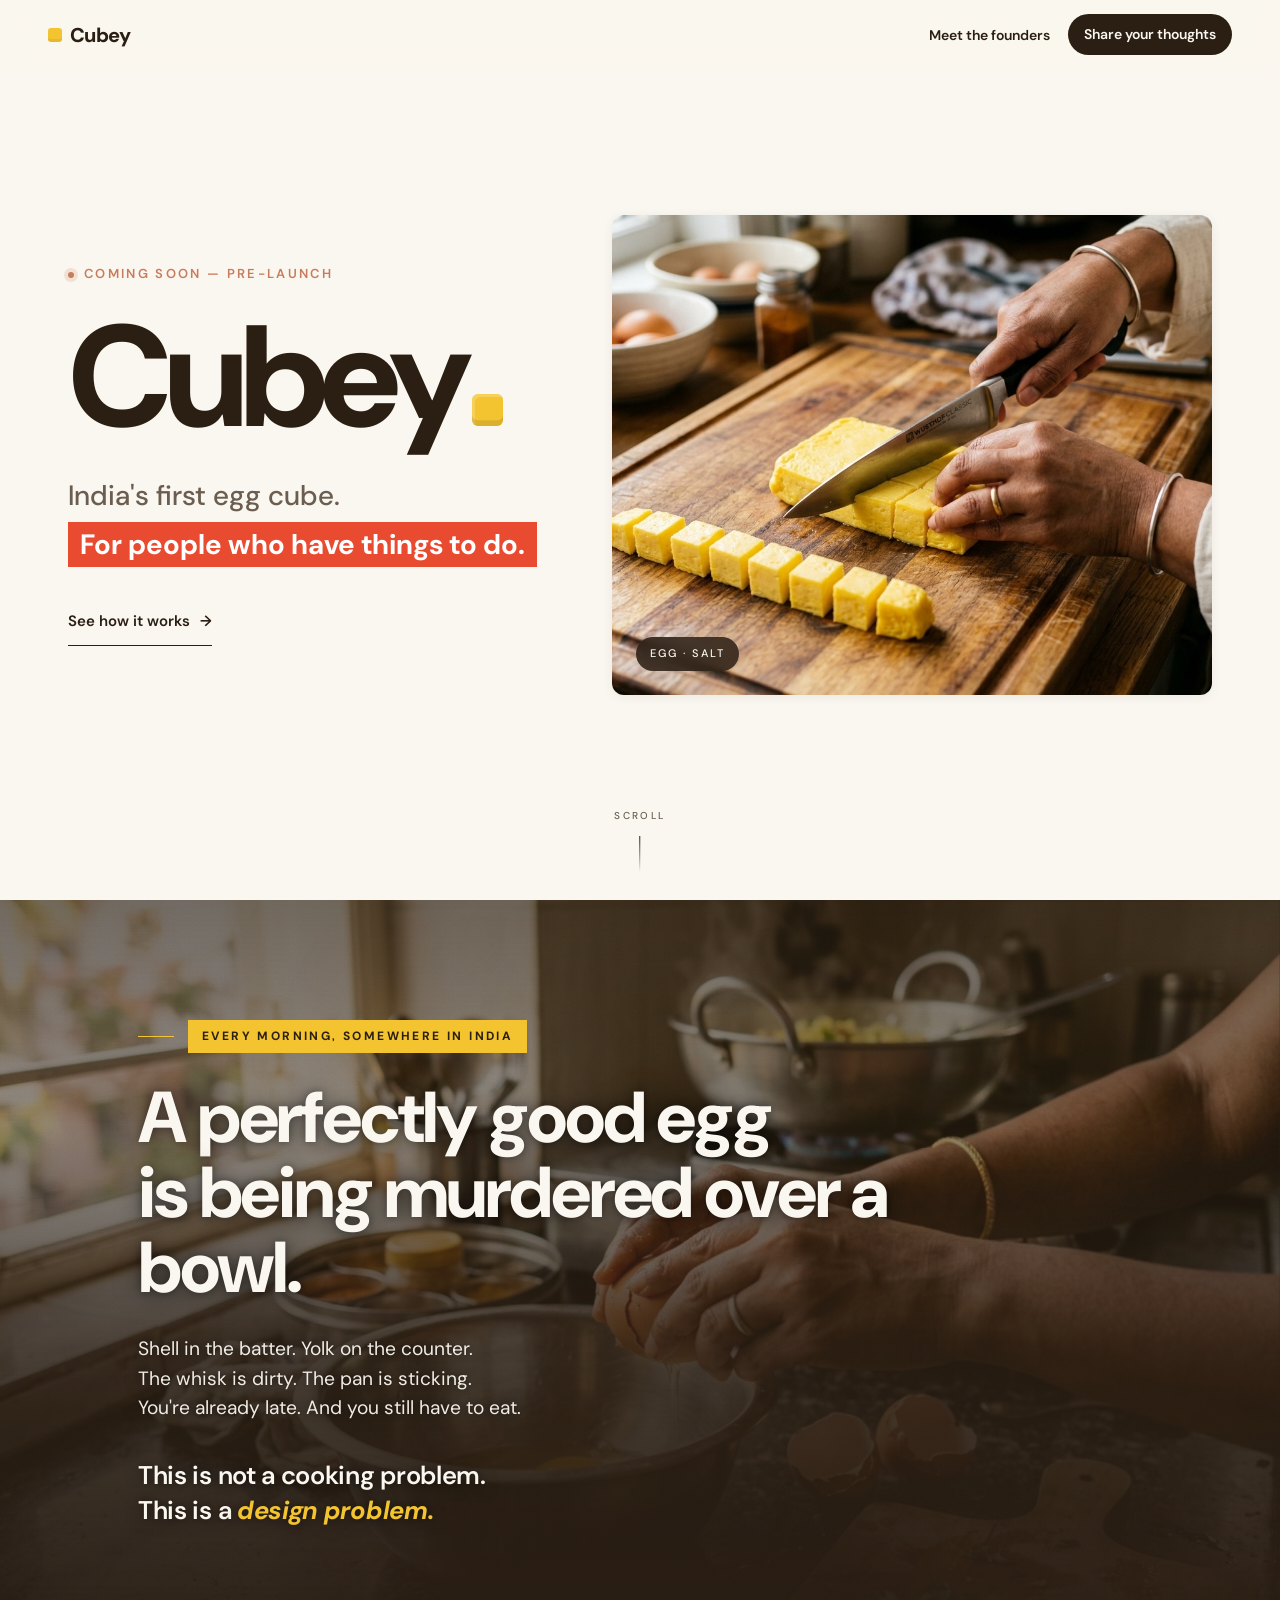
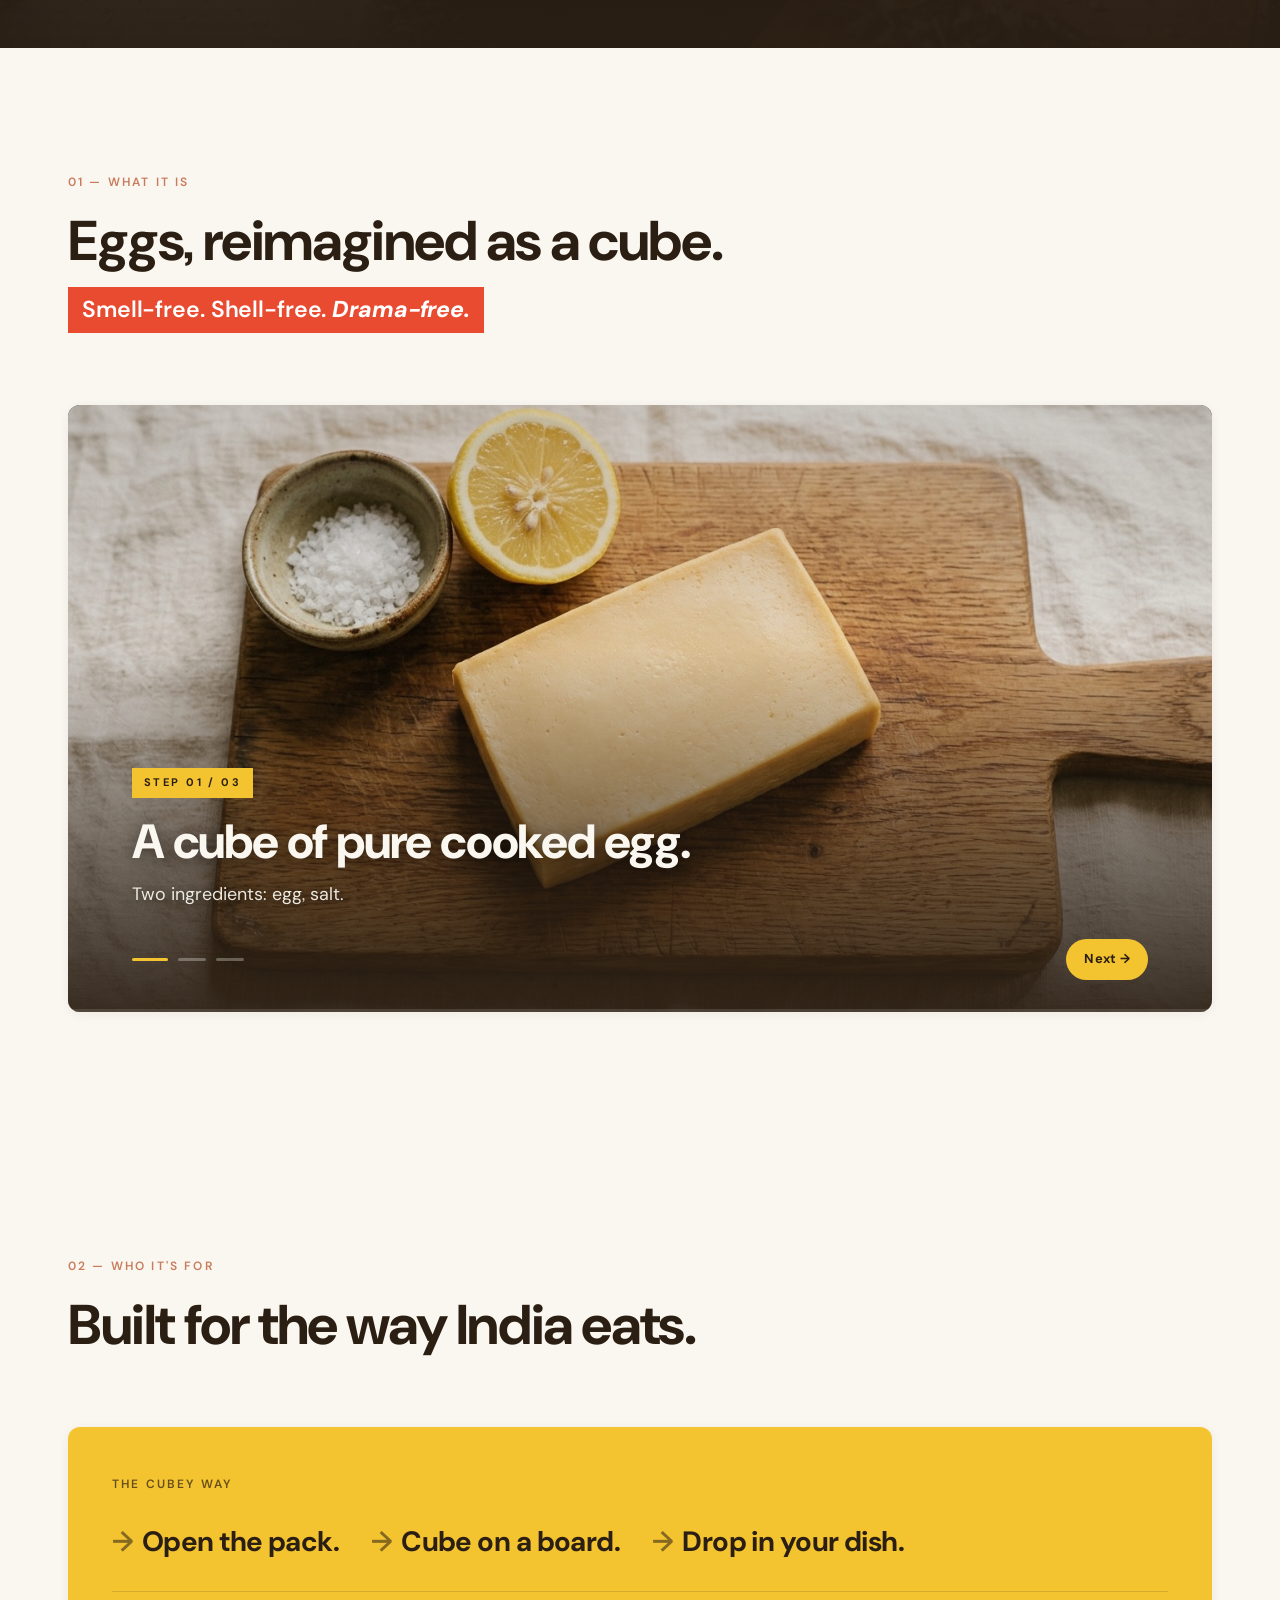
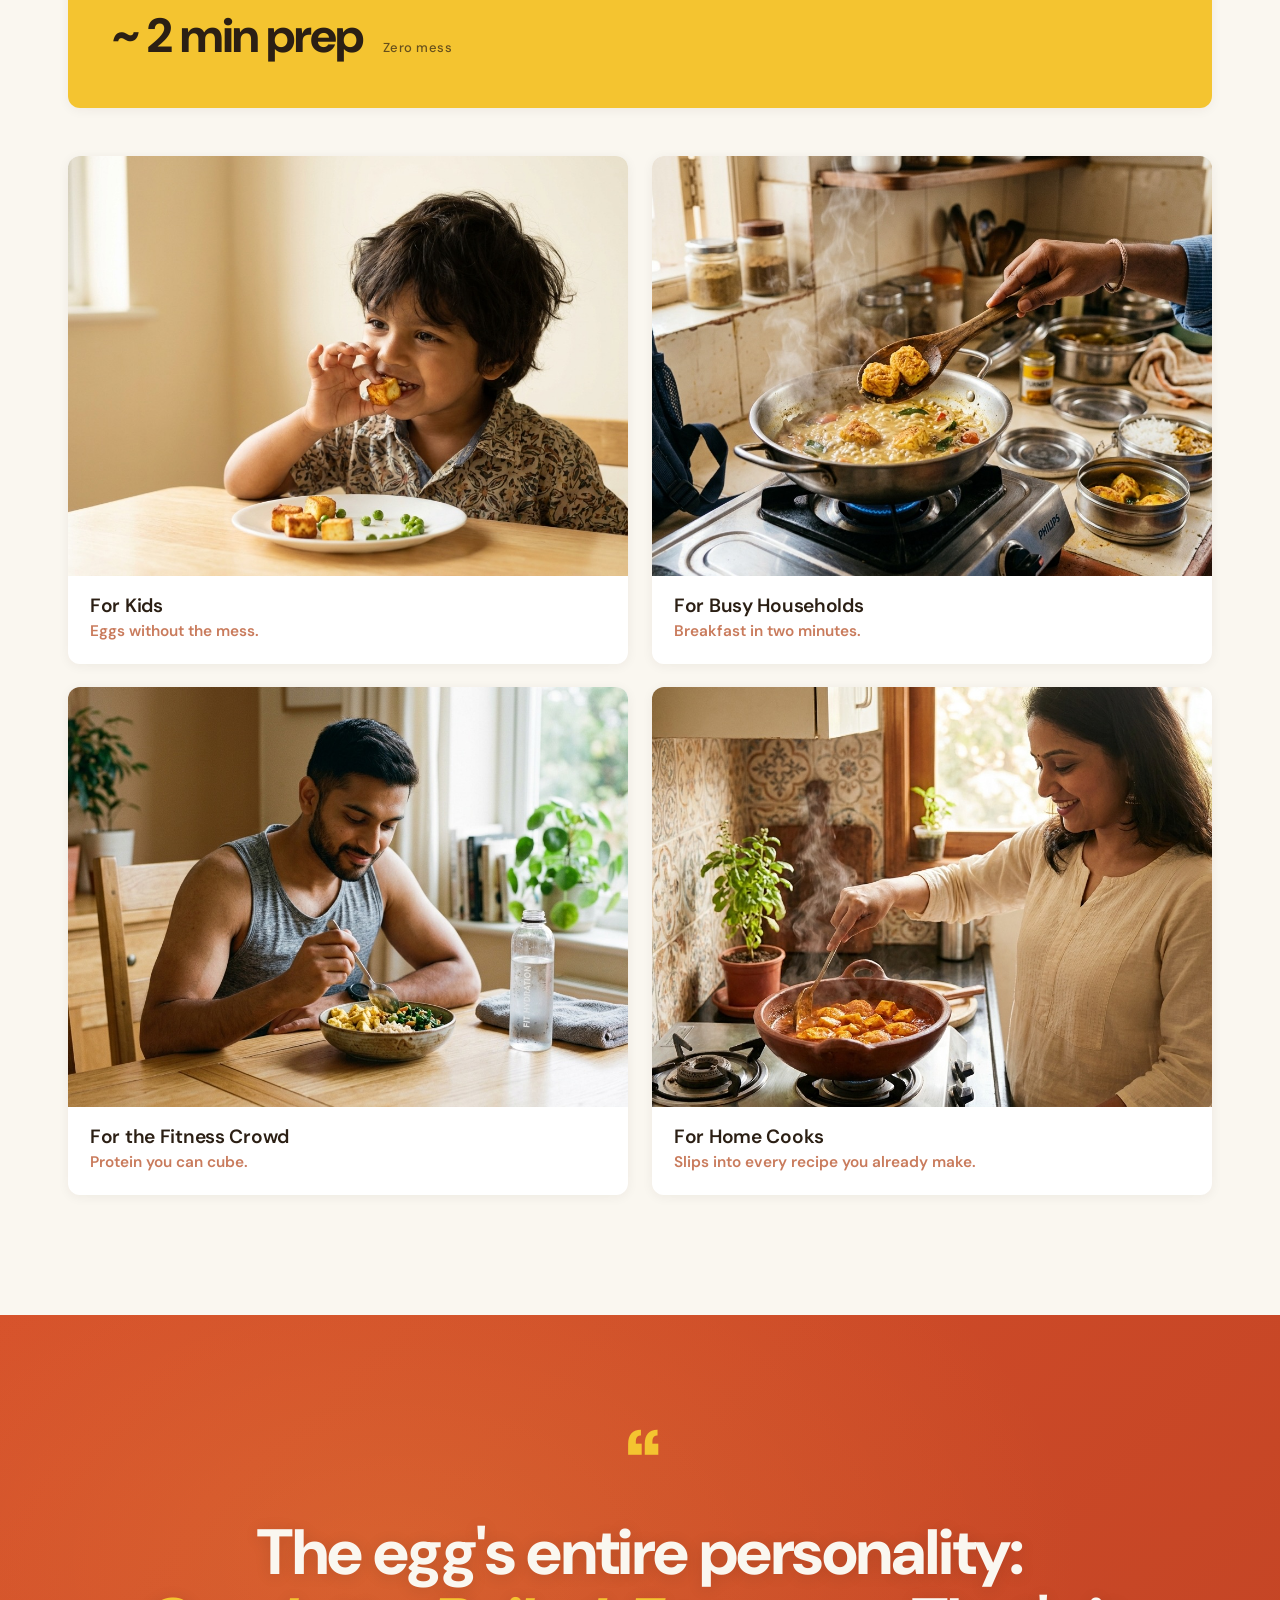
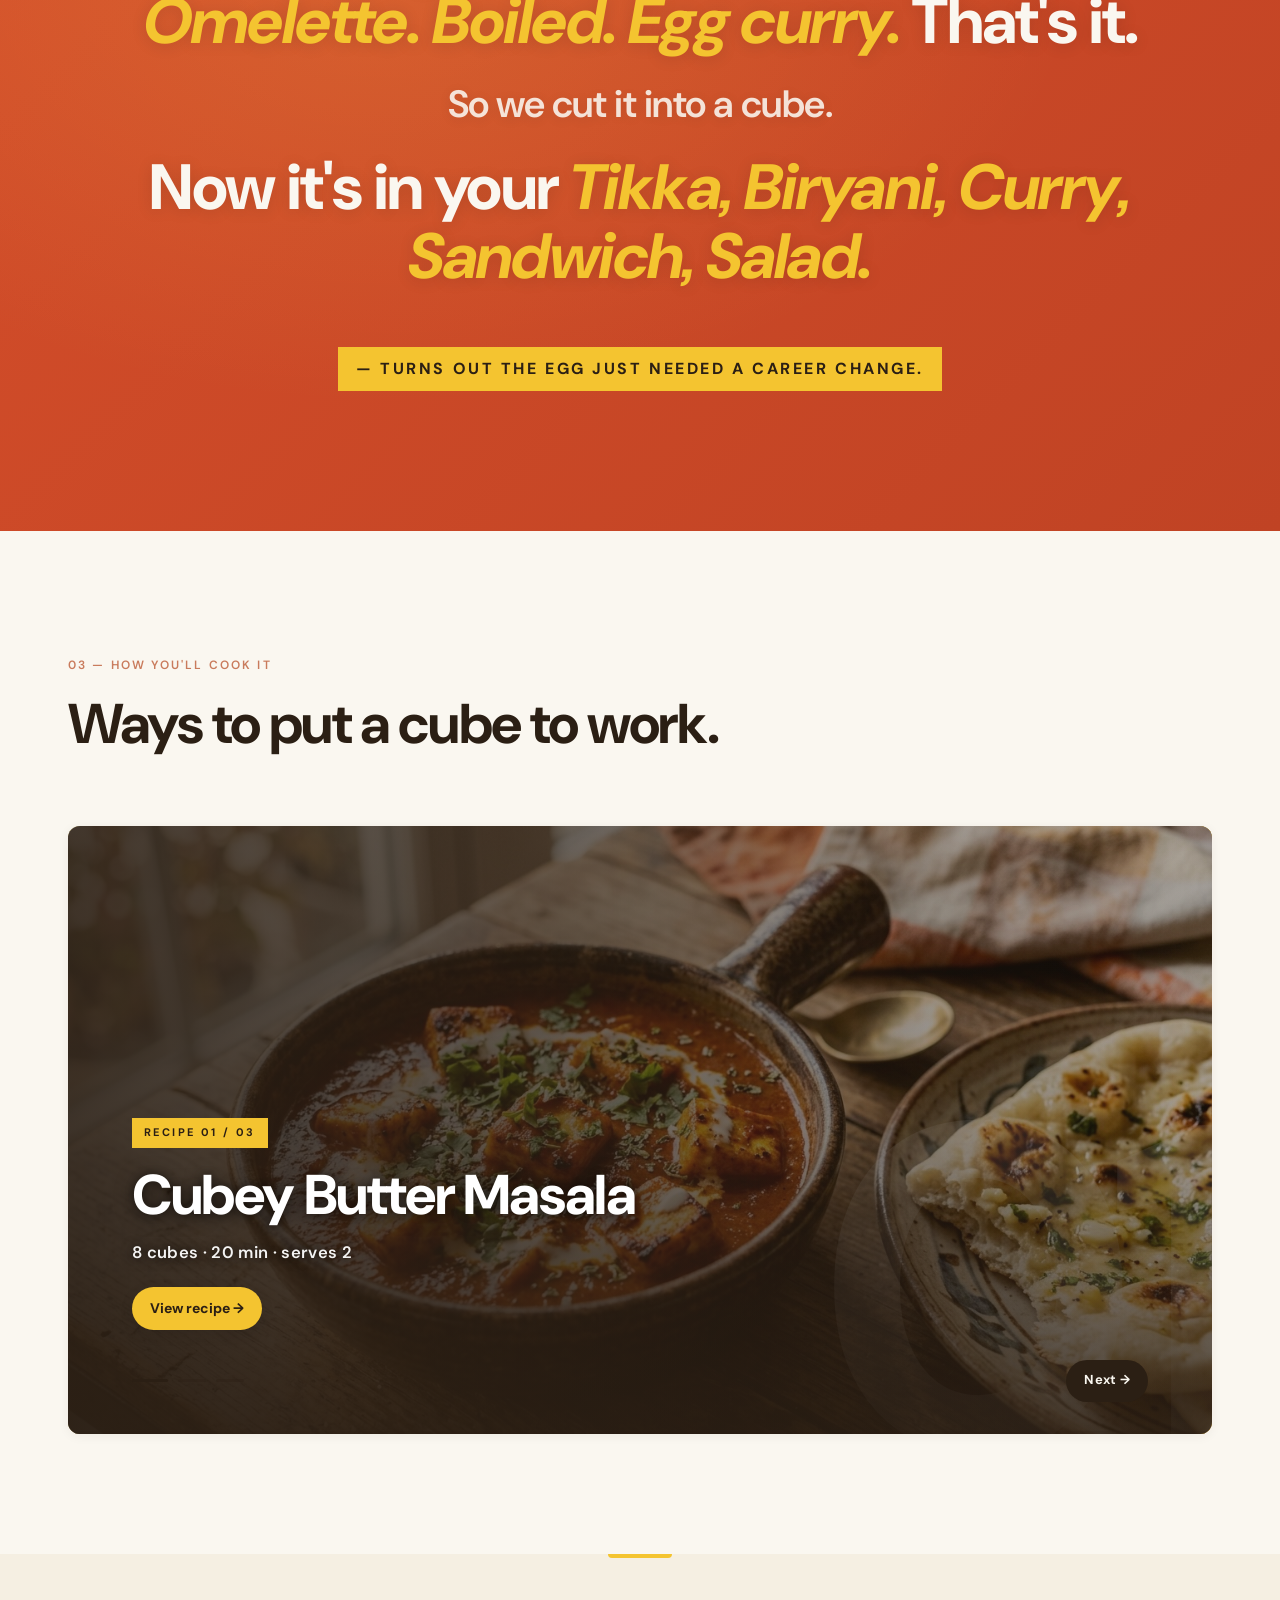
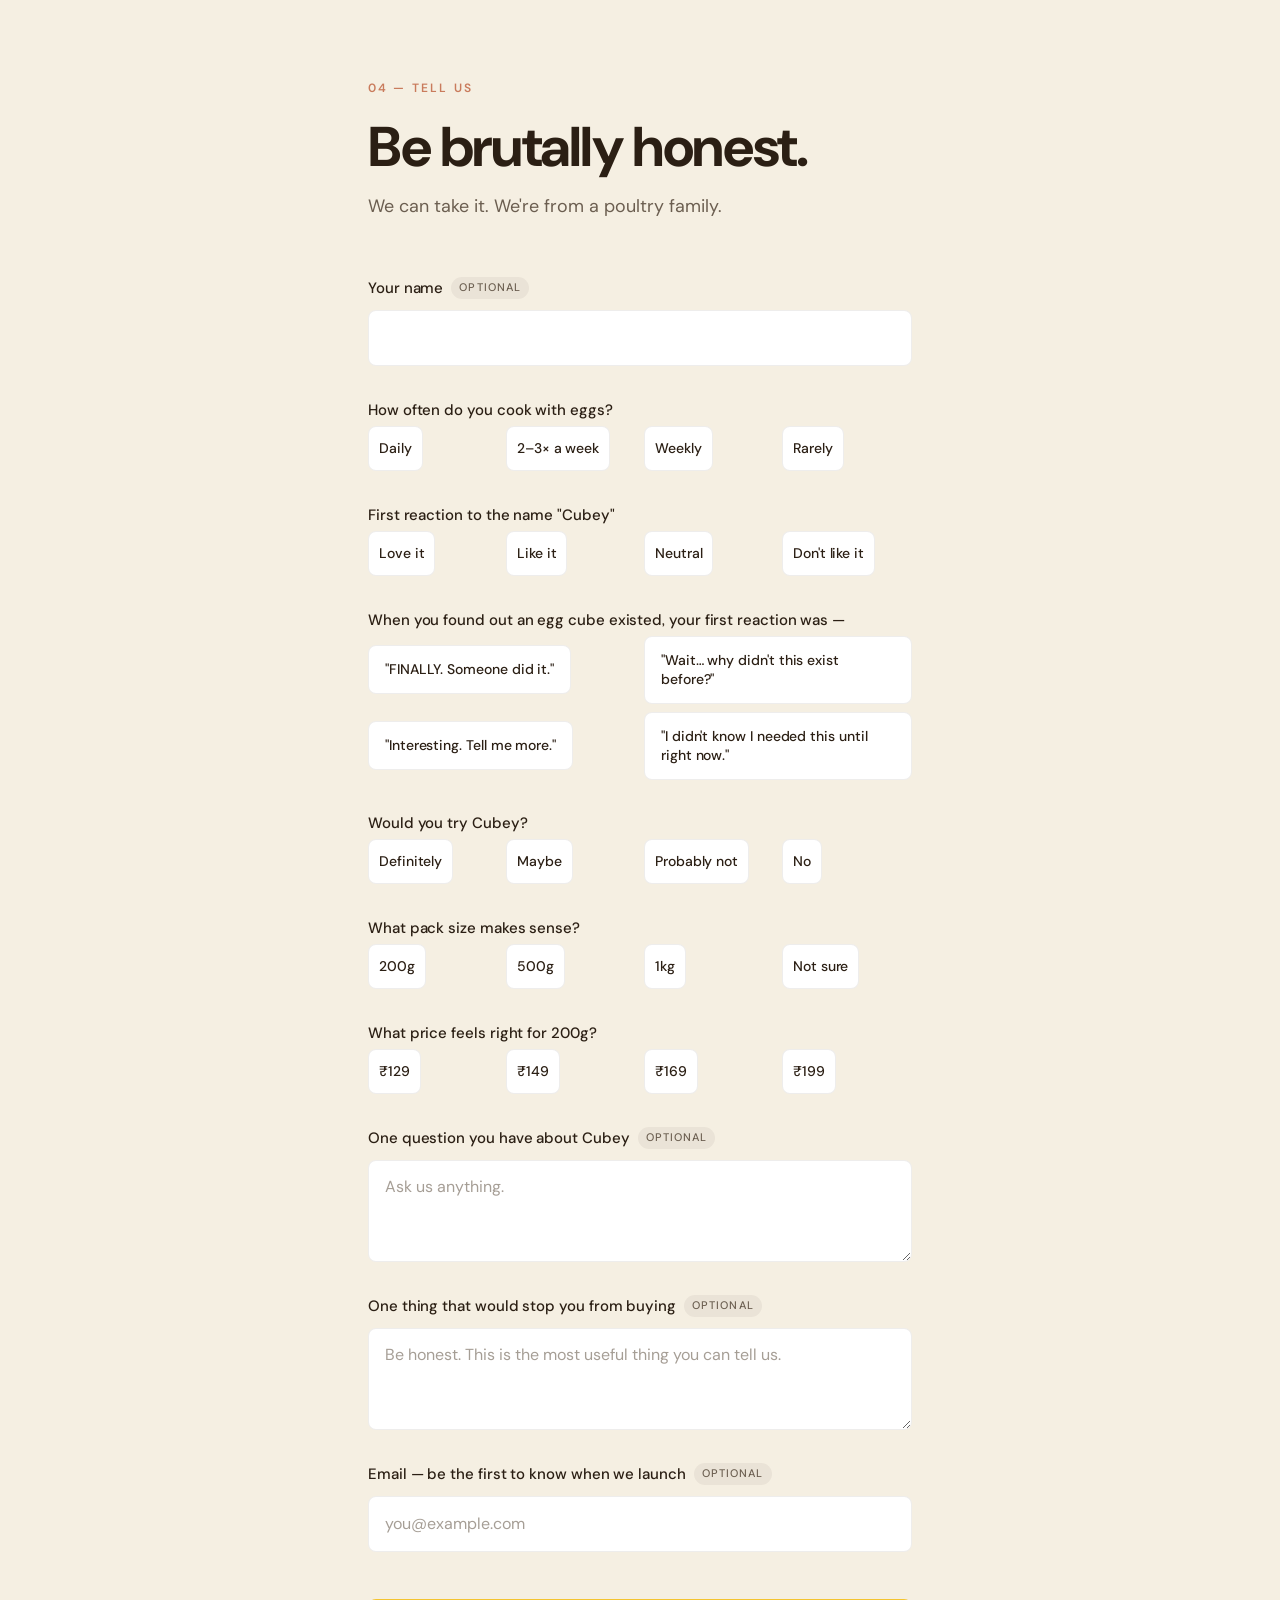
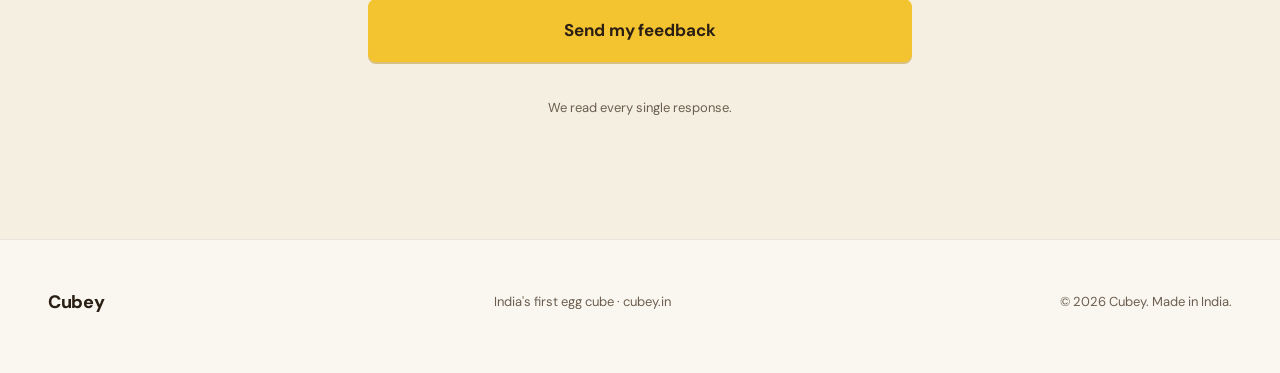
==== index.html @ 93090cdf "Recipes: swap Fried Rice → Cubey Tikka in slide 02 Carousel slide 02 now points to a new /recipes/ti" ====
<!DOCTYPE html>
<html lang="en">
<head>
  <meta charset="UTF-8">
  <meta name="viewport" content="width=device-width, initial-scale=1, viewport-fit=cover">

  <title>Cubey — India's first egg cube. For people who have things to do.</title>
  <meta name="description" content="Cubey is India's first egg cube. Two ingredients — egg, salt. Cubes like paneer, absorbs curry, cooks in two minutes. No cracking, no whisking, no mess.">
  <meta name="theme-color" content="#F4C430">
  <meta name="author" content="Cubey">
  <link rel="canonical" href="https://cubey.in/">

  <meta property="og:title" content="Cubey — India's first egg cube">
  <meta property="og:description" content="For people who have things to do. Same eggs you love, none of the friction.">
  <meta property="og:url" content="https://cubey.in/">
  <meta property="og:type" content="website">
  <meta property="og:site_name" content="Cubey">
  <meta property="og:locale" content="en_IN">

  <meta name="twitter:card" content="summary_large_image">
  <meta name="twitter:title" content="Cubey — India's first egg cube">
  <meta name="twitter:description" content="For people who have things to do. Same eggs you love, none of the friction.">

  <link rel="icon" type="image/svg+xml" href="data:image/svg+xml,%3Csvg xmlns='http://www.w3.org/2000/svg' viewBox='0 0 32 32'%3E%3Crect x='6' y='6' width='20' height='20' rx='4' fill='%23F4C430'/%3E%3C/svg%3E">

  <link rel="preconnect" href="https://fonts.googleapis.com">
  <link rel="preconnect" href="https://fonts.gstatic.com" crossorigin>
  <link href="https://fonts.googleapis.com/css2?family=DM+Sans:opsz,wght@9..40,400;9..40,500;9..40,600;9..40,700;9..40,800&display=swap" rel="stylesheet">

  <link rel="stylesheet" href="styles.css">

  <script type="application/ld+json">
  {
    "@context": "https://schema.org",
    "@type": "Organization",
    "name": "Cubey",
    "url": "https://cubey.in",
    "description": "India's first egg cube. A two-ingredient cooked egg product that cubes like paneer.",
    "founder": [
      { "@type": "Person", "name": "Sindhu" },
      { "@type": "Person", "name": "Mounika" }
    ],
    "areaServed": "IN"
  }
  </script>
</head>

<body>
  <header class="site-header" data-header>
    <a href="#hero" class="brand" aria-label="Cubey home">Cubey</a>
    <nav class="header-nav" aria-label="Primary">
      <a href="founders.html" class="header-link"><span class="header-link-long">Meet the founders</span><span class="header-link-short">Founders</span></a>
      <a href="#form" class="header-cta">Share your thoughts</a>
    </nav>
  </header>

  <main>

    <!-- 1. Hero ====================================================== -->
    <section class="hero" id="hero">
      <div class="hero-grid">
        <div class="hero-content">
          <span class="eyebrow">Coming soon — pre-launch</span>
          <h1>Cubey<span class="wordmark-cube" aria-hidden="true"></span></h1>
          <p class="tagline">India's first egg cube.<br><em>For people who have things to do.</em></p>
          <a href="#what" class="hero-link">See how it works <span aria-hidden="true">→</span></a>
        </div>

        <figure class="hero-visual" aria-label="Hands preparing Cubey cubes on a wooden cutting board">
          <img
            src="images/hero.jpg"
            alt="Hands preparing golden Cubey cubes on a wooden cutting board, with brown eggs and warm spices in the background."
            width="1376"
            height="768"
            loading="eager"
            fetchpriority="high">
          <div class="hero-tag" aria-hidden="true">egg · salt</div>
        </figure>
      </div>

      <a class="scroll-cue" href="#what" aria-label="Scroll to learn more">
        <span class="scroll-cue-text">scroll</span>
        <span class="scroll-cue-line"></span>
      </a>
    </section>

    <!-- 1.5 The everyday (cinematic prologue) ====================== -->
    <section class="prologue" id="prologue" aria-labelledby="prologue-lead">
      <div class="prologue-bg" aria-hidden="true">
        <img src="images/why-cracking.jpg" alt="" width="1376" height="768" loading="eager">
      </div>
      <div class="prologue-overlay" aria-hidden="true"></div>
      <div class="prologue-grain" aria-hidden="true"></div>

      <div class="prologue-content">
        <span class="prologue-eyebrow"><span class="prologue-eyebrow-text">Every morning, somewhere in India</span></span>

        <p class="prologue-lead" id="prologue-lead">
          A perfectly good egg<br>
          is being murdered over a bowl.
        </p>

        <p class="prologue-body">
          Shell in the batter. Yolk on the counter.<br>
          The whisk is dirty. The pan is sticking.<br>
          You're already late. And you still have to eat.
        </p>

        <p class="prologue-pivot">
          This is not a cooking problem.<br>
          This is a <em>design problem.</em>
        </p>
      </div>
    </section>

    <!-- 2. What is Cubey ============================================ -->
    <section class="what" id="what">
      <div class="container">
        <header class="section-head">
          <span class="section-label">01 — What it is</span>
          <h2>Eggs, reimagined as a cube.</h2>
          <p class="what-subhead">Smell-free. Shell-free. <em>Drama-free.</em></p>
        </header>

        <div class="what-slideshow" data-slideshow data-autoplay="3800" role="region" aria-roledescription="carousel" aria-label="How Cubey works">
          <div class="what-slide is-active" data-slide-index="0" aria-roledescription="slide" aria-label="Step 1 of 3">
            <img class="what-slide-bg" src="images/what-1-block.jpg" alt="A golden cube of cooked Cubey egg on a worn wooden cutting board with a small bowl of flaky sea salt beside it." width="1376" height="768" loading="eager">
            <div class="what-slide-overlay" aria-hidden="true"></div>
            <div class="what-slide-content">
              <span class="what-slide-step">Step&nbsp;01&nbsp;/&nbsp;03</span>
              <h3 class="what-slide-title">A cube of pure cooked egg.</h3>
              <p class="what-slide-sub">Two ingredients: egg, salt.</p>
            </div>
          </div>

          <div class="what-slide" data-slide-index="1" aria-roledescription="slide" aria-label="Step 2 of 3" aria-hidden="true">
            <img class="what-slide-bg" src="images/what-2-cubing.jpg" alt="Macro close-up of a chef's knife slicing through a golden Cubey on a wooden board, with three uniform cubes already cut." width="1376" height="768" loading="lazy">
            <div class="what-slide-overlay" aria-hidden="true"></div>
            <div class="what-slide-content">
              <span class="what-slide-step">Step&nbsp;02&nbsp;/&nbsp;03</span>
              <h3 class="what-slide-title">Cube it any size, any shape.</h3>
              <p class="what-slide-sub">1cm cubes for curry, slabs for sandwiches.</p>
            </div>
          </div>

          <div class="what-slide" data-slide-index="2" aria-roledescription="slide" aria-label="Step 3 of 3" aria-hidden="true">
            <img class="what-slide-bg" src="images/what-3-plate.jpg" alt="A white ceramic plate with rice, Cubey cubes, dal, and a wedge of lemon, top-down." width="1376" height="768" loading="lazy">
            <div class="what-slide-overlay" aria-hidden="true"></div>
            <div class="what-slide-content">
              <span class="what-slide-step">Step&nbsp;03&nbsp;/&nbsp;03</span>
              <h3 class="what-slide-title">Cook it the way you cook paneer.</h3>
              <p class="what-slide-sub">Holds its cube. Soaks the curry.</p>
            </div>
          </div>

          <div class="what-slide-progress" data-slide-progress aria-hidden="true">
            <div class="what-slide-progress-bar"></div>
          </div>

          <div class="what-slide-controls">
            <div class="what-slide-dots" role="tablist" aria-label="Choose a step">
              <button class="what-slide-dot is-active" data-slide-go="0" aria-label="Go to step 1" aria-selected="true" type="button"></button>
              <button class="what-slide-dot" data-slide-go="1" aria-label="Go to step 2" aria-selected="false" type="button"></button>
              <button class="what-slide-dot" data-slide-go="2" aria-label="Go to step 3" aria-selected="false" type="button"></button>
            </div>
            <button class="what-slide-next" data-slide-next aria-label="Next step" type="button">
              <span aria-hidden="true">Next&nbsp;<span class="what-slide-next-arrow">→</span></span>
            </button>
          </div>
        </div>

      </div>
    </section>

    <!-- 3. Who Cubey is for ========================================== -->
    <section class="who" id="who">
      <div class="container">
        <header class="section-head">
          <span class="section-label">02 — Who it's for</span>
          <h2>Built for the way India eats.</h2>
        </header>

        <!-- "The Cubey way" anchor — applies to every persona below -->
        <div class="cubey-way">
          <span class="cubey-way-tag">The Cubey way</span>
          <ol class="cubey-way-list">
            <li>Open the pack.</li>
            <li>Cube on a board.</li>
            <li>Drop in your dish.</li>
          </ol>
          <div class="cubey-way-stats">
            <span class="cubey-way-time">~ 2 min prep</span>
            <span class="cubey-way-extra">Zero mess</span>
          </div>
        </div>

        <div class="persona-grid">

          <article class="persona-card">
            <img class="persona-image" src="images/persona-kids.jpg" alt="A small Indian child at a dining table, smiling as they pick up a Cubey cube with their fingers." width="1376" height="768" loading="lazy">
            <div class="persona-body">
              <h3>For Kids</h3>
              <p class="persona-tag">Eggs without the mess.</p>
            </div>
          </article>

          <article class="persona-card">
            <img class="persona-image" src="images/persona-busy.jpg" alt="A hand using a wooden spoon to lift Cubey cubes from a pan of curry, with stainless steel tiffin boxes packed beside the stove." width="1376" height="768" loading="lazy">
            <div class="persona-body">
              <h3>For Busy Households</h3>
              <p class="persona-tag">Breakfast in two minutes.</p>
            </div>
          </article>

          <article class="persona-card">
            <img class="persona-image" src="images/persona-fitness.jpg" alt="A young Indian man in a grey workout tank eating Cubey cubes from a bowl at a sunlit dining table." width="1376" height="768" loading="lazy">
            <div class="persona-body">
              <h3>For the Fitness Crowd</h3>
              <p class="persona-tag">Protein you can cube.</p>
            </div>
          </article>

          <article class="persona-card">
            <img class="persona-image" src="images/persona-cooks.jpg" alt="An Indian woman in a cream kurta smiling as she stirs Cubey cubes into a clay pot of red egg curry on her home stove." width="1376" height="768" loading="lazy">
            <div class="persona-body">
              <h3>For Home Cooks</h3>
              <p class="persona-tag">Slips into every recipe you already make.</p>
            </div>
          </article>

        </div>
      </div>
    </section>

    <!-- 4.5 The egg's career change (sets up the recipes) =========== -->
    <section class="insight" id="insight" aria-labelledby="insight-headline">
      <div class="container insight-inner">
        <span class="insight-mark" aria-hidden="true">&ldquo;</span>

        <div class="insight-story" id="insight-headline">
          <p class="insight-line">The egg's entire personality: <em>Omelette. Boiled. Egg curry.</em> That's it.</p>
          <p class="insight-line insight-line--pivot">So we cut it into a cube.</p>
          <p class="insight-line">Now it's in your <em>Tikka, Biryani, Curry, Sandwich, Salad.</em></p>
        </div>

        <p class="insight-caption">— Turns out the egg just needed a career change.</p>
      </div>
    </section>

    <!-- 5. Recipes =================================================== -->
    <section class="recipes" id="recipes">
      <div class="container">
        <header class="section-head">
          <span class="section-label">03 — How you'll cook it</span>
          <h2>Ways to put a cube to work.</h2>
        </header>

        <div class="recipe-slideshow" data-slideshow data-autoplay="4500" role="region" aria-roledescription="carousel" aria-label="Recipe ideas">

          <div class="recipe-slide recipe-slide--photo is-active" data-slide-index="0" aria-roledescription="slide" aria-label="Recipe 1 of 3">
            <a class="recipe-slide-link" href="recipes/butter-masala.html" aria-label="Open Cubey Butter Masala recipe">
              <img class="recipe-slide-bg" src="images/recipe-butter-masala.jpg" alt="" width="1376" height="768" loading="lazy">
              <span class="recipe-slide-num" aria-hidden="true">01</span>
              <div class="recipe-slide-overlay" aria-hidden="true"></div>
              <div class="recipe-slide-content">
                <span class="recipe-slide-step">Recipe&nbsp;01&nbsp;/&nbsp;03</span>
                <h3 class="recipe-slide-title">Cubey Butter Masala</h3>
                <p class="recipe-slide-meta">8 cubes · 20 min · serves 2</p>
                <span class="recipe-slide-cta">View recipe&nbsp;→</span>
              </div>
            </a>
          </div>

          <div class="recipe-slide" data-slide-index="1" aria-roledescription="slide" aria-label="Recipe 2 of 3" aria-hidden="true">
            <a class="recipe-slide-link" href="recipes/tikka.html" aria-label="Open Cubey Tikka recipe">
              <span class="recipe-slide-num" aria-hidden="true">02</span>
              <div class="recipe-slide-overlay" aria-hidden="true"></div>
              <div class="recipe-slide-content">
                <span class="recipe-slide-step">Recipe&nbsp;02&nbsp;/&nbsp;03</span>
                <h3 class="recipe-slide-title">Cubey Tikka</h3>
                <p class="recipe-slide-meta">8 cubes · 15 min · serves 2</p>
                <span class="recipe-slide-cta">View recipe&nbsp;→</span>
              </div>
            </a>
          </div>

          <div class="recipe-slide recipe-slide--photo" data-slide-index="2" aria-roledescription="slide" aria-label="Recipe 3 of 3" aria-hidden="true">
            <a class="recipe-slide-link" href="recipes/salad.html" aria-label="Open Cubey Salad Bowl recipe">
              <img class="recipe-slide-bg" src="images/recipe-salad.jpg" alt="" width="1376" height="768" loading="lazy">
              <span class="recipe-slide-num" aria-hidden="true">03</span>
              <div class="recipe-slide-overlay" aria-hidden="true"></div>
              <div class="recipe-slide-content">
                <span class="recipe-slide-step">Recipe&nbsp;03&nbsp;/&nbsp;03</span>
                <h3 class="recipe-slide-title">Cubey Salad Bowl</h3>
                <p class="recipe-slide-meta">4 cubes · 3 min · serves 1</p>
                <span class="recipe-slide-cta">View recipe&nbsp;→</span>
              </div>
            </a>
          </div>

          <div class="recipe-slide-progress" data-slide-progress aria-hidden="true">
            <div class="recipe-slide-progress-bar"></div>
          </div>

          <div class="recipe-slide-controls">
            <div class="recipe-slide-dots" role="tablist" aria-label="Choose a recipe">
              <button class="recipe-slide-dot is-active" data-slide-go="0" aria-label="Recipe 1" aria-selected="true" type="button"></button>
              <button class="recipe-slide-dot" data-slide-go="1" aria-label="Recipe 2" aria-selected="false" type="button"></button>
              <button class="recipe-slide-dot" data-slide-go="2" aria-label="Recipe 3" aria-selected="false" type="button"></button>
            </div>
            <button class="recipe-slide-next" data-slide-next aria-label="Next recipe" type="button">
              <span aria-hidden="true">Next&nbsp;<span class="recipe-slide-next-arrow">→</span></span>
            </button>
          </div>

        </div>
      </div>
    </section>

    <!-- 6. Feedback form ============================================= -->
    <section class="feedback" id="form">
      <div class="feedback-container">
        <header class="feedback-header">
          <span class="section-label">04 — Tell us</span>
          <h2>Be brutally honest.</h2>
          <p class="feedback-sub">We can take it. We're from a poultry family.</p>
        </header>

        <form class="cubey-form" id="cubey-form" action="https://api.web3forms.com/submit" method="POST" novalidate>
          <input type="hidden" name="access_key" value="bbd20c0f-55df-425b-afd6-92da54d3ac82">
          <input type="hidden" name="subject" value="New Cubey feedback">
          <input type="hidden" name="from_name" value="Cubey feedback form">
          <input type="text" name="botcheck" tabindex="-1" autocomplete="off" aria-hidden="true" style="position:absolute;left:-9999px;width:1px;height:1px;opacity:0;">


          <div class="field">
            <label for="name">Your name <span class="meta">optional</span></label>
            <input type="text" id="name" name="name" autocomplete="name">
          </div>

          <fieldset class="field field--radio">
            <legend>How often do you cook with eggs?</legend>
            <div class="radio-group">
              <label class="radio-option"><input type="radio" name="frequency" value="Daily"><span>Daily</span></label>
              <label class="radio-option"><input type="radio" name="frequency" value="2–3× a week"><span>2–3× a week</span></label>
              <label class="radio-option"><input type="radio" name="frequency" value="Weekly"><span>Weekly</span></label>
              <label class="radio-option"><input type="radio" name="frequency" value="Rarely"><span>Rarely</span></label>
            </div>
          </fieldset>

          <fieldset class="field field--radio">
            <legend>First reaction to the name "Cubey"</legend>
            <div class="radio-group">
              <label class="radio-option"><input type="radio" name="name_reaction" value="Love it"><span>Love it</span></label>
              <label class="radio-option"><input type="radio" name="name_reaction" value="Like it"><span>Like it</span></label>
              <label class="radio-option"><input type="radio" name="name_reaction" value="Neutral"><span>Neutral</span></label>
              <label class="radio-option"><input type="radio" name="name_reaction" value="Don't like it"><span>Don't like it</span></label>
            </div>
          </fieldset>

          <fieldset class="field field--radio">
            <legend>When you found out an egg cube existed, your first reaction was&nbsp;—</legend>
            <div class="radio-group radio-group--stacked">
              <label class="radio-option"><input type="radio" name="existence_reaction" value="FINALLY. Someone did it."><span>"FINALLY. Someone did it."</span></label>
              <label class="radio-option"><input type="radio" name="existence_reaction" value="Wait… why didn't this exist before?"><span>"Wait… why didn't this exist before?"</span></label>
              <label class="radio-option"><input type="radio" name="existence_reaction" value="Interesting. Tell me more."><span>"Interesting. Tell me more."</span></label>
              <label class="radio-option"><input type="radio" name="existence_reaction" value="I didn't know I needed this until right now."><span>"I didn't know I needed this until right now."</span></label>
            </div>
          </fieldset>

          <fieldset class="field field--radio">
            <legend>Would you try Cubey?</legend>
            <div class="radio-group">
              <label class="radio-option"><input type="radio" name="try" value="Definitely"><span>Definitely</span></label>
              <label class="radio-option"><input type="radio" name="try" value="Maybe"><span>Maybe</span></label>
              <label class="radio-option"><input type="radio" name="try" value="Probably not"><span>Probably not</span></label>
              <label class="radio-option"><input type="radio" name="try" value="No"><span>No</span></label>
            </div>
          </fieldset>

          <fieldset class="field field--radio">
            <legend>What pack size makes sense?</legend>
            <div class="radio-group">
              <label class="radio-option"><input type="radio" name="pack_size" value="200g"><span>200g</span></label>
              <label class="radio-option"><input type="radio" name="pack_size" value="500g"><span>500g</span></label>
              <label class="radio-option"><input type="radio" name="pack_size" value="1kg"><span>1kg</span></label>
              <label class="radio-option"><input type="radio" name="pack_size" value="Not sure"><span>Not sure</span></label>
            </div>
          </fieldset>

          <fieldset class="field field--radio">
            <legend>What price feels right for 200g?</legend>
            <div class="radio-group">
              <label class="radio-option"><input type="radio" name="price" value="₹129"><span>₹129</span></label>
              <label class="radio-option"><input type="radio" name="price" value="₹149"><span>₹149</span></label>
              <label class="radio-option"><input type="radio" name="price" value="₹169"><span>₹169</span></label>
              <label class="radio-option"><input type="radio" name="price" value="₹199"><span>₹199</span></label>
            </div>
          </fieldset>

          <div class="field">
            <label for="question">One question you have about Cubey <span class="meta">optional</span></label>
            <textarea id="question" name="question" rows="3" placeholder="Ask us anything."></textarea>
          </div>

          <div class="field">
            <label for="blocker">One thing that would stop you from buying <span class="meta">optional</span></label>
            <textarea id="blocker" name="blocker" rows="3" placeholder="Be honest. This is the most useful thing you can tell us."></textarea>
          </div>

          <div class="field">
            <label for="email">Email — be the first to know when we launch <span class="meta">optional</span></label>
            <input type="email" id="email" name="email" autocomplete="email" placeholder="you@example.com">
          </div>

          <button type="submit" class="submit-btn">Send my feedback</button>

          <p class="form-fine">We read every single response.</p>
        </form>

        <div class="thank-you" hidden>
          <div class="thank-you-mark" aria-hidden="true"></div>
          <h3>Thank you.</h3>
          <p>We read every response — yours just helped Cubey become a little better.</p>
        </div>
      </div>
    </section>

  </main>

  <footer class="site-footer">
    <div class="footer-row">
      <span class="footer-brand">Cubey</span>
      <span class="footer-meta">India's first egg cube · cubey.in</span>
      <span class="footer-copy">© <span id="year"></span> Cubey. Made in India.</span>
    </div>
  </footer>

  <a class="float-cta" href="#form" aria-label="Share your thoughts">
    <span>Share your thoughts</span>
    <span class="float-arrow" aria-hidden="true">↓</span>
  </a>

  <script src="script.js"></script>
</body>
</html>
---- styles.css ----
/* =============================================================
   Cubey — Landing page styles
   Single typeface (DM Sans), cream + yolk palette
   ============================================================= */

/* ---------- Design tokens ---------- */
:root {
  --bg: #FAF7F0;
  --bg-soft: #F5EFE2;
  --bg-deeper: #EFE5D2;
  --text: #2B1F14;
  --text-muted: #6B5E50;
  --yolk: #F4C430;
  --yolk-dark: #E0B41C;
  --yolk-deep: #B68A0B;
  --terracotta: #C97B5C;
  --sage: #9DAE8B;
  --border: rgba(43, 31, 20, 0.08);
  --border-strong: rgba(43, 31, 20, 0.18);

  --shadow-card: 0 2px 12px rgba(43, 31, 20, 0.06);
  --shadow-card-hover: 0 12px 28px rgba(43, 31, 20, 0.10);
  --shadow-cube: 0 30px 60px -12px rgba(228, 176, 12, 0.35), 0 18px 40px -16px rgba(43, 31, 20, 0.20);

  --radius-card: 12px;
  --radius-input: 8px;
  --radius-pill: 999px;

  --container-max: 1240px;
  --container-px: 24px;

  --ease: cubic-bezier(0.22, 1, 0.36, 1);
  --t: 220ms var(--ease);
}

@media (min-width: 1024px) {
  :root { --container-px: 48px; }
}

/* ---------- Reset ---------- */
*, *::before, *::after { box-sizing: border-box; }
* { margin: 0; padding: 0; }

html {
  scroll-behavior: smooth;
  -webkit-text-size-adjust: 100%;
  scroll-padding-top: 80px;
}

body {
  font-family: 'DM Sans', system-ui, -apple-system, 'Helvetica Neue', sans-serif;
  background: var(--bg);
  color: var(--text);
  font-size: 16px;
  line-height: 1.6;
  font-feature-settings: 'ss01' on, 'cv11' on;
  -webkit-font-smoothing: antialiased;
  -moz-osx-font-smoothing: grayscale;
  text-rendering: optimizeLegibility;
  overflow-x: hidden;
}

img, svg { max-width: 100%; display: block; }
button { font: inherit; cursor: pointer; border: 0; background: none; color: inherit; }
input, textarea, select { font: inherit; color: inherit; }
a { color: inherit; text-decoration: none; }
em { font-style: italic; }

::selection { background: var(--yolk); color: var(--text); }

/* ---------- Typography ---------- */
h1 {
  font-weight: 800;
  font-size: clamp(64px, 14vw, 144px);
  line-height: 0.9;
  letter-spacing: -0.05em;
}
h2 {
  font-weight: 700;
  font-size: clamp(30px, 5.2vw, 56px);
  line-height: 1.05;
  letter-spacing: -0.025em;
}
h3 {
  font-weight: 600;
  font-size: clamp(20px, 2vw, 24px);
  line-height: 1.2;
  letter-spacing: -0.01em;
}
p { font-size: clamp(16px, 1.1vw, 18px); }

/* ---------- Layout primitives ---------- */
.container {
  max-width: var(--container-max);
  margin: 0 auto;
  padding: 0 var(--container-px);
}

main > section {
  padding: 48px 0;
  position: relative;
}
@media (min-width: 768px) {
  main > section { padding: 80px 0; }
}
@media (min-width: 1024px) {
  main > section { padding: 120px 0; }
}

.section-head {
  margin-bottom: clamp(28px, 6vw, 72px);
  max-width: 720px;
}

.section-label {
  display: inline-block;
  font-size: 12px;
  font-weight: 600;
  letter-spacing: 0.18em;
  text-transform: uppercase;
  color: var(--terracotta);
  margin-bottom: 20px;
}

/* ---------- Header ---------- */
.site-header {
  position: fixed;
  top: 0;
  left: 0;
  right: 0;
  z-index: 100;
  display: flex;
  justify-content: space-between;
  align-items: center;
  padding: 14px var(--container-px);
  background: rgba(250, 247, 240, 0.7);
  backdrop-filter: saturate(180%) blur(14px);
  -webkit-backdrop-filter: saturate(180%) blur(14px);
  border-bottom: 1px solid transparent;
  transition: border-color var(--t), background var(--t);
}
.site-header.scrolled {
  border-bottom-color: var(--border);
  background: rgba(250, 247, 240, 0.92);
}
.brand {
  font-weight: 800;
  font-size: 20px;
  letter-spacing: -0.03em;
  display: flex;
  align-items: center;
  gap: 8px;
}
.brand::before {
  content: '';
  width: 14px;
  height: 14px;
  border-radius: 3px;
  background: var(--yolk);
  box-shadow: inset 0 -3px 0 rgba(0,0,0,0.06);
}
.header-nav {
  display: inline-flex;
  align-items: center;
  gap: 14px;
}
.header-link {
  font-size: 14px;
  font-weight: 600;
  color: var(--text);
  padding: 6px 4px;
  position: relative;
  transition: color var(--t);
}
.header-link::after {
  content: '';
  position: absolute;
  left: 4px;
  right: 4px;
  bottom: 2px;
  height: 1px;
  background: var(--text);
  transform: scaleX(0);
  transform-origin: left;
  transition: transform var(--t);
}
.header-link:hover::after { transform: scaleX(1); }
.header-cta {
  font-size: 14px;
  font-weight: 600;
  padding: 9px 16px 10px;
  border-radius: var(--radius-pill);
  background: var(--text);
  color: var(--bg);
  transition: background var(--t), transform var(--t);
}
.header-cta:hover { background: var(--yolk-dark); color: var(--text); }
.header-cta:active { transform: scale(0.97); }
.header-link-short { display: none; }
@media (max-width: 720px) {
  .header-nav { gap: 8px; }
  .header-link { font-size: 13px; padding: 6px 2px; }
}
@media (max-width: 540px) {
  .header-cta { padding: 8px 12px; font-size: 12px; }
  .header-link { font-size: 12px; padding: 6px 2px; }
  .header-link-long { display: none; }
  .header-link-short { display: inline; }
}

/* =============================================================
   1. HERO
   ============================================================= */
.hero {
  min-height: 100vh;
  min-height: 100dvh;
  display: flex;
  flex-direction: column;
  justify-content: center;
  padding: 110px var(--container-px) 100px;
  max-width: var(--container-max);
  margin: 0 auto;
  position: relative;
}

.hero-grid {
  display: grid;
  grid-template-columns: 1fr;
  gap: 56px;
  align-items: center;
}
@media (min-width: 880px) {
  .hero-grid {
    grid-template-columns: 1fr 1.25fr;
    gap: 64px;
  }
}

.hero-content {
  display: flex;
  flex-direction: column;
  gap: 28px;
  position: relative;
}

.eyebrow {
  font-size: 13px;
  font-weight: 600;
  letter-spacing: 0.18em;
  text-transform: uppercase;
  color: var(--terracotta);
  display: inline-flex;
  align-items: center;
  gap: 10px;
}
.eyebrow::before {
  content: '';
  width: 6px;
  height: 6px;
  border-radius: 50%;
  background: var(--terracotta);
  box-shadow: 0 0 0 4px rgba(201, 123, 92, 0.18);
  animation: pulse-dot 2.4s ease-in-out infinite;
}
@keyframes pulse-dot {
  0%, 100% { box-shadow: 0 0 0 4px rgba(201,123,92,0.18); }
  50% { box-shadow: 0 0 0 8px rgba(201,123,92,0.04); }
}

.hero h1 {
  position: relative;
}
.wordmark-cube {
  display: inline-block;
  width: 0.22em;
  height: 0.22em;
  background: var(--yolk);
  border-radius: 0.04em;
  vertical-align: baseline;
  margin-left: 0.04em;
  box-shadow:
    inset 0 -0.04em 0 rgba(0, 0, 0, 0.10),
    inset 0.02em 0.02em 0 rgba(255, 255, 255, 0.20);
}

.tagline {
  font-size: clamp(20px, 2.4vw, 28px);
  font-weight: 500;
  color: var(--text-muted);
  line-height: 1.75;
  max-width: 520px;
}
.tagline em {
  font-style: normal;
  color: #FFFFFF;
  font-weight: 700;
  background: #E84B30;
  padding: 4px 12px;
  border-radius: 0;
  -webkit-box-decoration-break: clone;
  box-decoration-break: clone;
}

.hero-link {
  display: inline-flex;
  align-items: center;
  gap: 10px;
  font-size: 15px;
  font-weight: 600;
  color: var(--text);
  padding: 12px 0;
  border-bottom: 1px solid var(--text);
  width: max-content;
  transition: gap var(--t), border-color var(--t);
}
.hero-link:hover { gap: 16px; border-color: var(--yolk-dark); }

/* Hero visual — editorial photo */
.hero-visual {
  aspect-ratio: 16 / 10;
  border-radius: var(--radius-card);
  position: relative;
  overflow: hidden;
  box-shadow: var(--shadow-card);
  background: var(--bg-soft);
}
.hero-visual img {
  position: absolute;
  inset: 0;
  width: 100%;
  height: 100%;
  object-fit: cover;
  object-position: center;
  display: block;
  /* gentle entrance */
  animation: hero-img-in 1200ms var(--ease) both;
}
@media (min-width: 880px) {
  .hero-visual { aspect-ratio: 5 / 4; }
}
@keyframes hero-img-in {
  from { opacity: 0; transform: scale(1.03); }
  to { opacity: 1; transform: scale(1); }
}

.hero-tag {
  position: absolute;
  bottom: 24px;
  left: 24px;
  padding: 8px 14px;
  background: rgba(43, 31, 20, 0.85);
  color: var(--bg);
  font-size: 11px;
  font-weight: 500;
  letter-spacing: 0.18em;
  text-transform: uppercase;
  border-radius: var(--radius-pill);
  backdrop-filter: blur(8px);
}

.scroll-cue {
  position: absolute;
  bottom: 28px;
  left: 50%;
  transform: translateX(-50%);
  display: flex;
  flex-direction: column;
  align-items: center;
  gap: 12px;
  font-size: 10px;
  letter-spacing: 0.24em;
  text-transform: uppercase;
  color: var(--text-muted);
  font-weight: 500;
  transition: color var(--t);
}
.scroll-cue:hover { color: var(--text); }
.scroll-cue-line {
  width: 1px;
  height: 36px;
  background: linear-gradient(180deg, var(--text-muted), transparent);
  position: relative;
  overflow: hidden;
}
.scroll-cue-line::after {
  content: '';
  position: absolute;
  inset: 0;
  background: linear-gradient(180deg, var(--text), transparent);
  animation: scroll-down 1.8s ease-in-out infinite;
}
@keyframes scroll-down {
  0% { transform: translateY(-100%); }
  100% { transform: translateY(100%); }
}
@media (max-width: 880px) {
  .scroll-cue { display: none; }
}

/* =============================================================
   1.7 STRATEGIC INSIGHT — vivid terracotta poster moment
   ============================================================= */
.insight {
  background:
    radial-gradient(ellipse at 30% 30%, rgba(255, 200, 80, 0.18), transparent 55%),
    linear-gradient(135deg, #D54E2A 0%, #C04324 100%);
  color: var(--bg);
  text-align: center;
  padding: 100px var(--container-px) !important;
  position: relative;
  overflow: hidden;
}
@media (min-width: 1024px) {
  .insight { padding: 140px var(--container-px) !important; }
}

.insight-inner {
  max-width: 1100px;
  margin: 0 auto;
  display: flex;
  flex-direction: column;
  align-items: center;
  gap: clamp(24px, 4vw, 40px);
}

.insight-eyebrow {
  font-size: 11px;
  font-weight: 600;
  letter-spacing: 0.28em;
  text-transform: uppercase;
  color: rgba(250, 247, 240, 0.75);
}

.insight-mark {
  display: block;
  font-size: clamp(60px, 8vw, 120px);
  color: var(--yolk);
  font-weight: 800;
  line-height: 0.3;
  letter-spacing: -0.05em;
  margin-bottom: -8px;
}

.insight-quote {
  font-size: clamp(28px, 5.6vw, 72px);
  font-weight: 800;
  letter-spacing: -0.025em;
  line-height: 1.08;
  color: var(--bg);
  max-width: 1100px;
  text-shadow: 0 2px 16px rgba(0, 0, 0, 0.12);
}
.insight-quote em {
  color: var(--yolk);
  font-style: italic;
  font-weight: 800;
}

/* 3-line story version of the insight */
.insight-story {
  display: flex;
  flex-direction: column;
  align-items: center;
  gap: clamp(16px, 2.4vw, 28px);
  max-width: 1100px;
}
.insight-line {
  font-size: clamp(26px, 5vw, 64px);
  font-weight: 800;
  letter-spacing: -0.025em;
  line-height: 1.08;
  color: var(--bg);
  text-shadow: 0 2px 16px rgba(0, 0, 0, 0.12);
}
.insight-line em {
  color: var(--yolk);
  font-style: italic;
  font-weight: 800;
}
.insight-line--pivot {
  font-size: clamp(20px, 3vw, 38px);
  font-weight: 600;
  opacity: 0.88;
  letter-spacing: -0.012em;
}
@media (max-width: 540px) {
  .insight-line { font-size: clamp(22px, 6.5vw, 32px); }
  .insight-line--pivot { font-size: clamp(16px, 4.5vw, 22px); }
}

.insight-caption {
  display: inline-block;
  font-size: clamp(13px, 1.4vw, 16px);
  font-weight: 700;
  letter-spacing: 0.16em;
  text-transform: uppercase;
  color: var(--text);
  background: var(--yolk);
  padding: 9px 18px;
  margin-top: 16px;
}

@media (max-width: 540px) {
  .insight-quote { font-size: clamp(24px, 7vw, 36px); }
  .insight-eyebrow,
  .insight-caption { letter-spacing: 0.22em; }
}

/* "Meet the founders" CTA inside the insight section */
.insight-cta {
  display: inline-flex;
  align-items: center;
  gap: 10px;
  padding: 14px 26px;
  background: var(--bg);
  color: var(--text);
  border-radius: var(--radius-pill);
  font-weight: 700;
  font-size: 15px;
  letter-spacing: 0.01em;
  text-decoration: none;
  margin-top: 24px;
  box-shadow: 0 6px 24px rgba(0, 0, 0, 0.12);
  transition: background var(--t), transform var(--t), box-shadow var(--t);
}
.insight-cta:hover {
  background: var(--yolk);
  transform: translateY(-2px);
  box-shadow: 0 10px 30px rgba(0, 0, 0, 0.18);
}
.insight-cta:active { transform: translateY(0); }
.insight-cta-arrow {
  display: inline-block;
  transition: transform var(--t);
}
.insight-cta:hover .insight-cta-arrow { transform: translateX(3px); }

/* =============================================================
   FOUNDERS PAGE
   ============================================================= */
body.founders-page { background: linear-gradient(180deg, var(--bg) 0%, var(--bg-soft) 100%); }

.founders-main {
  max-width: 820px;
  margin: 0 auto;
  padding: 100px var(--container-px) 80px;
}
@media (min-width: 1024px) {
  .founders-main { padding: 120px var(--container-px) 96px; }
}

.founders-header {
  margin-bottom: 40px;
  max-width: 720px;
}
.founders-header h1 {
  font-size: clamp(40px, 6vw, 72px);
  font-weight: 800;
  letter-spacing: -0.03em;
  line-height: 1.02;
  margin-top: 14px;
}

.founders-body {
  display: flex;
  flex-direction: column;
  gap: 24px;
  margin-bottom: 8px;
}
.founders-body p {
  font-size: clamp(17px, 1.5vw, 20px);
  line-height: 1.6;
  color: var(--text);
}

.founders-article .founder-quote { margin-top: 48px; }

.founders-cta {
  margin-top: 72px;
  padding: 48px 32px;
  background: #FFFFFF;
  border-radius: var(--radius-card);
  text-align: center;
  box-shadow: var(--shadow-card);
}
.founders-cta p {
  font-size: clamp(20px, 2vw, 26px);
  font-weight: 600;
  color: var(--text);
  margin-bottom: 24px;
  line-height: 1.3;
}

/* What section sub-headline under the H2 — orange highlight bar */
.what-subhead {
  display: inline-block;
  font-size: clamp(18px, 1.8vw, 24px);
  font-weight: 600;
  color: #FFFFFF;
  background: #E84B30;
  padding: 6px 14px;
  margin-top: 16px;
  letter-spacing: -0.005em;
  line-height: 1.45;
  -webkit-box-decoration-break: clone;
  box-decoration-break: clone;
}
.what-subhead em {
  font-style: italic;
  font-weight: 800;
}

/* =============================================================
   2. WHAT IS CUBEY — slideshow (full-bleed image + text overlay)
   ============================================================= */
.what-slideshow {
  position: relative;
  width: 100%;
  aspect-ratio: 16 / 11;
  border-radius: var(--radius-card);
  overflow: hidden;
  isolation: isolate;
  margin-bottom: 0;
  background: var(--text);
  box-shadow: var(--shadow-card);
}
@media (min-width: 640px) {
  .what-slideshow { aspect-ratio: 16 / 10; }
}
@media (min-width: 1024px) {
  .what-slideshow { aspect-ratio: 16 / 8.5; }
}

.what-slide {
  position: absolute;
  inset: 0;
  opacity: 0;
  visibility: hidden;
  transition: opacity 900ms cubic-bezier(0.22, 1, 0.36, 1), visibility 0s linear 900ms;
}
.what-slide.is-active {
  opacity: 1;
  visibility: visible;
  transition: opacity 900ms cubic-bezier(0.22, 1, 0.36, 1), visibility 0s linear 0s;
  z-index: 1;
}

.what-slide-bg {
  position: absolute;
  inset: 0;
  width: 100%;
  height: 100%;
  object-fit: cover;
  object-position: center;
  display: block;
  /* gentle slow zoom on the active slide */
  transform: scale(1.04);
  transition: transform 5000ms cubic-bezier(0.22, 1, 0.36, 1);
}
.what-slide.is-active .what-slide-bg {
  transform: scale(1.0);
}

.what-slide-overlay {
  position: absolute;
  inset: 0;
  background:
    linear-gradient(180deg,
      rgba(43, 31, 20, 0.20) 0%,
      rgba(43, 31, 20, 0.08) 40%,
      rgba(43, 31, 20, 0.60) 75%,
      rgba(43, 31, 20, 0.92) 100%);
}

.what-slide-content {
  position: absolute;
  left: 0;
  right: 0;
  bottom: 0;
  padding: 20px 20px 72px;
  color: var(--bg);
  display: flex;
  flex-direction: column;
  gap: 8px;
  z-index: 2;
  transform: translateY(16px);
  opacity: 0;
  transition: transform 700ms cubic-bezier(0.22, 1, 0.36, 1) 200ms,
              opacity 700ms cubic-bezier(0.22, 1, 0.36, 1) 200ms;
}
.what-slide.is-active .what-slide-content {
  transform: translateY(0);
  opacity: 1;
}
@media (min-width: 768px) {
  .what-slide-content { padding: 40px 48px 96px; gap: 14px; }
}
@media (min-width: 1024px) {
  .what-slide-content { padding: 56px 64px 104px; }
}

.what-slide-step {
  display: inline-block;
  align-self: flex-start;
  font-size: 11px;
  font-weight: 700;
  letter-spacing: 0.22em;
  text-transform: uppercase;
  color: var(--text);
  background: var(--yolk);
  padding: 6px 12px;
  margin-bottom: 4px;
}
.what-slide-title {
  font-size: clamp(26px, 4vw, 48px);
  font-weight: 800;
  letter-spacing: -0.025em;
  line-height: 1.08;
  color: var(--bg);
  margin: 0;
  text-shadow: 0 2px 16px rgba(0, 0, 0, 0.45);
  max-width: 840px;
}
.what-slide-sub {
  font-size: clamp(15px, 1.4vw, 18px);
  color: rgba(250, 247, 240, 0.92);
  line-height: 1.5;
  max-width: 600px;
  text-shadow: 0 1px 10px rgba(0, 0, 0, 0.45);
  margin: 0;
}

/* Progress bar (auto-advance timer) */
.what-slide-progress {
  position: absolute;
  left: 0;
  right: 0;
  bottom: 0;
  height: 3px;
  background: rgba(250, 247, 240, 0.12);
  z-index: 3;
  overflow: hidden;
}
.what-slide-progress-bar {
  height: 100%;
  width: 0%;
  background: var(--yolk);
  transition: width 100ms linear;
  transform-origin: left;
}

/* Controls — dots + next */
.what-slide-controls {
  position: absolute;
  left: 24px;
  right: 24px;
  bottom: 24px;
  z-index: 4;
  display: flex;
  justify-content: space-between;
  align-items: center;
  pointer-events: none;
}
@media (min-width: 768px) {
  .what-slide-controls { left: 48px; right: 48px; bottom: 32px; }
}
@media (min-width: 1024px) {
  .what-slide-controls { left: 64px; right: 64px; }
}
.what-slide-controls > * { pointer-events: auto; }

.what-slide-dots {
  display: flex;
  gap: 10px;
  align-items: center;
}
.what-slide-dot {
  width: 28px;
  height: 3px;
  border-radius: 2px;
  background: rgba(250, 247, 240, 0.30);
  cursor: pointer;
  transition: background var(--t), width var(--t);
  padding: 0;
  border: 0;
}
.what-slide-dot:hover { background: rgba(250, 247, 240, 0.55); }
.what-slide-dot.is-active {
  background: var(--yolk);
  width: 36px;
}

.what-slide-next {
  display: inline-flex;
  align-items: center;
  gap: 8px;
  padding: 10px 18px 11px;
  border-radius: var(--radius-pill);
  background: var(--yolk);
  color: var(--text);
  font-weight: 700;
  font-size: 13px;
  letter-spacing: 0.02em;
  cursor: pointer;
  transition: background var(--t), transform var(--t);
  border: 0;
}
.what-slide-next:hover {
  background: var(--yolk-dark);
  transform: translateX(2px);
}
.what-slide-next:active { transform: translateX(0); }
.what-slide-next-arrow { display: inline-block; transition: transform var(--t); }
.what-slide-next:hover .what-slide-next-arrow { transform: translateX(2px); }

@media (prefers-reduced-motion: reduce) {
  .what-slide,
  .what-slide-bg,
  .what-slide-content,
  .what-slide-progress-bar { transition: none !important; animation: none !important; }
  .what-slide-bg { transform: scale(1) !important; }
}

.what-closing {
  font-size: clamp(24px, 3.2vw, 36px);
  font-weight: 600;
  color: var(--text);
  max-width: 720px;
  line-height: 1.25;
  letter-spacing: -0.015em;
}
.closing-em {
  color: var(--yolk-dark);
  display: inline-block;
  position: relative;
}
.closing-em::after {
  content: '';
  position: absolute;
  left: 0;
  right: 0;
  bottom: 0.04em;
  height: 8px;
  background: var(--yolk);
  opacity: 0.25;
  z-index: -1;
  border-radius: 2px;
}

/* =============================================================
   3. WHY CUBEY EXISTS
   ============================================================= */
.why {
  background:
    linear-gradient(180deg, var(--bg) 0%, var(--bg-soft) 100%);
}
/* Why section — clean text-only, anchored by the founder story */
.why {
  background: linear-gradient(180deg, var(--bg) 0%, var(--bg-soft) 100%);
}
.why-layout {
  display: flex;
  justify-content: center;
}
.why-content {
  max-width: 780px;
  width: 100%;
}
.why-content .why-headline {
  margin-bottom: 32px;
}
.founder-name {
  color: var(--text);
  font-weight: 700;
  letter-spacing: -0.005em;
}
.why-body p {
  font-size: clamp(17px, 1.4vw, 19px);
  line-height: 1.6;
}

/* Founder pull-quote callout — dark card with yolk emphasis */
.founder-quote {
  margin-top: 48px;
  background: var(--text);
  color: var(--bg);
  padding: 32px 28px;
  border-radius: var(--radius-card);
  position: relative;
  box-shadow: var(--shadow-card);
}
@media (min-width: 768px) {
  .founder-quote {
    padding: 44px 40px;
    margin-top: 56px;
  }
}
.founder-quote::before {
  content: '\201C';
  position: absolute;
  top: -22px;
  left: 24px;
  font-size: 80px;
  font-weight: 800;
  line-height: 1;
  color: var(--yolk);
  letter-spacing: -0.05em;
}
.founder-quote p {
  font-size: clamp(22px, 2.6vw, 32px);
  font-weight: 700;
  letter-spacing: -0.02em;
  line-height: 1.25;
  color: var(--bg);
  margin: 0 0 20px;
}
.founder-quote em {
  color: var(--yolk);
  font-style: italic;
  font-weight: 800;
}
.founder-quote footer {
  font-size: 13px;
  color: var(--yolk);
  font-weight: 600;
  letter-spacing: 0.06em;
}

.why-headline {
  margin-bottom: 36px;
  font-size: clamp(28px, 4vw, 48px);
  line-height: 1.05;
}
.stat-row {
  display: flex;
  align-items: flex-end;
  gap: 20px;
  margin-top: 16px;
  flex-wrap: wrap;
}
.stat-big {
  font-weight: 800;
  font-size: clamp(96px, 18vw, 200px);
  line-height: 0.82;
  color: var(--text);
  display: inline-flex;
  align-items: flex-start;
  letter-spacing: -0.06em;
}
.stat-plus {
  color: var(--yolk-dark);
  font-size: 0.55em;
  margin-left: 4px;
  margin-top: 0.15em;
}
.stat-tail {
  font-size: clamp(20px, 2.4vw, 28px);
  font-weight: 600;
  color: var(--text);
  line-height: 1.15;
  letter-spacing: -0.01em;
  padding-bottom: 8px;
}

.why-body {
  display: flex;
  flex-direction: column;
  gap: 20px;
  max-width: 600px;
}
.why-body p {
  color: var(--text);
  line-height: 1.65;
}

.signature {
  font-weight: 600;
  color: var(--text);
  margin-top: 32px;
  font-size: 17px;
  position: relative;
  padding-left: 20px;
}
.signature::before {
  content: '';
  position: absolute;
  left: 0;
  top: 0.6em;
  width: 12px;
  height: 2px;
  background: var(--yolk-dark);
}

/* =============================================================
   4. PERSONAS — compact 2x2 grid (just image + heading + tag)
   ============================================================= */
.persona-grid {
  display: grid;
  grid-template-columns: repeat(2, 1fr);
  gap: 12px;
}
@media (min-width: 560px) {
  .persona-grid { gap: 20px; }
}
@media (min-width: 1024px) {
  .persona-grid { gap: 24px; }
}

.persona-card {
  background: #FFFFFF;
  border-radius: var(--radius-card);
  overflow: hidden;
  box-shadow: var(--shadow-card);
  transition: transform var(--t), box-shadow var(--t);
  display: flex;
  flex-direction: column;
}
.persona-card:hover {
  transform: translateY(-3px);
  box-shadow: var(--shadow-card-hover);
}

.persona-image {
  width: 100%;
  height: auto;
  aspect-ratio: 4 / 3;
  display: block;
  border-radius: 0;
}
img.persona-image {
  object-fit: cover;
  object-position: center;
  background: var(--bg-soft);
}

.persona-body {
  padding: 16px 18px 20px;
  display: flex;
  flex-direction: column;
  gap: 4px;
}
@media (min-width: 768px) {
  .persona-body { padding: 18px 22px 22px; }
}
.persona-body h3 {
  color: var(--text);
  font-size: clamp(17px, 1.5vw, 20px);
  font-weight: 600;
  letter-spacing: -0.015em;
}
.persona-tag {
  font-size: clamp(14px, 1.2vw, 16px);
  font-weight: 600;
  color: var(--terracotta);
  line-height: 1.35;
}

/* =============================================================
   5. FEEDBACK FORM
   ============================================================= */
.feedback {
  background: var(--bg-soft);
  position: relative;
}
.feedback::before {
  /* subtle top edge */
  content: '';
  position: absolute;
  top: 0;
  left: 50%;
  transform: translateX(-50%);
  width: 64px;
  height: 4px;
  border-radius: 0 0 4px 4px;
  background: var(--yolk);
}

.feedback-container {
  max-width: 640px;
  margin: 0 auto;
  padding: 0 var(--container-px);
}
.feedback-header {
  margin-bottom: 56px;
  text-align: left;
}
.feedback-header h2 { margin-bottom: 16px; }
.feedback-sub {
  font-size: clamp(17px, 1.4vw, 19px);
  color: var(--text-muted);
  max-width: 540px;
  line-height: 1.55;
}

.cubey-form {
  display: flex;
  flex-direction: column;
  gap: 32px;
}

.field { display: flex; flex-direction: column; gap: 10px; }
.field label, .field legend {
  font-size: 15px;
  font-weight: 500;
  color: var(--text);
  letter-spacing: -0.005em;
  display: inline-flex;
  align-items: center;
  gap: 8px;
}
.field legend { padding: 0; margin-bottom: 4px; }

.meta {
  font-size: 11px;
  font-weight: 500;
  letter-spacing: 0.1em;
  text-transform: uppercase;
  color: var(--text-muted);
  padding: 2px 8px;
  background: rgba(43, 31, 20, 0.05);
  border-radius: var(--radius-pill);
}
.meta--required {
  color: var(--terracotta);
  background: rgba(201, 123, 92, 0.10);
}

.field input[type="text"],
.field input[type="email"],
.field textarea {
  width: 100%;
  padding: 14px 16px;
  background: #FFFFFF;
  border: 1px solid var(--border);
  border-radius: var(--radius-input);
  font-size: 16px;
  color: var(--text);
  transition: border-color var(--t), box-shadow var(--t);
}
.field input::placeholder,
.field textarea::placeholder {
  color: var(--text-muted);
  opacity: 0.6;
}
.field input:hover,
.field textarea:hover {
  border-color: var(--border-strong);
}
.field input:focus,
.field textarea:focus {
  outline: 0;
  border-color: var(--yolk-dark);
  box-shadow: 0 0 0 4px rgba(244, 196, 48, 0.18);
}
.field textarea {
  resize: vertical;
  min-height: 88px;
  font-family: inherit;
  line-height: 1.5;
}

.field--radio { border: 0; padding: 0; margin: 0; }
.radio-group {
  display: grid;
  grid-template-columns: repeat(2, 1fr);
  gap: 8px;
}
@media (min-width: 480px) {
  .radio-group { grid-template-columns: repeat(4, 1fr); }
}

/* Stacked variant for radio groups with longer phrase options */
.radio-group--stacked {
  grid-template-columns: 1fr !important;
}
@media (min-width: 560px) {
  .radio-group--stacked {
    grid-template-columns: repeat(2, 1fr) !important;
  }
}
.radio-group--stacked .radio-option span {
  text-align: left;
  padding: 14px 16px;
  line-height: 1.35;
}
.radio-option {
  position: relative;
  cursor: pointer;
  user-select: none;
}
.radio-option input {
  position: absolute;
  opacity: 0;
  pointer-events: none;
  width: 0;
  height: 0;
}
.radio-option span {
  display: block;
  padding: 13px 10px;
  background: #FFFFFF;
  border: 1px solid var(--border);
  border-radius: var(--radius-input);
  text-align: center;
  font-size: 14px;
  font-weight: 500;
  color: var(--text);
  transition: all var(--t);
  line-height: 1.2;
}
.radio-option:hover span {
  border-color: var(--border-strong);
  transform: translateY(-1px);
}
.radio-option input:checked + span {
  background: var(--text);
  color: var(--bg);
  border-color: var(--text);
  font-weight: 600;
}
.radio-option input:focus-visible + span {
  outline: 2px solid var(--yolk-dark);
  outline-offset: 3px;
}

.submit-btn {
  width: 100%;
  padding: 18px 24px;
  background: var(--yolk);
  color: var(--text);
  border-radius: var(--radius-input);
  font-weight: 700;
  font-size: 17px;
  margin-top: 16px;
  letter-spacing: -0.005em;
  transition: background var(--t), transform var(--t), box-shadow var(--t);
  box-shadow: 0 2px 0 rgba(182, 138, 11, 0.45);
}
.submit-btn:hover {
  background: var(--yolk-dark);
  transform: translateY(-1px);
  box-shadow: 0 4px 0 rgba(182, 138, 11, 0.45);
}
.submit-btn:active {
  transform: translateY(1px);
  box-shadow: 0 0 0 rgba(182, 138, 11, 0.45);
}

.form-fine {
  text-align: center;
  font-size: 13px;
  color: var(--text-muted);
  margin-top: 4px;
}
.form-error {
  text-align: center;
  font-size: 14px;
  font-weight: 600;
  color: var(--terracotta);
  margin-top: 8px;
  padding: 12px 16px;
  background: rgba(201, 123, 92, 0.10);
  border-radius: var(--radius-input);
}

.thank-you {
  text-align: center;
  padding: 80px 24px 60px;
  animation: fade-in 600ms var(--ease);
}
.thank-you-mark {
  width: 64px;
  height: 64px;
  margin: 0 auto 32px;
  border-radius: 14px;
  background: linear-gradient(135deg, #F8CE3F, #E0B41C);
  position: relative;
  box-shadow: var(--shadow-cube);
  transform: rotate(-6deg);
}
.thank-you-mark::after {
  content: '';
  position: absolute;
  top: 50%;
  left: 50%;
  width: 22px;
  height: 12px;
  border-left: 3px solid var(--text);
  border-bottom: 3px solid var(--text);
  transform: translate(-55%, -75%) rotate(-45deg);
  border-radius: 1px;
}
.thank-you h3 {
  font-size: clamp(32px, 4vw, 48px);
  font-weight: 700;
  margin-bottom: 16px;
  letter-spacing: -0.02em;
}
.thank-you p {
  color: var(--text-muted);
  font-size: 18px;
  max-width: 460px;
  margin: 0 auto;
  line-height: 1.55;
}
@keyframes fade-in {
  from { opacity: 0; transform: translateY(10px); }
  to { opacity: 1; transform: translateY(0); }
}

/* =============================================================
   IMAGE PLACEHOLDERS
   Replace with <img> tags in production / Wix Studio
   ============================================================= */
.img-frame {
  background:
    radial-gradient(circle at 30% 30%, rgba(255,255,255,0.4), transparent 60%),
    linear-gradient(135deg, var(--bg-soft) 0%, var(--bg-deeper) 100%);
  border-radius: var(--radius-card);
  position: relative;
  display: flex;
  align-items: center;
  justify-content: center;
  overflow: hidden;
  isolation: isolate;
}
.img-frame::before {
  content: '';
  position: absolute;
  inset: 12px;
  border: 1px dashed rgba(43, 31, 20, 0.12);
  border-radius: 8px;
  z-index: 0;
}
.img-frame::after {
  /* tiny corner marker */
  content: '·';
  position: absolute;
  top: 18px;
  left: 18px;
  font-size: 24px;
  color: var(--terracotta);
  line-height: 0;
  z-index: 1;
}
.img-label {
  position: relative;
  z-index: 2;
  padding: 0 32px;
  text-align: center;
  font-size: 12px;
  font-weight: 500;
  letter-spacing: 0.04em;
  color: var(--text-muted);
  max-width: 85%;
  line-height: 1.45;
}
.img-frame--square { aspect-ratio: 1 / 1; }
.img-frame--tall { aspect-ratio: 4 / 5; }

/* "What is Cubey" panels — landscape image / matches horizontal card layout */
.what-panel .img-frame,
.what-image {
  width: 100%;
  aspect-ratio: 2 / 1;
  border-radius: 0;
  display: block;
  background: var(--bg-soft);
}
.what-image {
  object-fit: cover;
  object-position: center;
}
@media (min-width: 768px) {
  .what-panel .img-frame,
  .what-image {
    aspect-ratio: auto;
    height: 100%;
    align-self: stretch;
  }
}

/* =============================================================
   FOOTER
   ============================================================= */
.site-footer {
  padding: 48px var(--container-px) 56px;
  border-top: 1px solid var(--border);
  background: var(--bg);
}
.footer-row {
  max-width: var(--container-max);
  margin: 0 auto;
  display: flex;
  flex-direction: column;
  align-items: center;
  gap: 12px;
  text-align: center;
}
@media (min-width: 768px) {
  .footer-row {
    flex-direction: row;
    justify-content: space-between;
    text-align: left;
  }
}
.footer-brand {
  font-weight: 800;
  font-size: 18px;
  letter-spacing: -0.02em;
}
.footer-meta, .footer-copy {
  font-size: 13px;
  color: var(--text-muted);
}
/* Cheeky disclaimer below the founder-quote card — orange highlight */
.disclaimer-wrap {
  margin-top: 28px;
  font-size: 13px;
  line-height: 2;
}
.disclaimer-highlight {
  background: #E84B30;
  color: #FFFFFF;
  font-style: italic;
  font-weight: 700;
  padding: 5px 12px;
  -webkit-box-decoration-break: clone;
  box-decoration-break: clone;
}

/* =============================================================
   FLOATING CTA
   ============================================================= */
.float-cta {
  position: fixed;
  right: 24px;
  bottom: 24px;
  z-index: 50;
  display: inline-flex;
  align-items: center;
  gap: 8px;
  padding: 14px 22px;
  background: var(--yolk);
  color: var(--text);
  border-radius: var(--radius-pill);
  font-weight: 600;
  font-size: 14px;
  box-shadow: 0 10px 30px -8px rgba(228, 176, 12, 0.55), 0 4px 12px rgba(43, 31, 20, 0.10);
  opacity: 0;
  transform: translateY(16px) scale(0.96);
  pointer-events: none;
  transition: opacity 320ms var(--ease), transform 320ms var(--ease), background var(--t);
}
.float-cta.visible {
  opacity: 1;
  transform: translateY(0) scale(1);
  pointer-events: auto;
}
.float-cta:hover {
  background: var(--yolk-dark);
  transform: translateY(-2px) scale(1);
}
.float-arrow {
  display: inline-block;
  animation: arrow-bob 1.4s ease-in-out infinite;
}
@keyframes arrow-bob {
  0%, 100% { transform: translateY(0); }
  50% { transform: translateY(2px); }
}
@media (max-width: 540px) {
  .float-cta {
    right: 16px;
    bottom: 16px;
    padding: 12px 18px;
    font-size: 13px;
  }
}

/* =============================================================
   SCROLL ANIMATIONS
   ============================================================= */
.fade-up {
  opacity: 0;
  transform: translateY(24px);
  transition: opacity 700ms var(--ease), transform 700ms var(--ease);
  will-change: opacity, transform;
}
.fade-up.in-view {
  opacity: 1;
  transform: translateY(0);
}

/* Stagger children inside .persona-grid and .what-grid */
.persona-grid .persona-card.fade-up:nth-child(1) { transition-delay: 0ms; }
.persona-grid .persona-card.fade-up:nth-child(2) { transition-delay: 80ms; }
.persona-grid .persona-card.fade-up:nth-child(3) { transition-delay: 160ms; }
.persona-grid .persona-card.fade-up:nth-child(4) { transition-delay: 240ms; }

.what-grid .what-panel.fade-up:nth-child(1) { transition-delay: 0ms; }
.what-grid .what-panel.fade-up:nth-child(2) { transition-delay: 120ms; }
.what-grid .what-panel.fade-up:nth-child(3) { transition-delay: 240ms; }

/* =============================================================
   ACCESSIBILITY
   ============================================================= */
:focus-visible {
  outline: 2px solid var(--yolk-dark);
  outline-offset: 3px;
  border-radius: 4px;
}

@media (prefers-reduced-motion: reduce) {
  *,
  *::before,
  *::after {
    animation-duration: 0.01ms !important;
    animation-iteration-count: 1 !important;
    transition-duration: 0.01ms !important;
    scroll-behavior: auto !important;
  }
  .fade-up { opacity: 1; transform: none; }
}

/* =============================================================
   PROLOGUE — cinematic full-bleed (image + text overlay)
   ============================================================= */
.prologue {
  position: relative;
  min-height: 78vh;
  min-height: 78dvh;
  padding: 0 !important;
  display: flex;
  align-items: flex-end;
  overflow: hidden;
  isolation: isolate;
  color: var(--bg);
  background: var(--text);
}
.prologue-bg {
  position: absolute;
  inset: 0;
  z-index: 0;
  overflow: hidden;
}
.prologue-bg img {
  width: 100%;
  height: 100%;
  object-fit: cover;
  object-position: center;
  display: block;
  /* slow Ken Burns motion for video feel */
  animation: prologue-kenburns 22s ease-in-out infinite alternate;
  will-change: transform;
}
@keyframes prologue-kenburns {
  from { transform: scale(1.0) translate(0, 0); }
  to   { transform: scale(1.08) translate(-1.5%, 1%); }
}
.prologue-overlay {
  position: absolute;
  inset: 0;
  z-index: 1;
  background:
    /* heavier wash at the bottom where the text sits */
    linear-gradient(180deg,
      rgba(43, 31, 20, 0.65) 0%,
      rgba(43, 31, 20, 0.50) 30%,
      rgba(43, 31, 20, 0.80) 60%,
      rgba(43, 31, 20, 0.96) 100%),
    /* localised dark wash directly behind the copy block */
    linear-gradient(180deg,
      transparent 0%,
      transparent 45%,
      rgba(43, 31, 20, 0.35) 70%,
      rgba(43, 31, 20, 0.55) 100%),
    radial-gradient(ellipse at 70% 25%, rgba(244, 196, 48, 0.08), transparent 60%);
}
.prologue-grain {
  position: absolute;
  inset: 0;
  z-index: 2;
  pointer-events: none;
  opacity: 0.06;
  mix-blend-mode: overlay;
  background-image: url("data:image/svg+xml;utf8,<svg xmlns='http://www.w3.org/2000/svg' width='160' height='160'><filter id='n'><feTurbulence type='fractalNoise' baseFrequency='0.9' numOctaves='2' stitchTiles='stitch'/><feColorMatrix values='0 0 0 0 0  0 0 0 0 0  0 0 0 0 0  0 0 0 1 0'/></filter><rect width='100%25' height='100%25' filter='url(%23n)'/></svg>");
}
.prologue-content {
  width: 100%;
  max-width: var(--container-max);
  margin: 0 auto;
  padding: 80px var(--container-px);
  display: flex;
  flex-direction: column;
  gap: 22px;
  position: relative;
  z-index: 3;
}
@media (min-width: 1024px) {
  .prologue-content {
    padding: 120px var(--container-px);
    gap: 28px;
    max-width: 1100px;
  }
}
.prologue-eyebrow {
  display: inline-flex;
  align-items: center;
  gap: 14px;
  width: max-content;
}
.prologue-eyebrow::before {
  content: '';
  width: 36px;
  height: 1px;
  background: var(--yolk);
  flex-shrink: 0;
}
.prologue-eyebrow-text {
  font-size: 12px;
  font-weight: 700;
  letter-spacing: 0.2em;
  text-transform: uppercase;
  color: var(--text);
  background: var(--yolk);
  padding: 7px 14px;
}
.prologue-lead {
  font-size: clamp(32px, 6vw, 72px);
  font-weight: 800;
  letter-spacing: -0.03em;
  line-height: 1.04;
  color: var(--bg);
  max-width: 920px;
  text-shadow: 0 2px 24px rgba(0, 0, 0, 0.6), 0 0 8px rgba(0, 0, 0, 0.35);
}
.prologue-body {
  font-size: clamp(17px, 1.5vw, 21px);
  color: rgba(250, 247, 240, 0.95);
  line-height: 1.55;
  max-width: 560px;
  text-shadow: 0 1px 16px rgba(0, 0, 0, 0.55), 0 0 6px rgba(0, 0, 0, 0.3);
}
.prologue-pivot {
  font-size: clamp(20px, 2vw, 26px);
  color: var(--bg);
  font-weight: 600;
  letter-spacing: -0.012em;
  line-height: 1.35;
  margin-top: 8px;
  max-width: 720px;
  text-shadow: 0 1px 16px rgba(0, 0, 0, 0.55), 0 0 6px rgba(0, 0, 0, 0.3);
}
.prologue-pivot em {
  color: var(--yolk);
  font-style: italic;
  font-weight: 700;
}

/* Reduce motion: kill Ken Burns */
@media (prefers-reduced-motion: reduce) {
  .prologue-bg img { animation: none; }
}

/* =============================================================
   "THE CUBEY WAY" anchor card (lives inside the personas section)
   ============================================================= */
.cubey-way {
  background: var(--yolk);
  color: var(--text);
  border-radius: var(--radius-card);
  padding: 28px 24px;
  margin-bottom: 32px;
  display: flex;
  flex-direction: column;
  gap: 24px;
  box-shadow: var(--shadow-card);
}
@media (min-width: 768px) {
  .cubey-way {
    padding: 40px 36px;
    margin-bottom: 40px;
    gap: 32px;
  }
}
@media (min-width: 1024px) {
  .cubey-way {
    padding: 48px 44px;
    margin-bottom: 48px;
  }
}
.cubey-way-tag {
  font-size: 12px;
  font-weight: 600;
  letter-spacing: 0.18em;
  text-transform: uppercase;
  opacity: 0.7;
}
.cubey-way-list {
  list-style: none;
  padding: 0;
  margin: 0;
  display: flex;
  flex-direction: column;
  gap: 14px;
}
@media (min-width: 768px) {
  .cubey-way-list {
    flex-direction: row;
    gap: 32px;
    flex-wrap: wrap;
  }
}
.cubey-way-list li {
  font-size: clamp(20px, 2.2vw, 28px);
  font-weight: 700;
  letter-spacing: -0.02em;
  line-height: 1.15;
  position: relative;
  padding-left: 30px;
}
.cubey-way-list li::before {
  content: '→';
  position: absolute;
  left: 0;
  color: rgba(43, 31, 20, 0.55);
  font-weight: 600;
  top: 0;
}
.cubey-way-stats {
  display: flex;
  align-items: baseline;
  gap: 20px;
  padding-top: 20px;
  border-top: 1px solid rgba(43, 31, 20, 0.15);
  flex-wrap: wrap;
}
.cubey-way-time {
  font-size: clamp(32px, 4vw, 48px);
  font-weight: 800;
  letter-spacing: -0.03em;
  line-height: 1;
}
.cubey-way-extra {
  font-size: 13px;
  font-weight: 500;
  letter-spacing: 0.04em;
  opacity: 0.7;
}

/* =============================================================
   RECIPES — 3-slide carousel (same pattern as "What it is")
   ============================================================= */
.section-intro {
  font-size: clamp(16px, 1.3vw, 18px);
  color: var(--text-muted);
  margin-top: 12px;
  max-width: 480px;
  line-height: 1.5;
}

/* Recipes section intro — two-paragraph pitch above the carousel */
.recipe-pitch {
  margin-top: 16px;
  max-width: 720px;
  display: flex;
  flex-direction: column;
  gap: 14px;
}
.recipe-pitch p {
  font-size: clamp(16px, 1.3vw, 19px);
  color: var(--text-muted);
  line-height: 1.55;
}
.recipe-pitch strong {
  color: var(--text);
  font-weight: 700;
}
.recipe-pitch em {
  font-style: italic;
  color: var(--terracotta);
  font-weight: 700;
}

.recipe-slideshow {
  position: relative;
  width: 100%;
  aspect-ratio: 16 / 11;
  border-radius: var(--radius-card);
  overflow: hidden;
  isolation: isolate;
  background: var(--text);
  box-shadow: var(--shadow-card);
}
@media (min-width: 640px) {
  .recipe-slideshow { aspect-ratio: 16 / 10; }
}
@media (min-width: 1024px) {
  .recipe-slideshow { aspect-ratio: 16 / 8.5; }
}

.recipe-slide {
  position: absolute;
  inset: 0;
  opacity: 0;
  visibility: hidden;
  transition: opacity 900ms cubic-bezier(0.22, 1, 0.36, 1),
              visibility 0s linear 900ms;
}
.recipe-slide.is-active {
  opacity: 1;
  visibility: visible;
  transition: opacity 900ms cubic-bezier(0.22, 1, 0.36, 1),
              visibility 0s linear 0s;
  z-index: 1;
}

.recipe-slide-link {
  position: absolute;
  inset: 0;
  display: block;
  text-decoration: none;
  color: inherit;
  background:
    radial-gradient(circle at 25% 25%, rgba(255, 255, 255, 0.4), transparent 60%),
    linear-gradient(135deg, #F8CE3F 0%, #F4C430 50%, #DDA908 100%);
  cursor: pointer;
  overflow: hidden;
}
.recipe-slide-link:focus-visible {
  outline: 2px solid var(--text);
  outline-offset: -4px;
}

/* Slides with a real food photo behind them */
.recipe-slide-bg {
  position: absolute;
  inset: 0;
  width: 100%;
  height: 100%;
  object-fit: cover;
  object-position: center;
  z-index: 0;
  display: block;
  transform: scale(1.02);
  transition: transform 5000ms cubic-bezier(0.22, 1, 0.36, 1);
}
.recipe-slide--photo.is-active .recipe-slide-bg { transform: scale(1.0); }

.recipe-slide--photo .recipe-slide-overlay {
  background:
    /* stronger left-half wash for the text column */
    linear-gradient(90deg,
      rgba(43, 31, 20, 0.85) 0%,
      rgba(43, 31, 20, 0.55) 45%,
      rgba(43, 31, 20, 0.20) 75%,
      rgba(43, 31, 20, 0.05) 100%),
    /* vertical wash, darkest at the bottom where the title sits */
    linear-gradient(180deg,
      rgba(43, 31, 20, 0.30) 0%,
      rgba(43, 31, 20, 0.40) 50%,
      rgba(43, 31, 20, 0.85) 100%);
}
.recipe-slide--photo .recipe-slide-num {
  color: rgba(255, 255, 255, 0.14);
}
.recipe-slide--photo .recipe-slide-content { color: #FFFFFF; }
.recipe-slide--photo .recipe-slide-title {
  color: #FFFFFF;
  text-shadow: 0 2px 18px rgba(0, 0, 0, 0.55), 0 0 8px rgba(0, 0, 0, 0.35);
}
.recipe-slide--photo .recipe-slide-meta {
  color: rgba(255, 255, 255, 0.95);
  text-shadow: 0 1px 12px rgba(0, 0, 0, 0.50), 0 0 6px rgba(0, 0, 0, 0.30);
}
.recipe-slide--photo .recipe-slide-step {
  background: var(--yolk);
  color: var(--text);
}
.recipe-slide--photo .recipe-slide-cta {
  background: var(--yolk);
  color: var(--text);
}
.recipe-slide--photo .recipe-slide-link:hover .recipe-slide-cta {
  background: #FFFFFF;
  color: var(--text);
}

.recipe-slide-num {
  position: absolute;
  right: -2%;
  bottom: -16%;
  font-size: clamp(220px, 36vw, 480px);
  font-weight: 800;
  letter-spacing: -0.06em;
  line-height: 1;
  color: rgba(43, 31, 20, 0.10);
  pointer-events: none;
  user-select: none;
  transition: transform 1200ms cubic-bezier(0.22, 1, 0.36, 1);
}
.recipe-slide.is-active .recipe-slide-num {
  transform: translate(-1%, -2%);
}

.recipe-slide-overlay {
  position: absolute;
  inset: 0;
  background:
    linear-gradient(180deg,
      rgba(43, 31, 20, 0.0) 0%,
      rgba(43, 31, 20, 0.0) 45%,
      rgba(43, 31, 20, 0.18) 100%);
}

.recipe-slide-content {
  position: absolute;
  left: 0;
  right: 0;
  bottom: 0;
  padding: 20px 20px 72px;
  color: var(--text);
  display: flex;
  flex-direction: column;
  gap: 8px;
  z-index: 2;
  transform: translateY(16px);
  opacity: 0;
  transition: transform 700ms cubic-bezier(0.22, 1, 0.36, 1) 200ms,
              opacity 700ms cubic-bezier(0.22, 1, 0.36, 1) 200ms;
}
.recipe-slide.is-active .recipe-slide-content {
  transform: translateY(0);
  opacity: 1;
}
@media (min-width: 768px) {
  .recipe-slide-content { padding: 40px 48px 96px; gap: 14px; }
}
@media (min-width: 1024px) {
  .recipe-slide-content { padding: 56px 64px 104px; }
}

.recipe-slide-step {
  display: inline-block;
  align-self: flex-start;
  font-size: 11px;
  font-weight: 700;
  letter-spacing: 0.22em;
  text-transform: uppercase;
  color: var(--bg);
  background: var(--text);
  padding: 6px 12px;
  margin-bottom: 4px;
}
.recipe-slide-title {
  font-size: clamp(28px, 4.5vw, 56px);
  font-weight: 800;
  letter-spacing: -0.025em;
  line-height: 1.05;
  color: var(--text);
  margin: 0;
  max-width: 720px;
}
.recipe-slide-meta {
  font-size: clamp(14px, 1.3vw, 17px);
  color: rgba(43, 31, 20, 0.7);
  font-weight: 600;
  letter-spacing: 0.02em;
  margin: 0;
}
.recipe-slide-cta {
  display: inline-flex;
  align-items: center;
  margin-top: 8px;
  font-size: 14px;
  font-weight: 700;
  color: var(--text);
  padding: 10px 18px;
  background: var(--bg);
  border-radius: var(--radius-pill);
  align-self: flex-start;
  box-shadow: 0 4px 14px rgba(0, 0, 0, 0.10);
  transition: transform var(--t), background var(--t);
}
.recipe-slide-link:hover .recipe-slide-cta {
  background: var(--text);
  color: var(--bg);
  transform: translateX(2px);
}

/* Progress bar */
.recipe-slide-progress {
  position: absolute;
  left: 0;
  right: 0;
  bottom: 0;
  height: 3px;
  background: rgba(43, 31, 20, 0.12);
  z-index: 3;
  overflow: hidden;
}
.recipe-slide-progress-bar {
  height: 100%;
  width: 0%;
  background: var(--text);
  transition: width 100ms linear;
}

/* Controls — dots + next */
.recipe-slide-controls {
  position: absolute;
  left: 24px;
  right: 24px;
  bottom: 24px;
  z-index: 4;
  display: flex;
  justify-content: space-between;
  align-items: center;
  pointer-events: none;
}
@media (min-width: 768px) {
  .recipe-slide-controls { left: 48px; right: 48px; bottom: 32px; }
}
@media (min-width: 1024px) {
  .recipe-slide-controls { left: 64px; right: 64px; }
}
.recipe-slide-controls > * { pointer-events: auto; }

.recipe-slide-dots {
  display: flex;
  gap: 10px;
  align-items: center;
}
.recipe-slide-dot {
  width: 28px;
  height: 3px;
  border-radius: 2px;
  background: rgba(43, 31, 20, 0.30);
  cursor: pointer;
  transition: background var(--t), width var(--t);
  padding: 0;
  border: 0;
}
.recipe-slide-dot:hover { background: rgba(43, 31, 20, 0.55); }
.recipe-slide-dot.is-active {
  background: var(--text);
  width: 36px;
}

.recipe-slide-next {
  display: inline-flex;
  align-items: center;
  gap: 8px;
  padding: 10px 18px 11px;
  border-radius: var(--radius-pill);
  background: var(--text);
  color: var(--bg);
  font-weight: 700;
  font-size: 13px;
  letter-spacing: 0.02em;
  cursor: pointer;
  transition: background var(--t), transform var(--t);
  border: 0;
}
.recipe-slide-next:hover {
  background: var(--bg);
  color: var(--text);
  transform: translateX(2px);
}
.recipe-slide-next-arrow {
  display: inline-block;
  transition: transform var(--t);
}
.recipe-slide-next:hover .recipe-slide-next-arrow {
  transform: translateX(2px);
}

@media (prefers-reduced-motion: reduce) {
  .recipe-slide,
  .recipe-slide-num,
  .recipe-slide-content,
  .recipe-slide-progress-bar { transition: none !important; animation: none !important; }
  .recipe-slide-num { transform: none !important; }
}

/* =============================================================
   RECIPE DETAIL PAGE
   ============================================================= */
body.recipe-page {
  background: var(--bg);
}
.recipe-main {
  max-width: 960px;
  margin: 0 auto;
  padding: 100px var(--container-px) 80px;
}
@media (min-width: 1024px) {
  .recipe-main { padding: 120px var(--container-px) 96px; }
}
.back-link {
  display: inline-flex;
  align-items: center;
  gap: 8px;
  font-size: 14px;
  font-weight: 500;
  color: var(--text-muted);
  margin-bottom: 40px;
  transition: color var(--t), gap var(--t);
}
.back-link:hover { color: var(--text); gap: 12px; }

.recipe-header {
  margin-bottom: 48px;
  max-width: 760px;
}
.recipe-eyebrow {
  display: inline-block;
  font-size: 12px;
  font-weight: 600;
  letter-spacing: 0.18em;
  text-transform: uppercase;
  color: var(--terracotta);
  margin-bottom: 16px;
}
.recipe-header h1 {
  font-size: clamp(40px, 6vw, 72px);
  font-weight: 800;
  letter-spacing: -0.03em;
  line-height: 1.02;
  margin-bottom: 20px;
}
.recipe-intro {
  font-size: clamp(18px, 1.6vw, 22px);
  color: var(--text-muted);
  line-height: 1.45;
  max-width: 580px;
}
.recipe-stats {
  display: flex;
  gap: 36px;
  margin-top: 36px;
  flex-wrap: wrap;
}
.recipe-stat {
  display: flex;
  flex-direction: column;
  gap: 6px;
}
.recipe-stat-label {
  font-size: 11px;
  font-weight: 600;
  letter-spacing: 0.16em;
  text-transform: uppercase;
  color: var(--text-muted);
}
.recipe-stat-value {
  font-size: clamp(28px, 3vw, 36px);
  font-weight: 700;
  letter-spacing: -0.02em;
}

.recipe-hero-image { margin: 0 0 56px 0; }
.recipe-hero-image .img-frame,
.recipe-hero-image img {
  aspect-ratio: 16 / 10;
  width: 100%;
  border-radius: var(--radius-card);
  display: block;
}
.recipe-hero-image img {
  object-fit: cover;
  background: var(--bg-soft);
}

.recipe-content {
  display: grid;
  grid-template-columns: 1fr;
  gap: 48px;
}
@media (min-width: 768px) {
  .recipe-content {
    grid-template-columns: 1fr 1.5fr;
    gap: 64px;
  }
}

.recipe-section h2 {
  font-size: clamp(20px, 1.8vw, 24px);
  font-weight: 600;
  letter-spacing: -0.01em;
  margin-bottom: 20px;
  padding-bottom: 12px;
  border-bottom: 1px solid var(--border);
}

.ingredients-list {
  list-style: none;
  padding: 0;
  display: flex;
  flex-direction: column;
  gap: 10px;
}
.ingredients-list li {
  font-size: 16px;
  line-height: 1.5;
  padding-left: 22px;
  position: relative;
  color: var(--text);
}
.ingredients-list li::before {
  content: '';
  position: absolute;
  left: 0;
  top: 0.55em;
  width: 8px;
  height: 8px;
  border-radius: 2px;
  background: var(--yolk);
}

.steps-list {
  list-style: none;
  padding: 0;
  counter-reset: step;
  display: flex;
  flex-direction: column;
  gap: 20px;
}
.steps-list li {
  counter-increment: step;
  position: relative;
  padding-left: 52px;
  font-size: 16px;
  line-height: 1.6;
  color: var(--text);
}
.steps-list li::before {
  content: counter(step, decimal-leading-zero);
  position: absolute;
  left: 0;
  top: -2px;
  width: 36px;
  height: 36px;
  background: var(--yolk);
  color: var(--text);
  border-radius: 50%;
  font-size: 12px;
  font-weight: 700;
  letter-spacing: 0.04em;
  display: flex;
  align-items: center;
  justify-content: center;
}
.steps-list li strong {
  color: var(--text);
  font-weight: 700;
}

.recipe-tip {
  grid-column: 1 / -1;
  background: var(--bg-soft);
  border-radius: var(--radius-card);
  padding: 22px 24px;
  margin-top: 12px;
  display: flex;
  gap: 16px;
  align-items: flex-start;
  flex-wrap: wrap;
}
@media (min-width: 540px) {
  .recipe-tip { flex-wrap: nowrap; padding: 24px 28px; }
}
.recipe-tip-label {
  font-size: 11px;
  font-weight: 700;
  letter-spacing: 0.16em;
  text-transform: uppercase;
  color: var(--terracotta);
  background: rgba(201, 123, 92, 0.12);
  padding: 4px 10px;
  border-radius: var(--radius-pill);
  flex-shrink: 0;
  align-self: flex-start;
}
.recipe-tip p {
  font-size: 15px;
  color: var(--text);
  line-height: 1.55;
  font-style: italic;
  margin: 0;
}

.recipe-cta {
  margin-top: 80px;
  padding: 56px 32px;
  background: var(--bg-soft);
  border-radius: var(--radius-card);
  text-align: center;
}
.recipe-cta p {
  font-size: clamp(20px, 2.2vw, 28px);
  font-weight: 600;
  color: var(--text);
  margin-bottom: 28px;
  max-width: 520px;
  margin-left: auto;
  margin-right: auto;
  line-height: 1.3;
}
.recipe-cta-btn {
  display: inline-flex;
  align-items: center;
  gap: 10px;
  background: var(--yolk);
  color: var(--text);
  padding: 16px 28px;
  border-radius: var(--radius-pill);
  font-weight: 700;
  font-size: 16px;
  box-shadow: 0 4px 16px rgba(228, 176, 12, 0.3);
  transition: transform var(--t), box-shadow var(--t), background var(--t);
}
.recipe-cta-btn:hover {
  transform: translateY(-2px);
  box-shadow: 0 8px 24px rgba(228, 176, 12, 0.4);
  background: var(--yolk-dark);
}
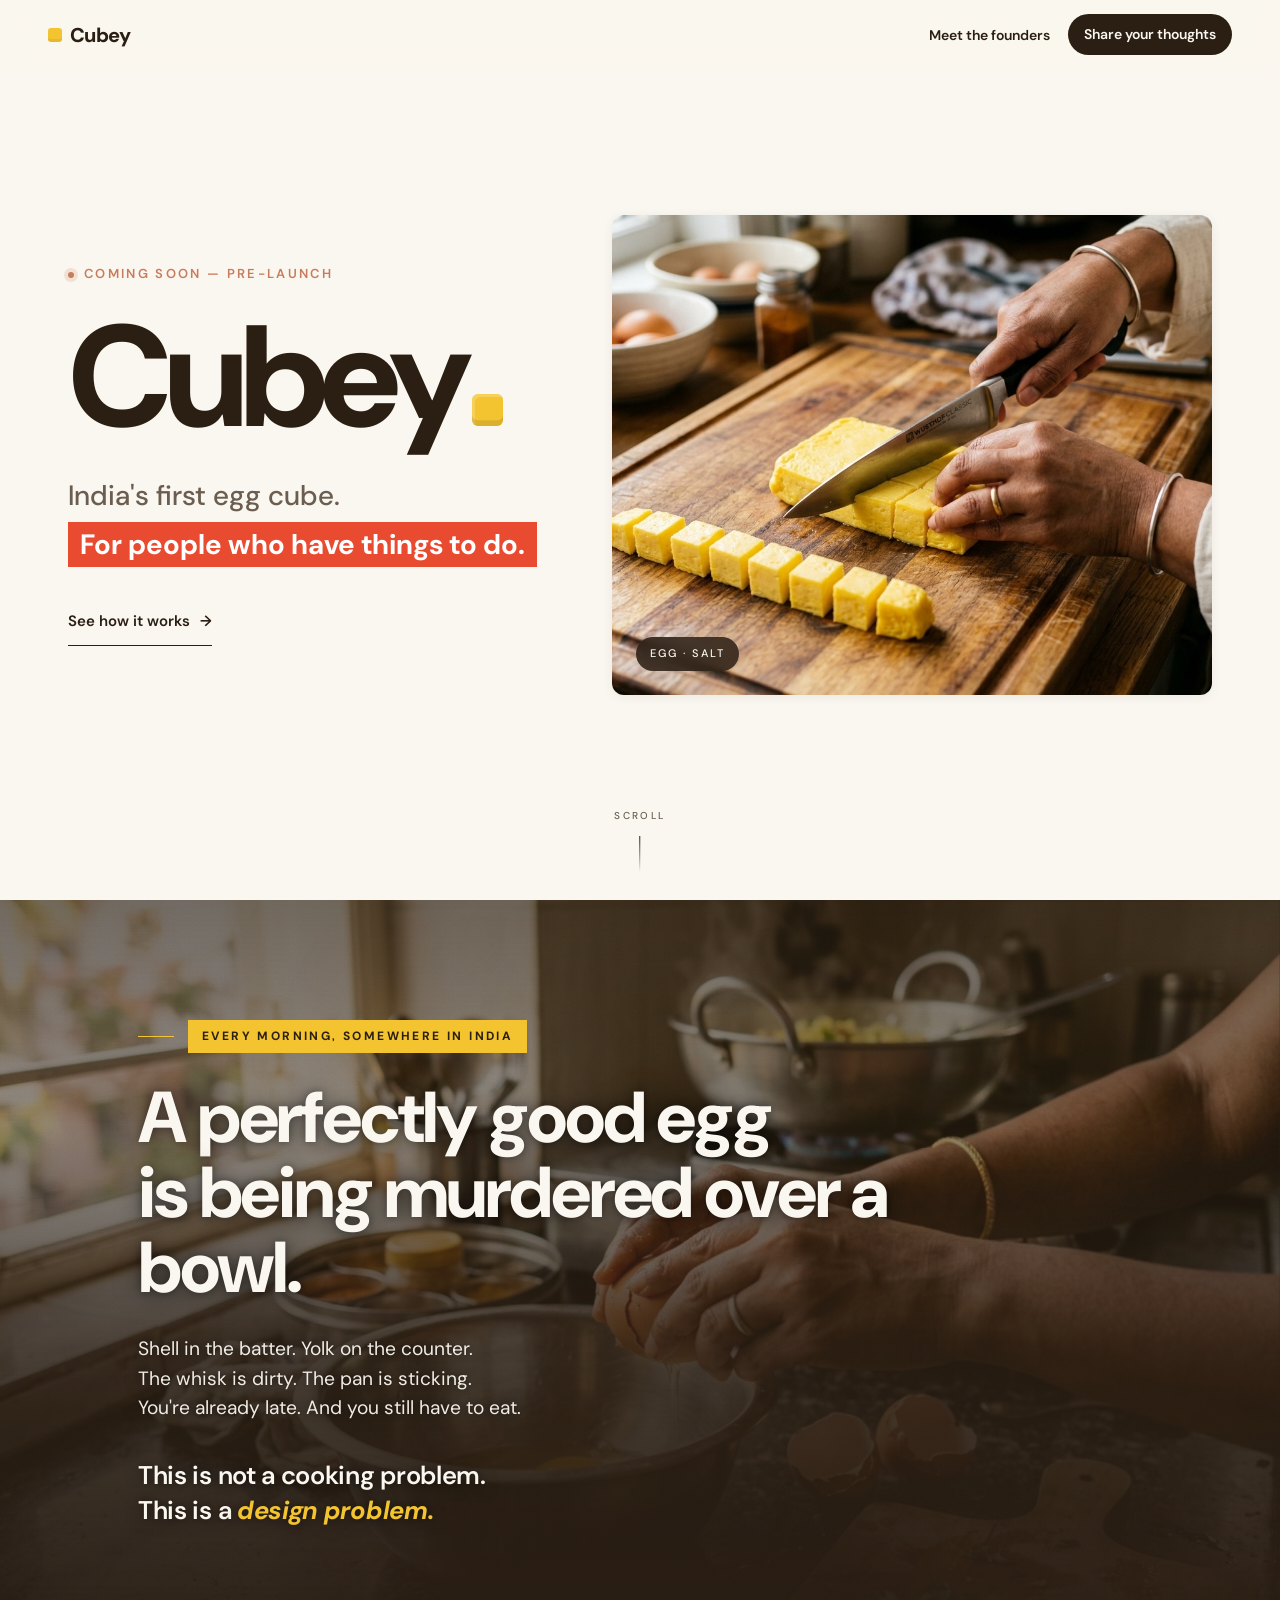
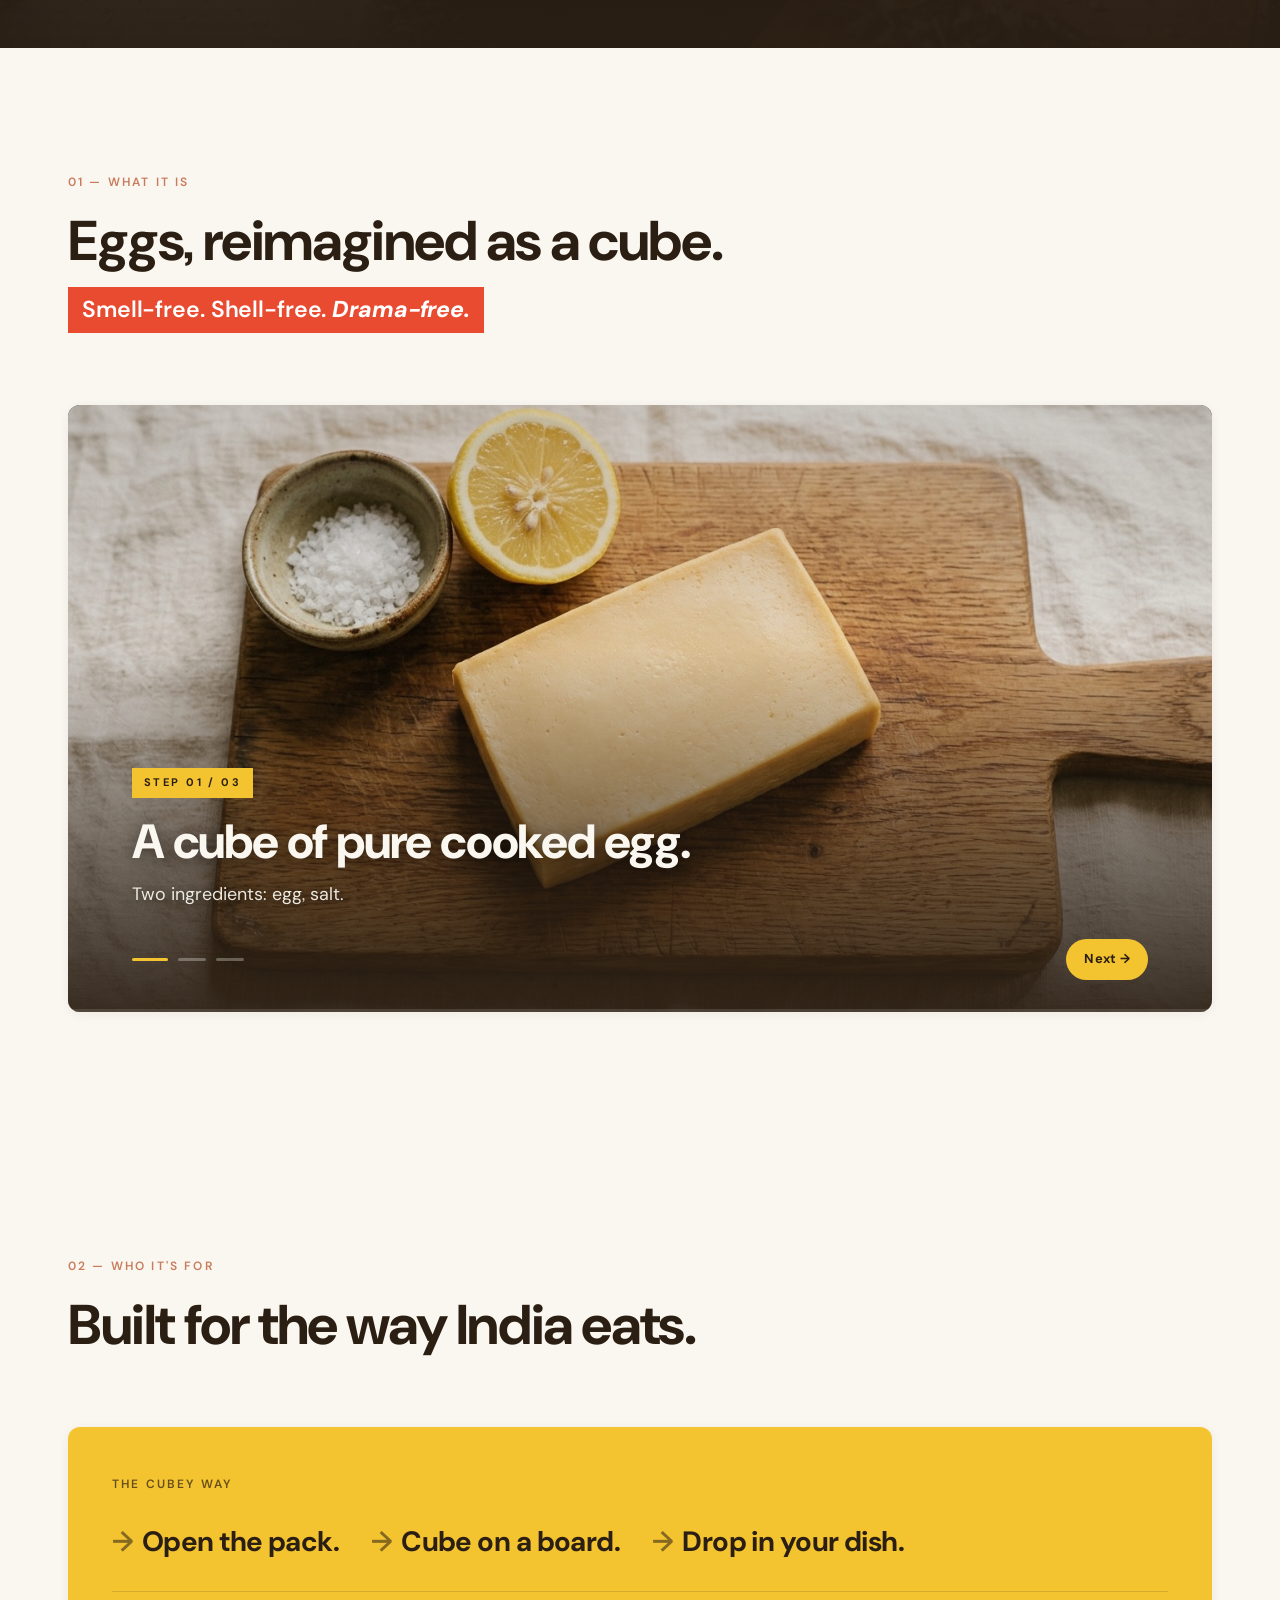
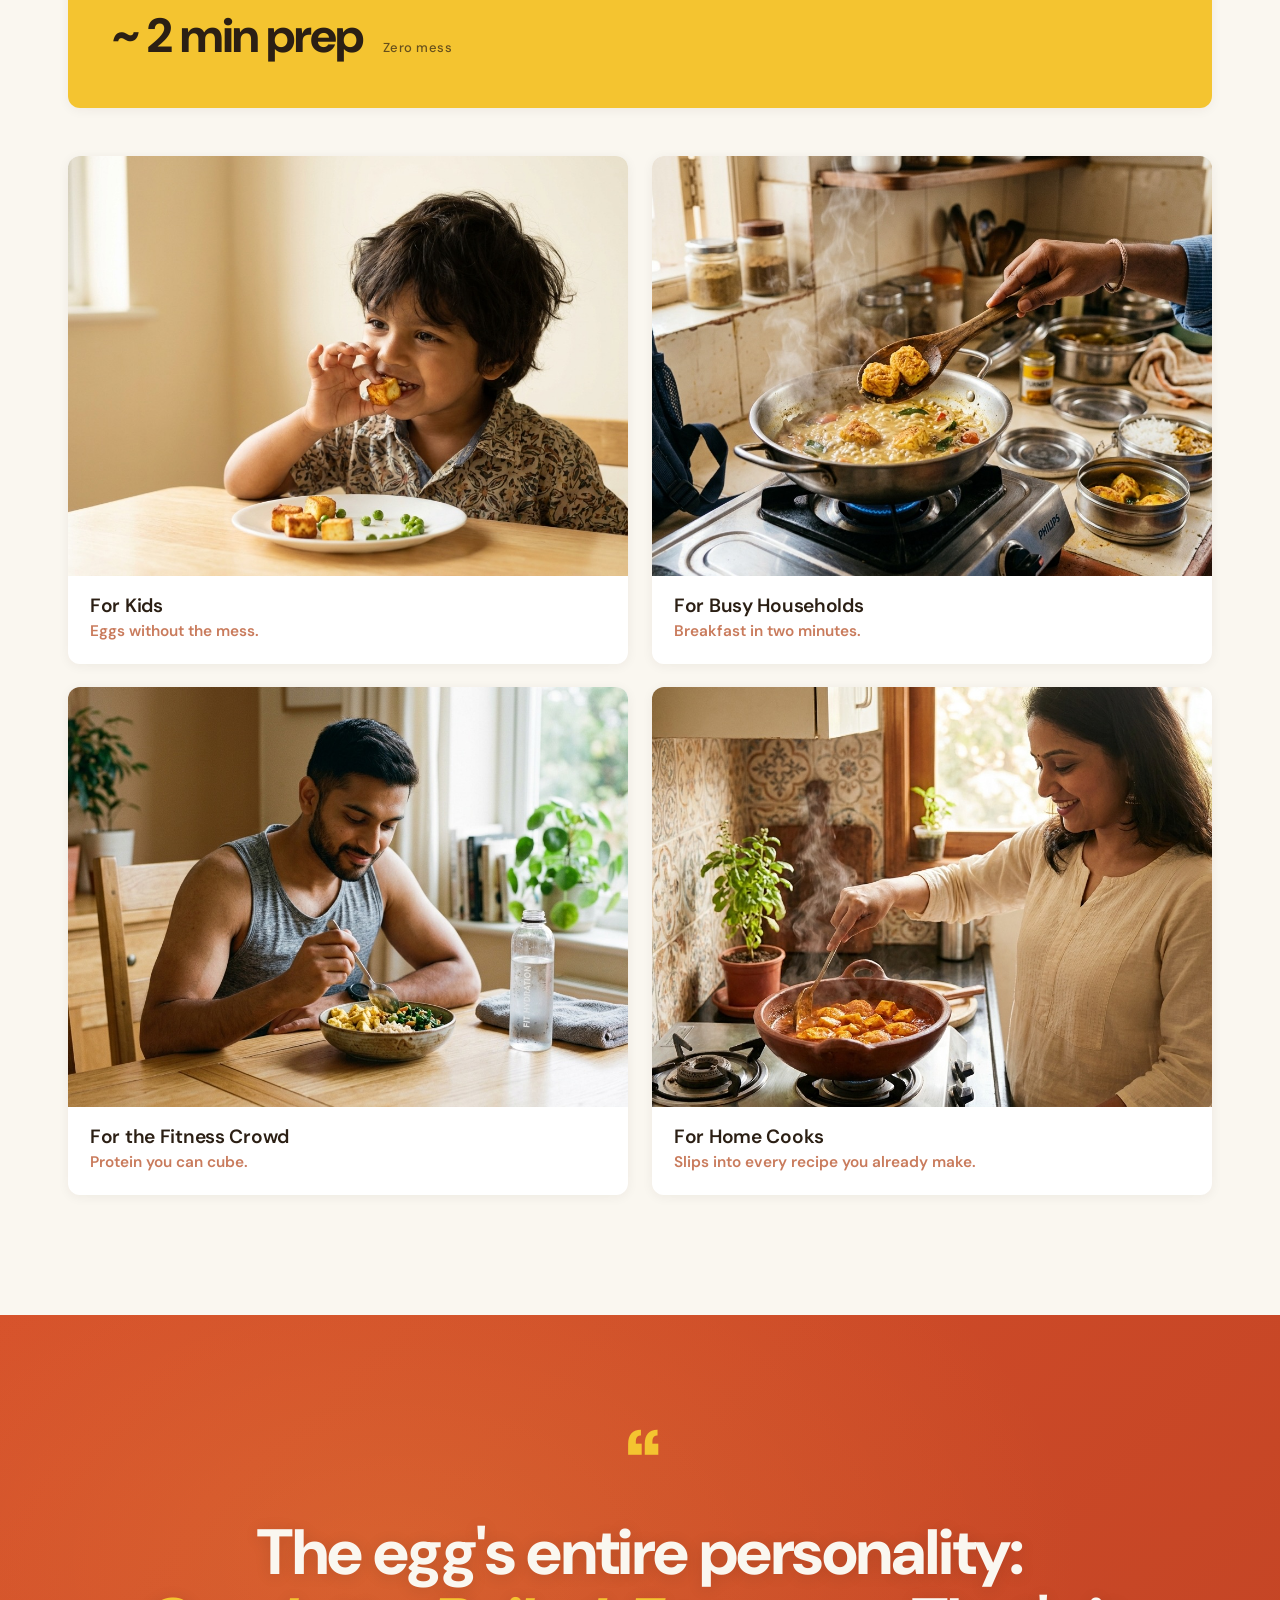
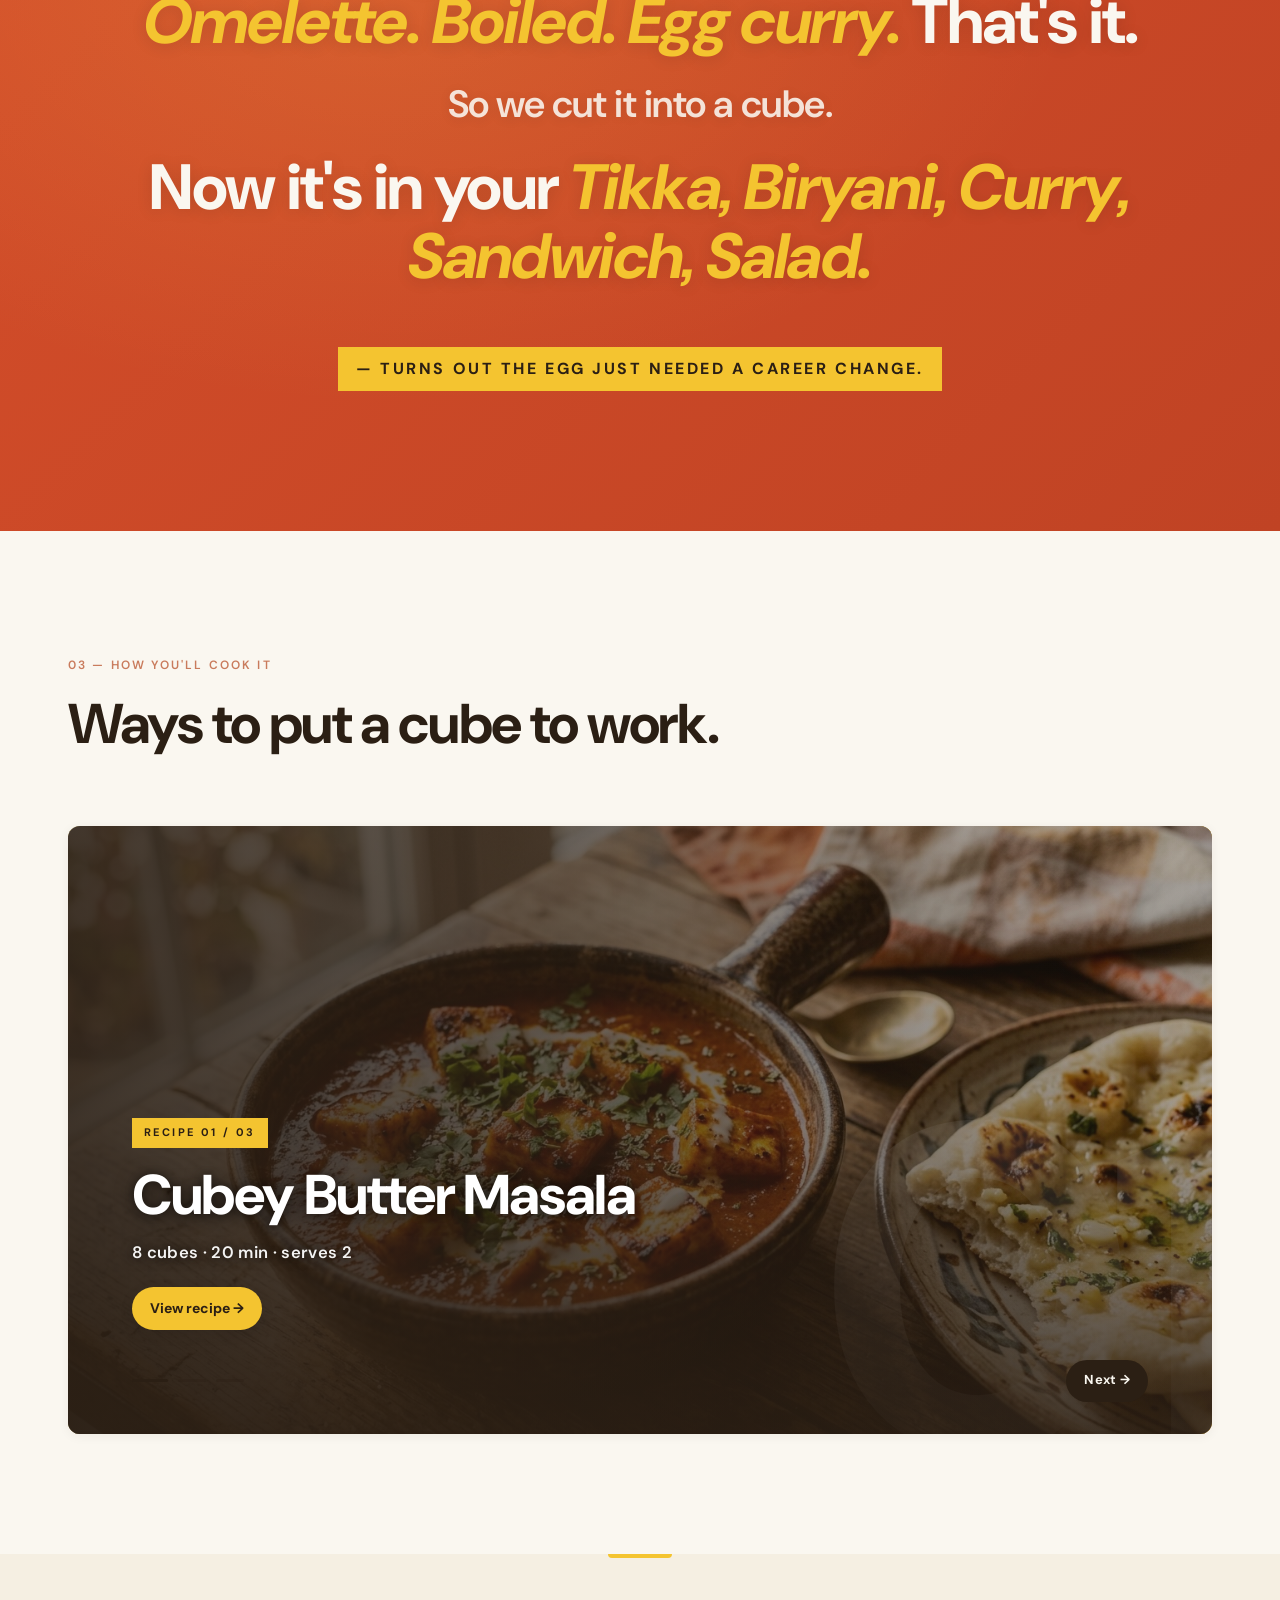
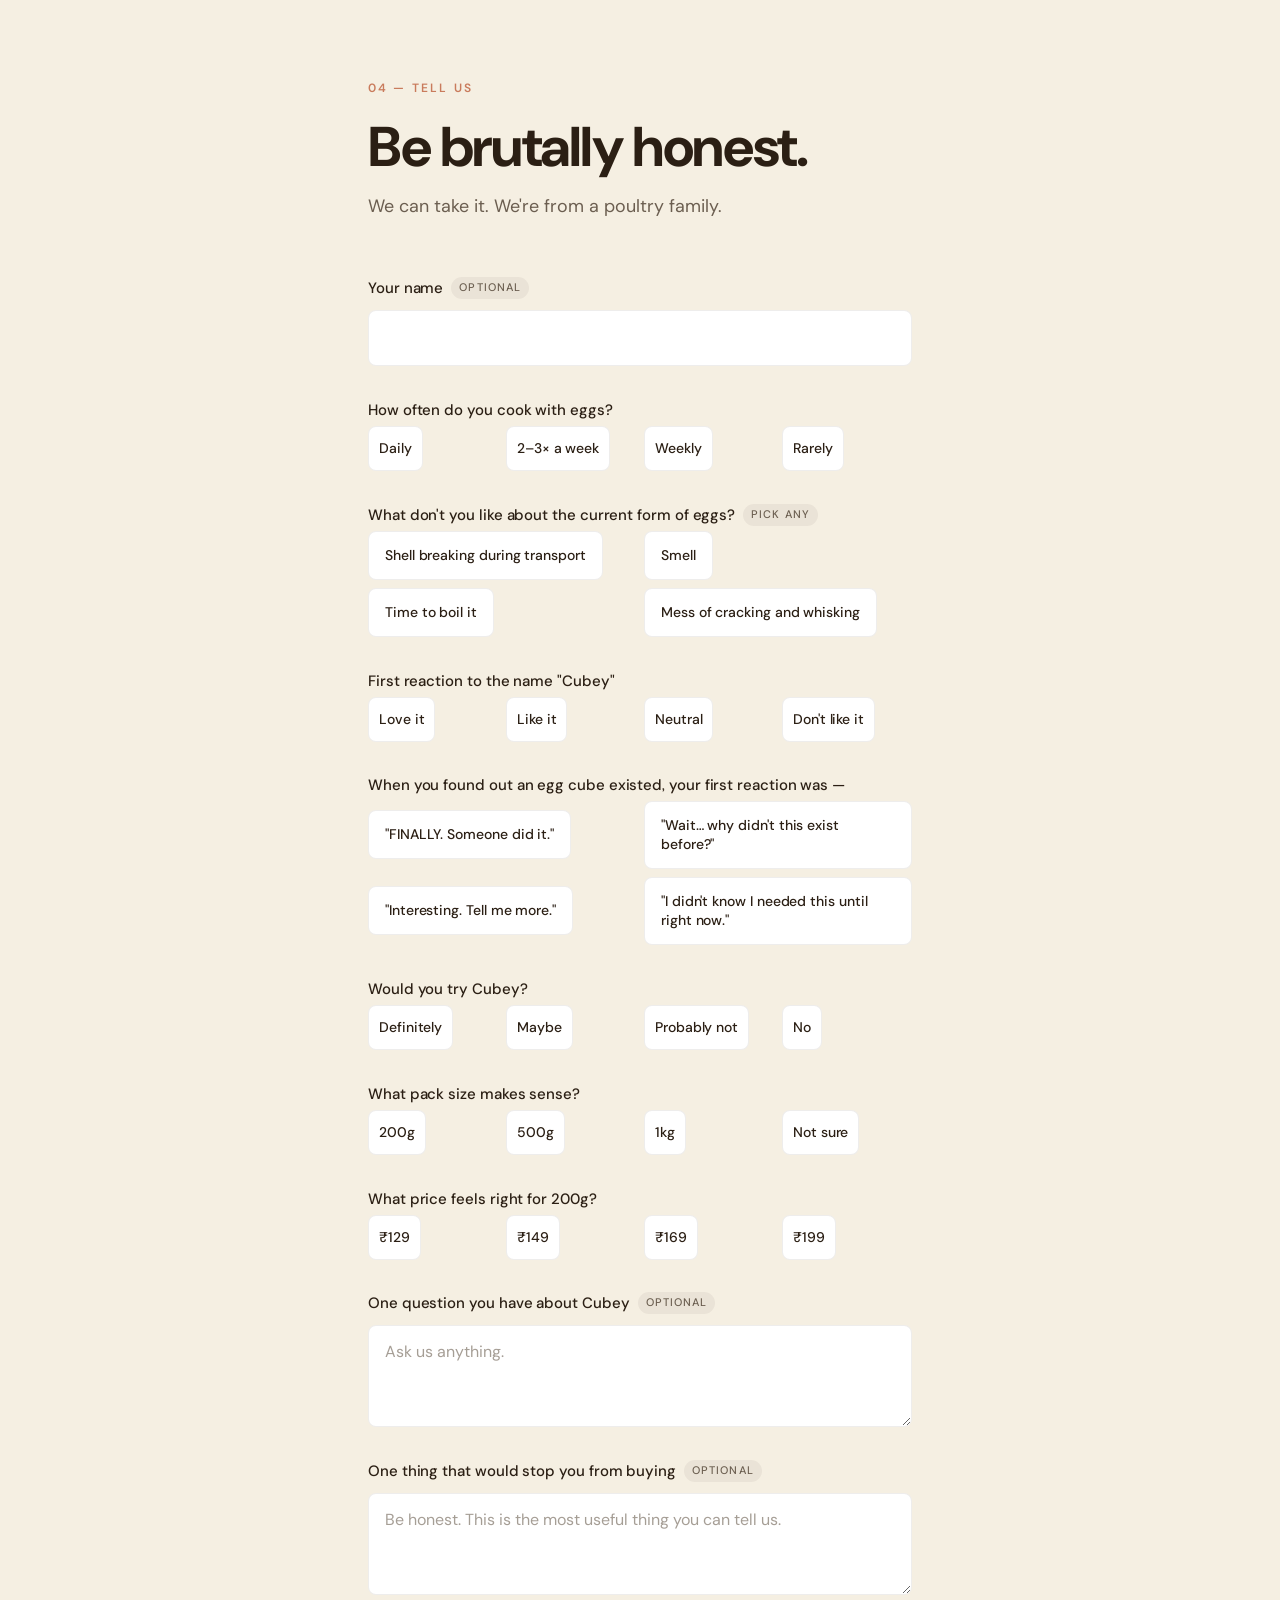
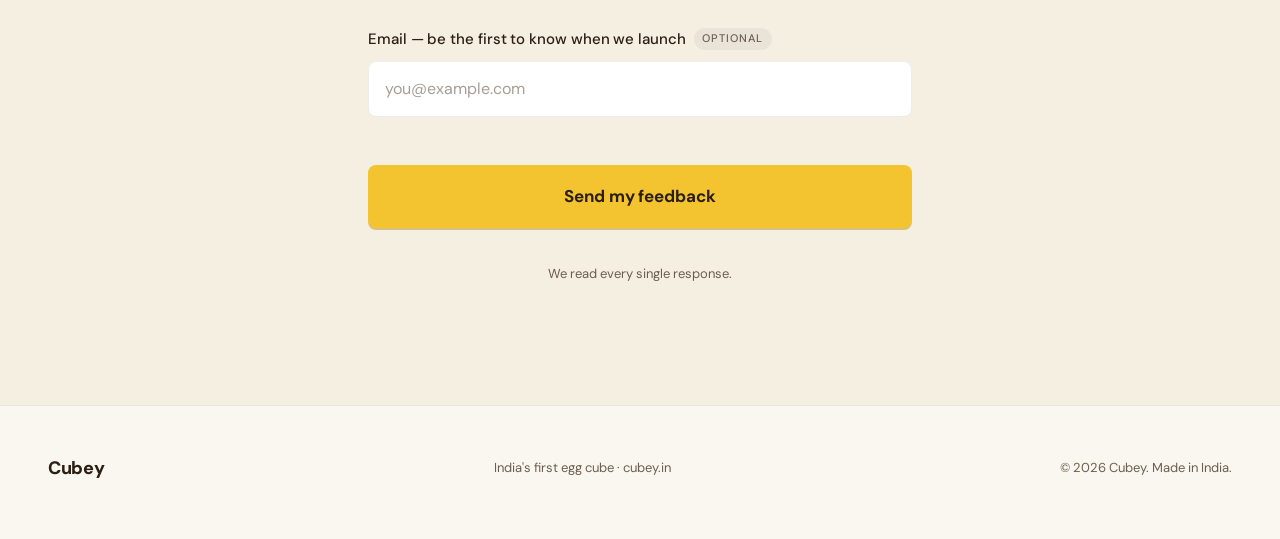
==== commit ce0e5c3f: "Form: add multi-select "What don't you like about eggs?" question New checkbox group sits between "H" ====
--- a/index.html
+++ b/index.html
@@ -271,8 +271,9 @@
             </a>
           </div>
 
-          <div class="recipe-slide" data-slide-index="1" aria-roledescription="slide" aria-label="Recipe 2 of 3" aria-hidden="true">
+          <div class="recipe-slide recipe-slide--photo" data-slide-index="1" aria-roledescription="slide" aria-label="Recipe 2 of 3" aria-hidden="true">
             <a class="recipe-slide-link" href="recipes/tikka.html" aria-label="Open Cubey Tikka recipe">
+              <img class="recipe-slide-bg" src="images/recipe-tikka.jpg" alt="" width="1376" height="768" loading="lazy">
               <span class="recipe-slide-num" aria-hidden="true">02</span>
               <div class="recipe-slide-overlay" aria-hidden="true"></div>
               <div class="recipe-slide-content">
@@ -349,6 +350,16 @@
           </fieldset>
 
           <fieldset class="field field--radio">
+            <legend>What don't you like about the current form of eggs? <span class="meta">pick any</span></legend>
+            <div class="radio-group radio-group--stacked">
+              <label class="radio-option"><input type="checkbox" name="egg_dislikes" value="Shell breaking during transport"><span>Shell breaking during transport</span></label>
+              <label class="radio-option"><input type="checkbox" name="egg_dislikes" value="Smell"><span>Smell</span></label>
+              <label class="radio-option"><input type="checkbox" name="egg_dislikes" value="Time to boil it"><span>Time to boil it</span></label>
+              <label class="radio-option"><input type="checkbox" name="egg_dislikes" value="Mess of cracking and whisking"><span>Mess of cracking and whisking</span></label>
+            </div>
+          </fieldset>
+
+          <fieldset class="field field--radio">
             <legend>First reaction to the name "Cubey"</legend>
             <div class="radio-group">
               <label class="radio-option"><input type="radio" name="name_reaction" value="Love it"><span>Love it</span></label>
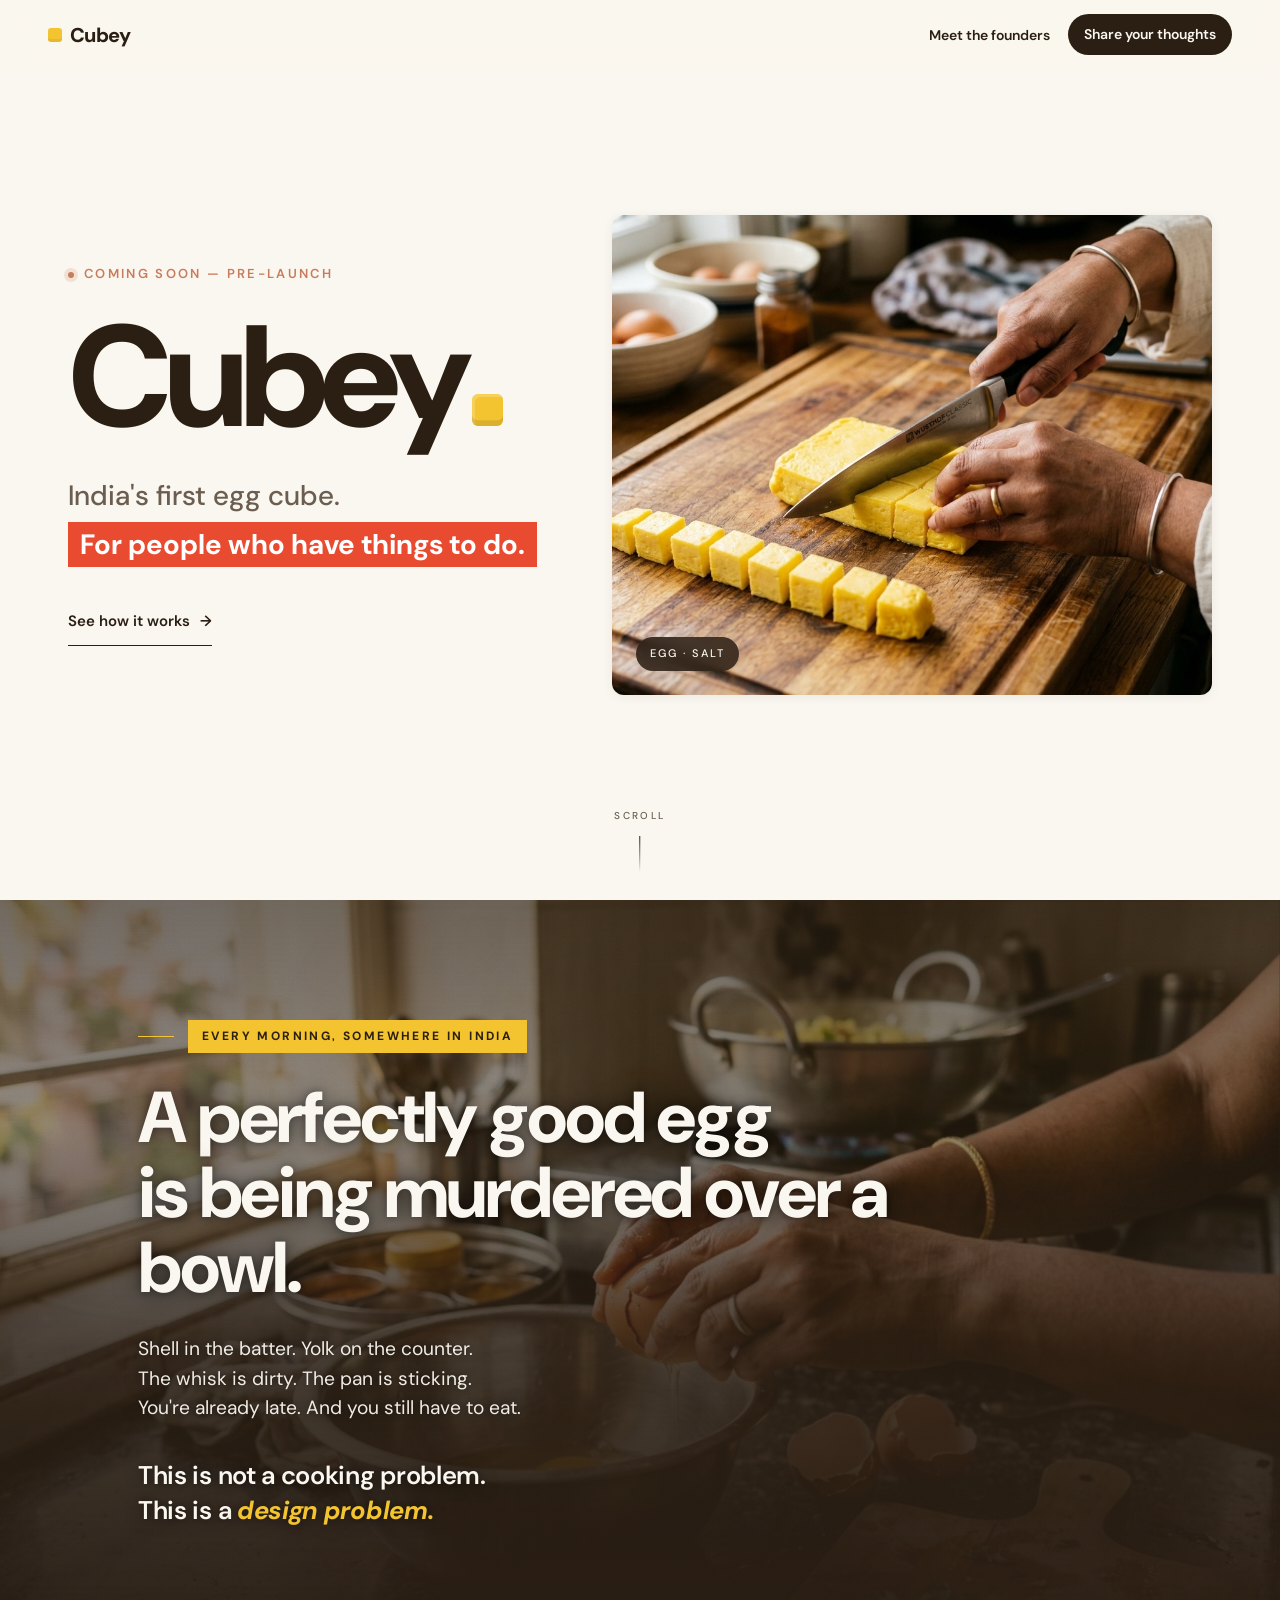
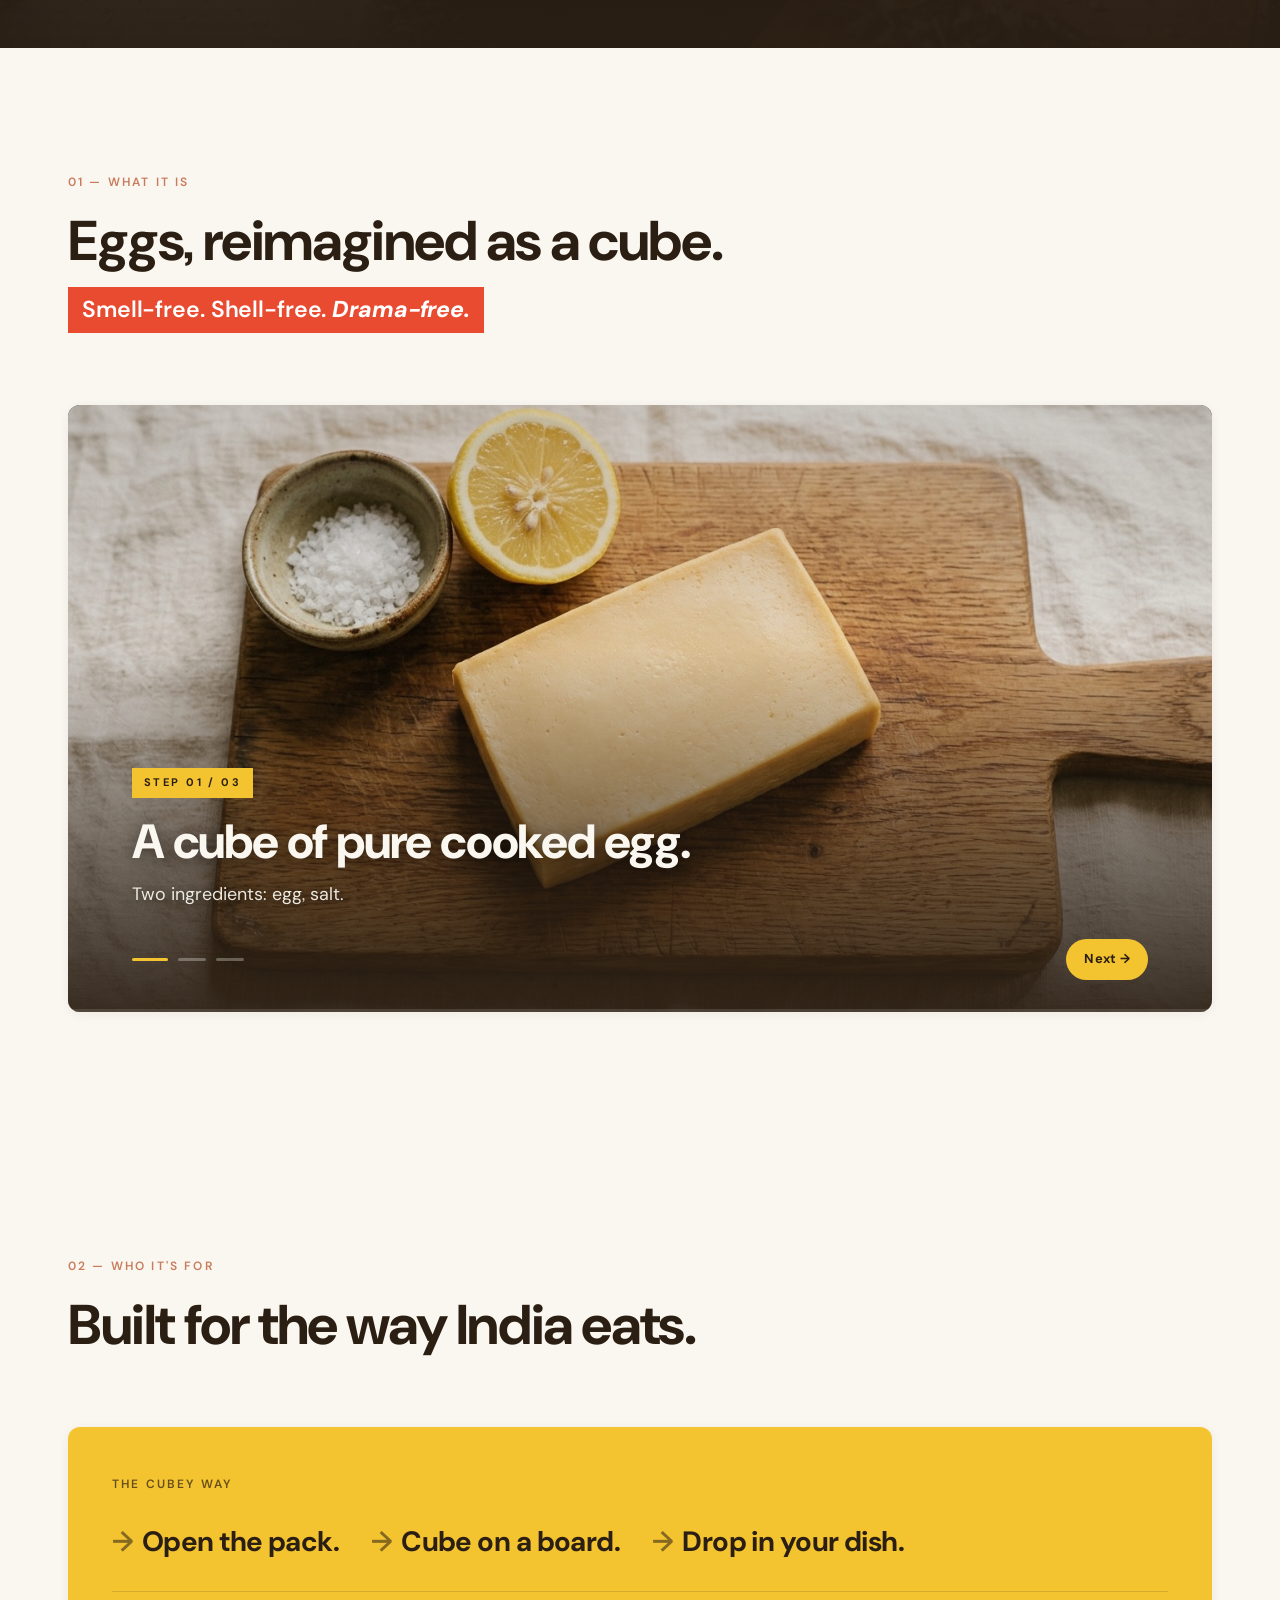
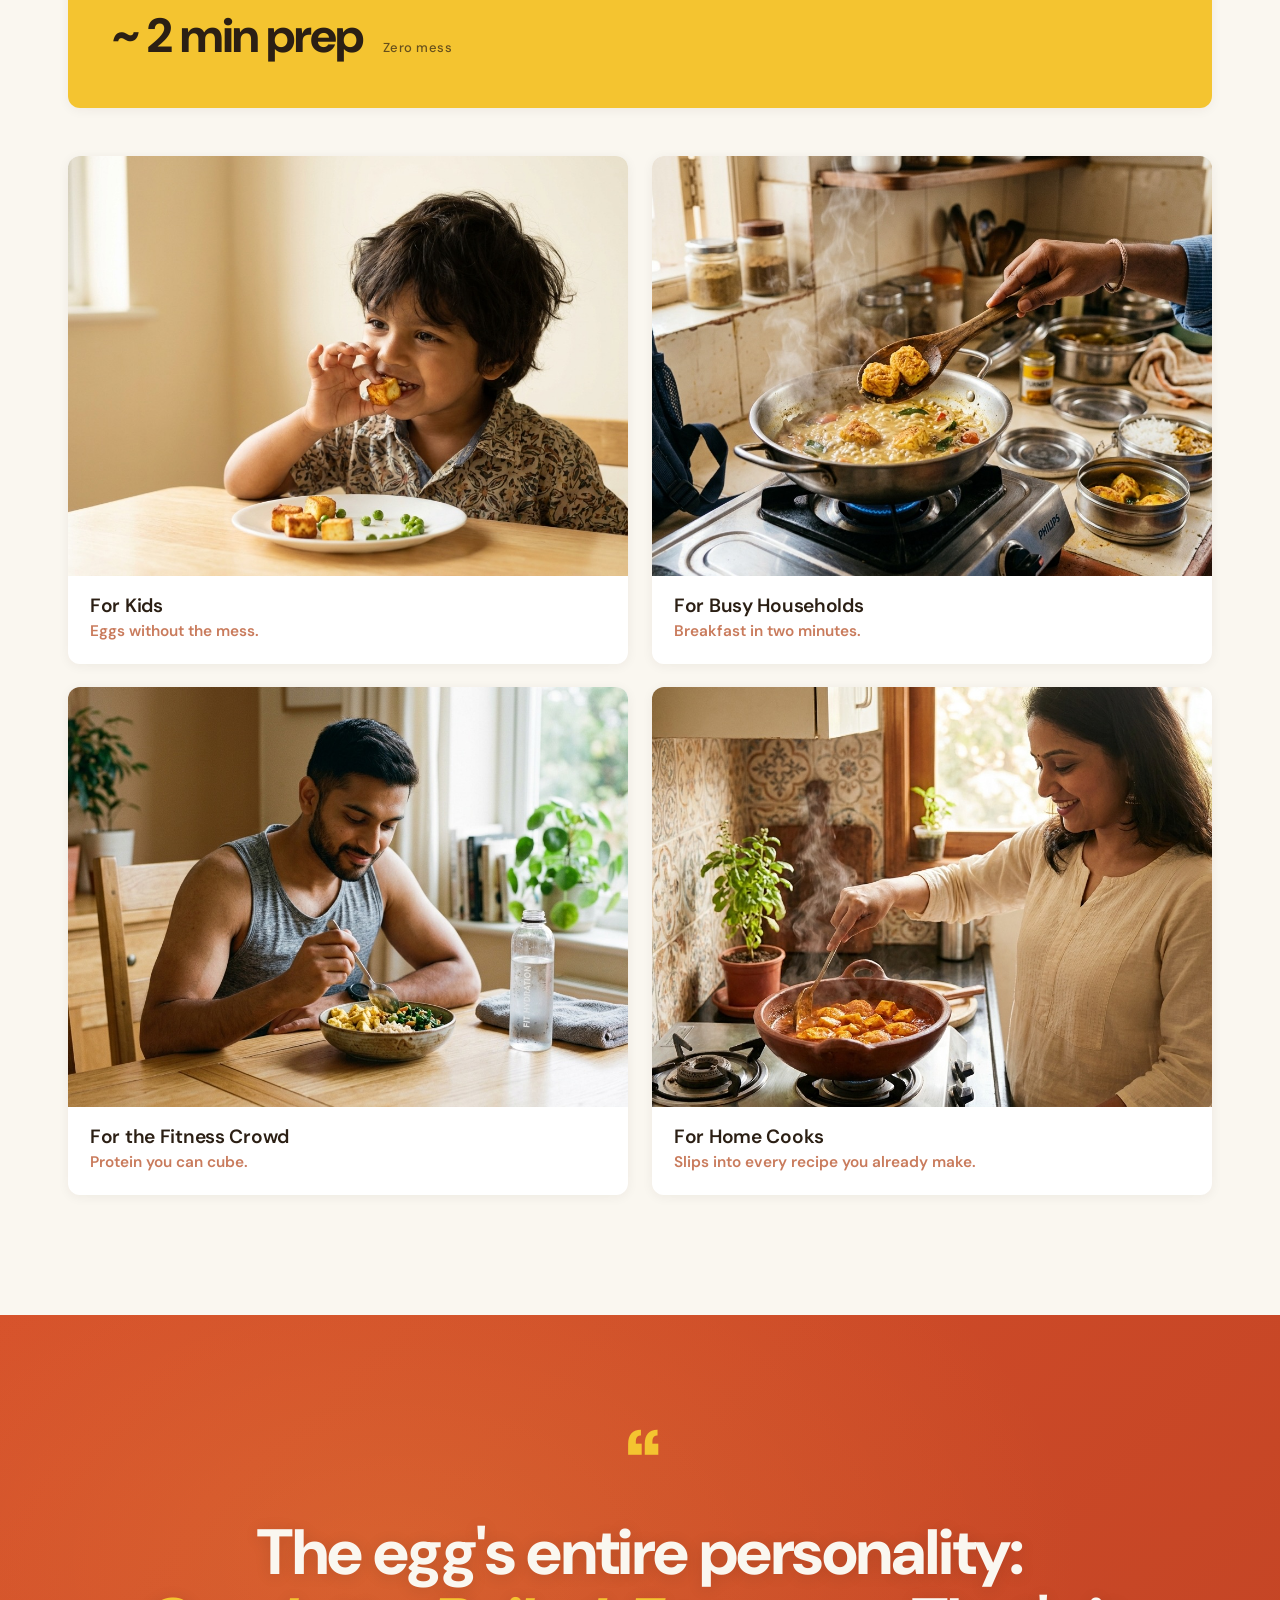
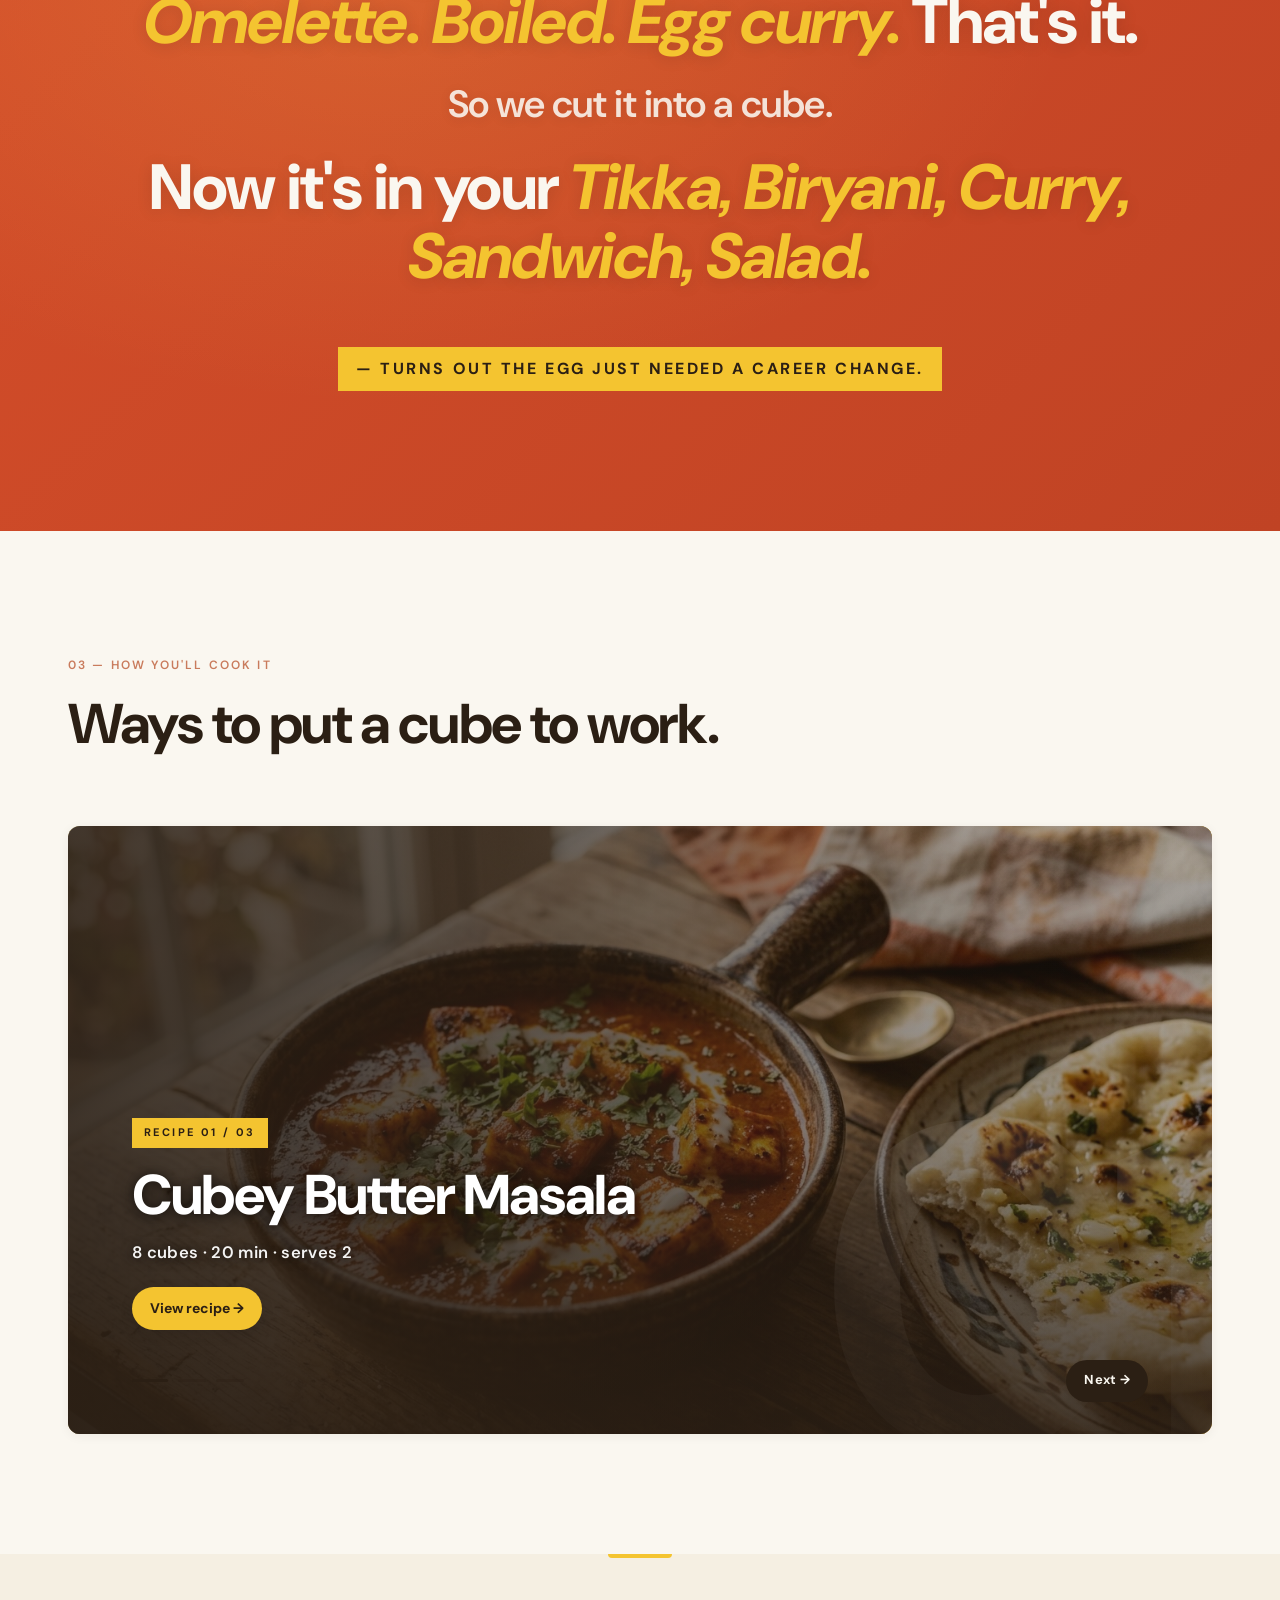
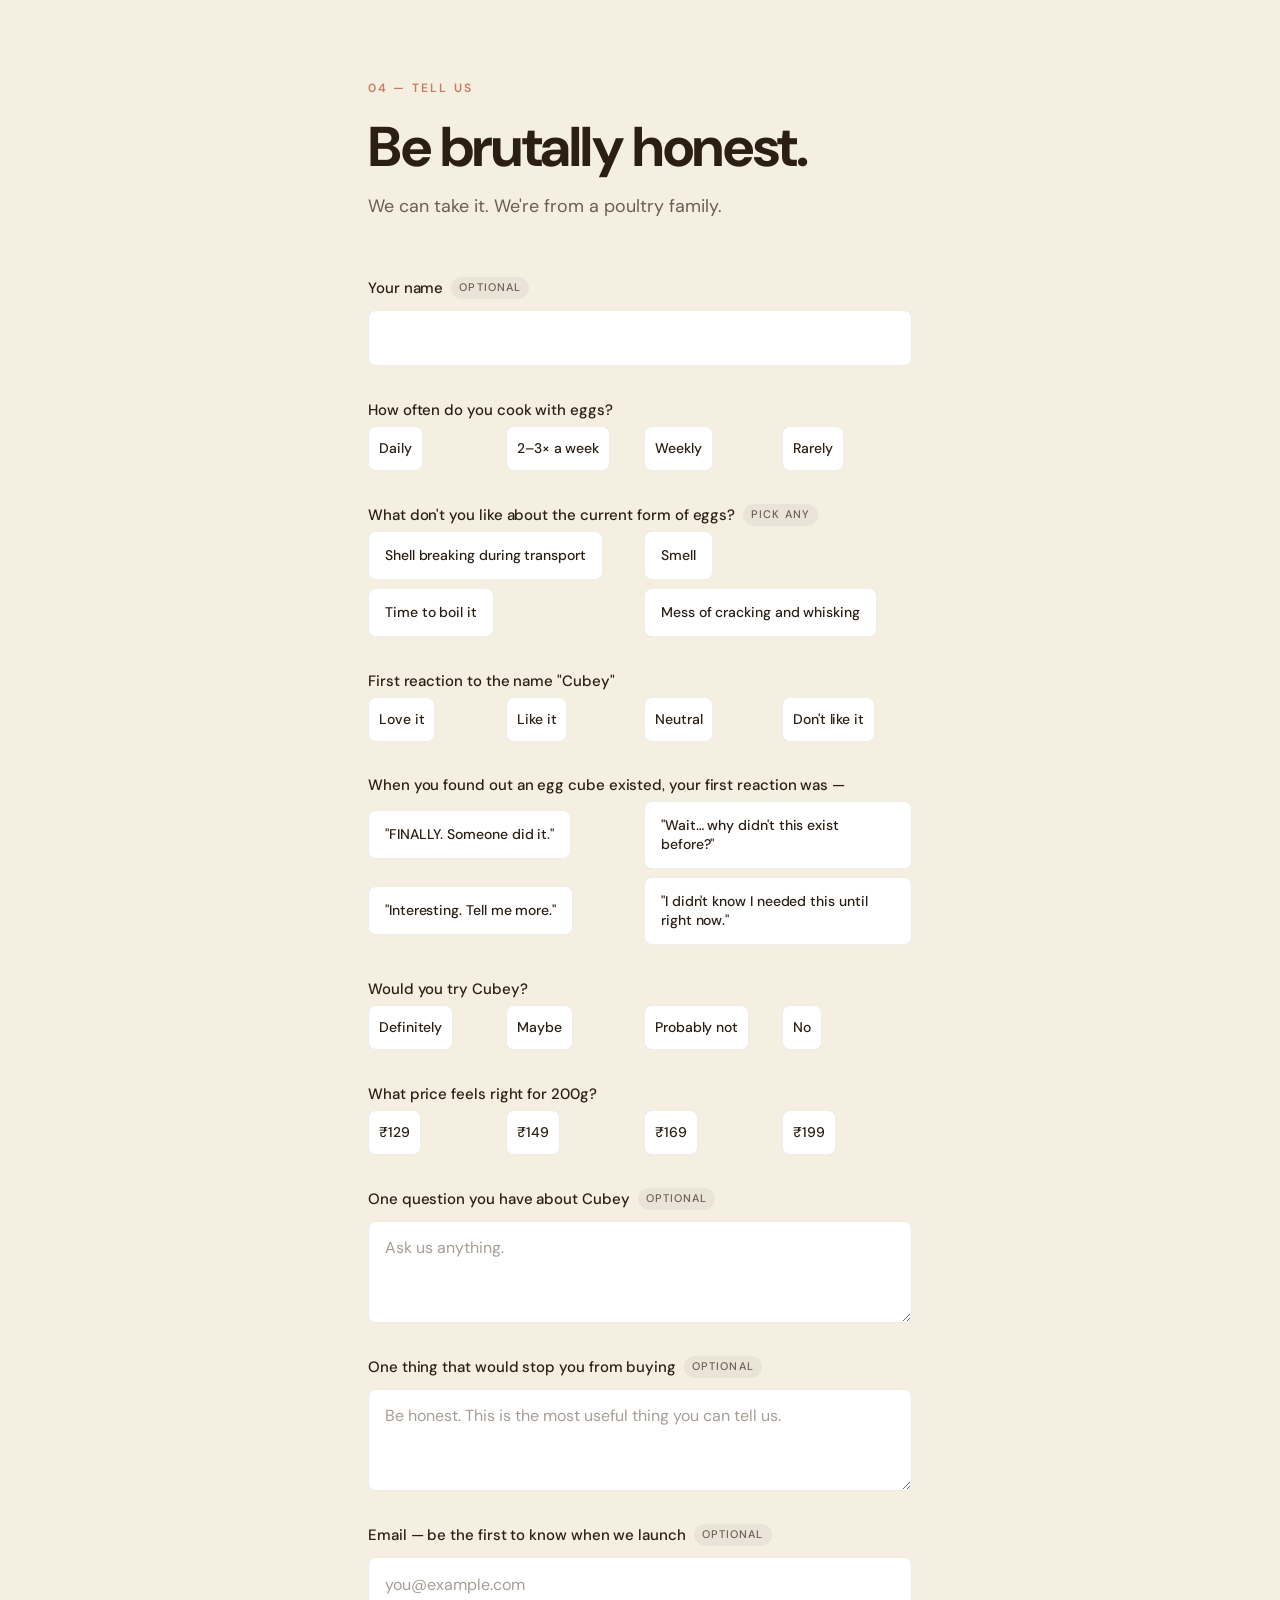
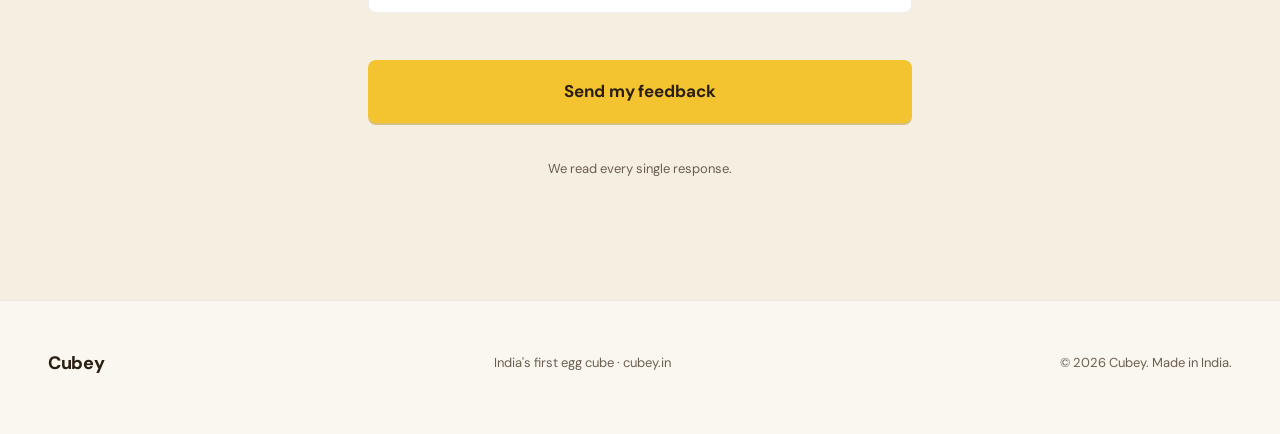
==== commit 4306790a: "Form: drop "What pack size makes sense?" question The pack-size radio (200g / 500g / 1kg / Not sure)" ====
--- a/index.html
+++ b/index.html
@@ -390,16 +390,6 @@
           </fieldset>
 
           <fieldset class="field field--radio">
-            <legend>What pack size makes sense?</legend>
-            <div class="radio-group">
-              <label class="radio-option"><input type="radio" name="pack_size" value="200g"><span>200g</span></label>
-              <label class="radio-option"><input type="radio" name="pack_size" value="500g"><span>500g</span></label>
-              <label class="radio-option"><input type="radio" name="pack_size" value="1kg"><span>1kg</span></label>
-              <label class="radio-option"><input type="radio" name="pack_size" value="Not sure"><span>Not sure</span></label>
-            </div>
-          </fieldset>
-
-          <fieldset class="field field--radio">
             <legend>What price feels right for 200g?</legend>
             <div class="radio-group">
               <label class="radio-option"><input type="radio" name="price" value="₹129"><span>₹129</span></label>
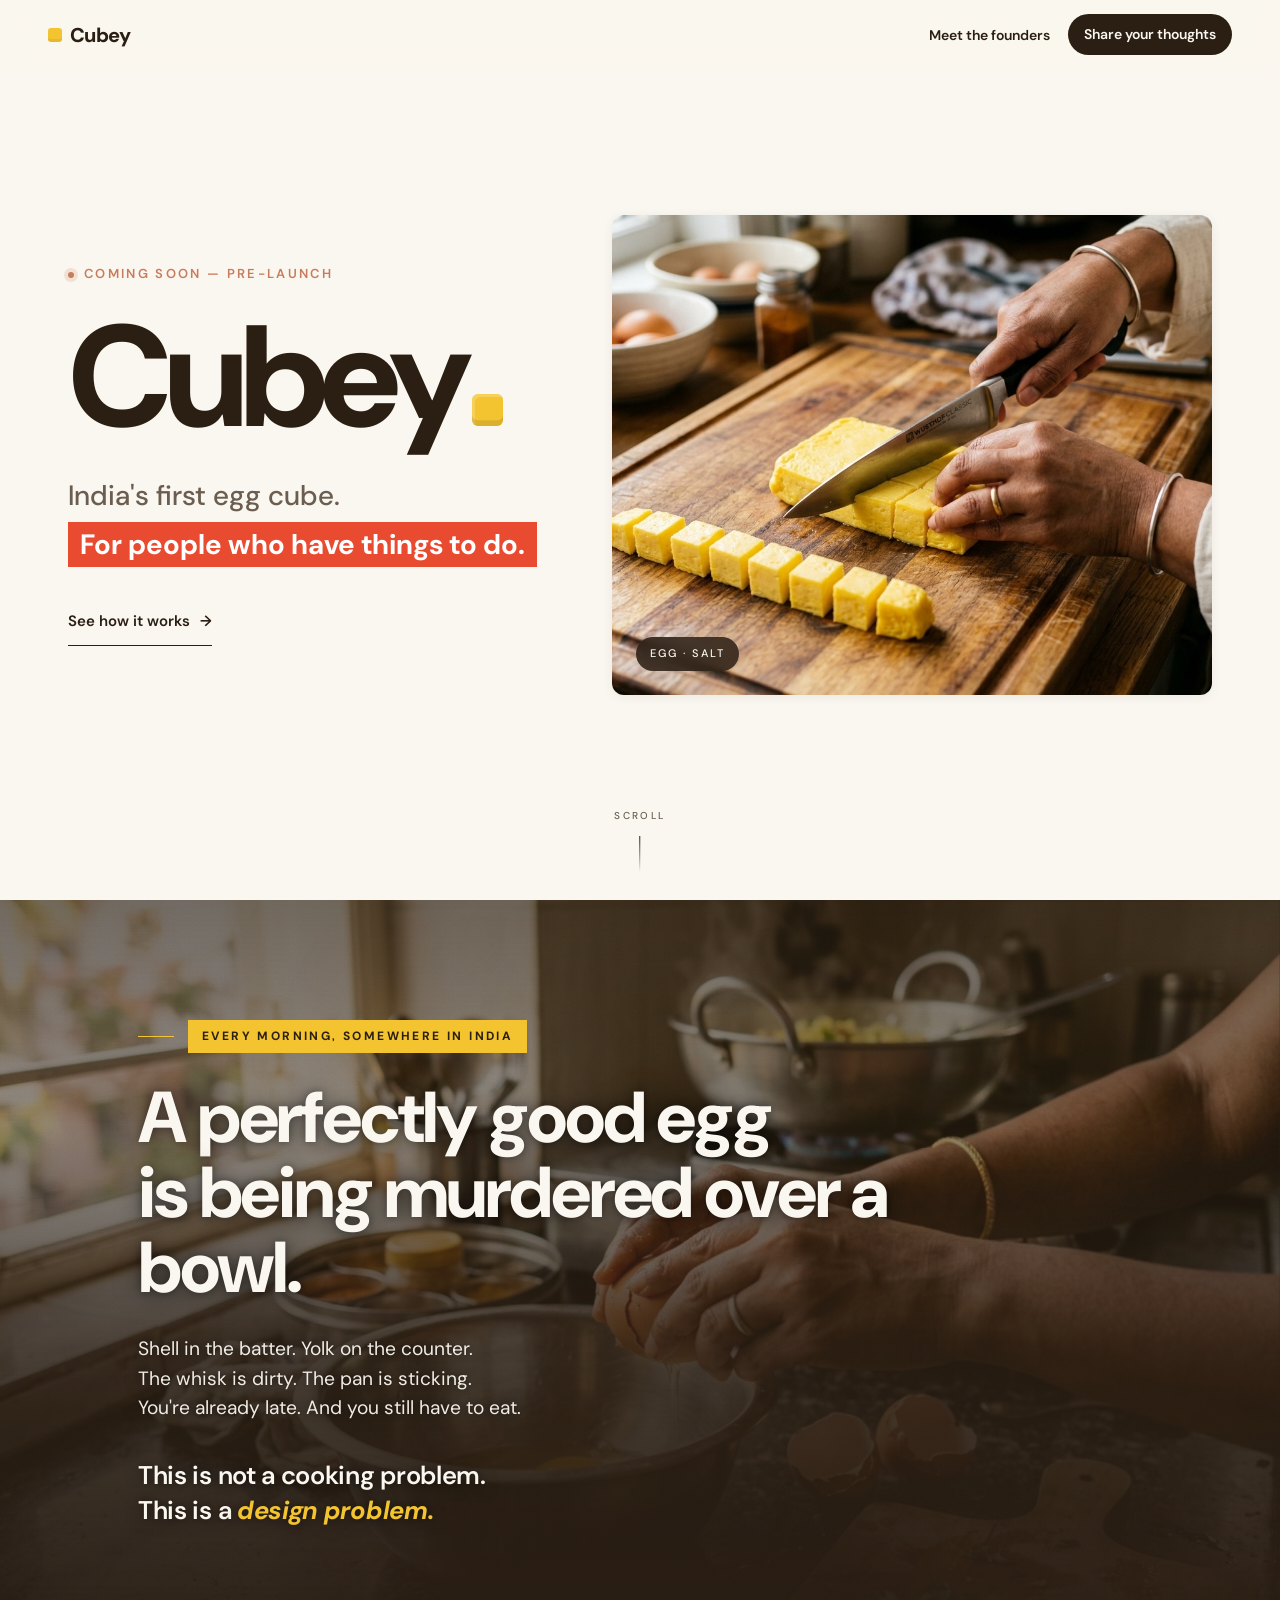
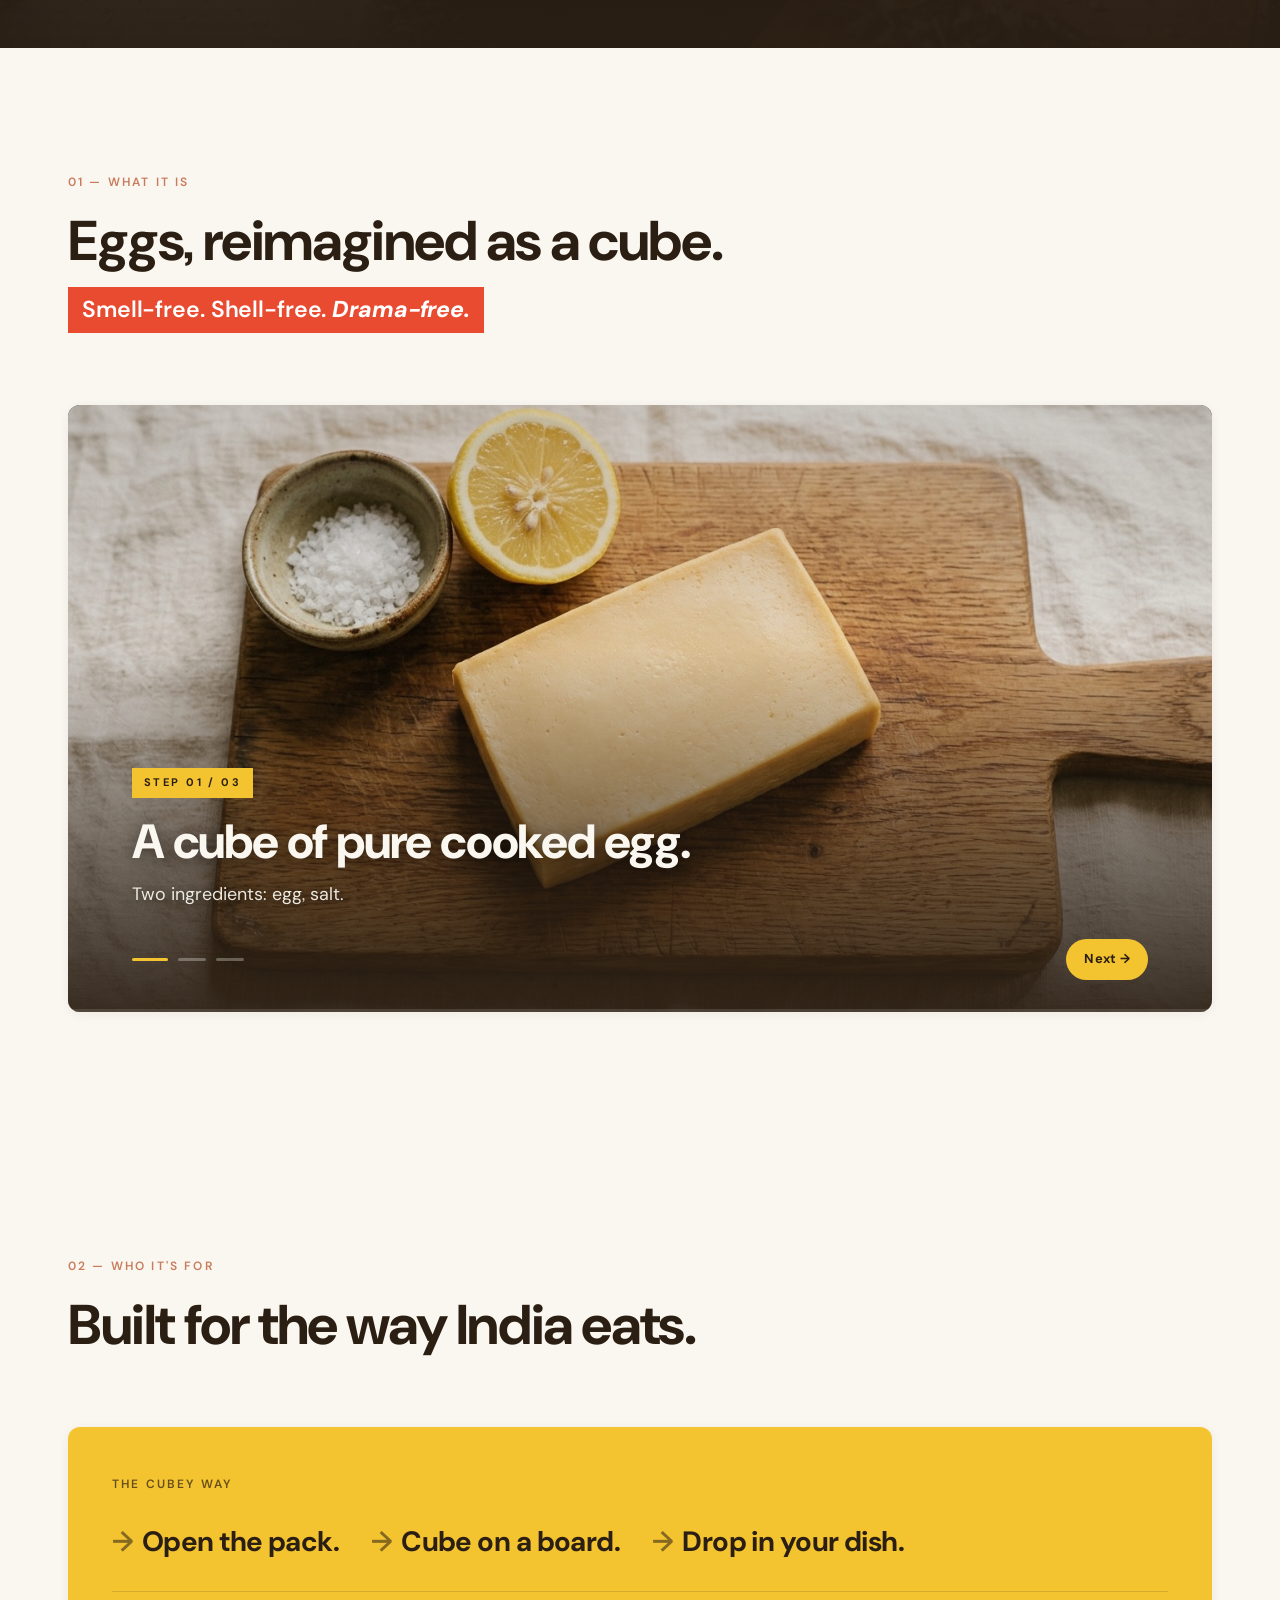
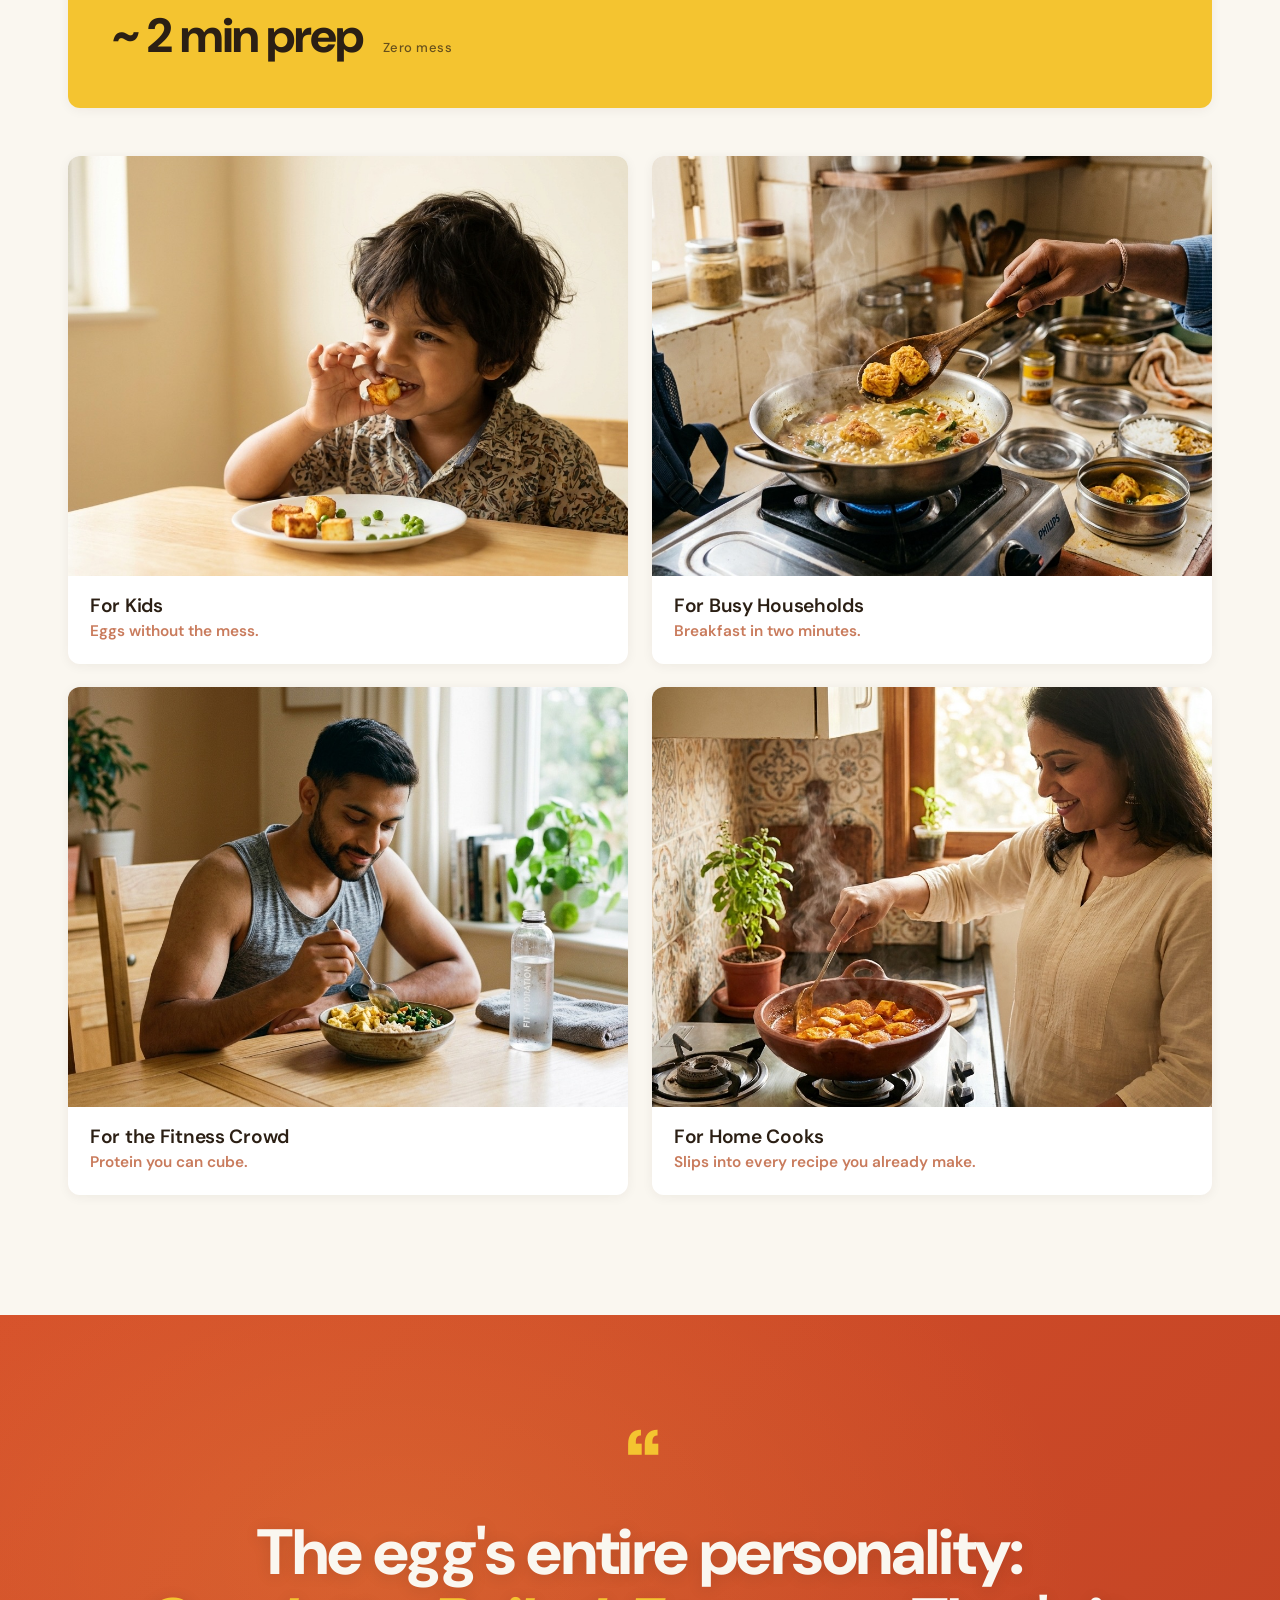
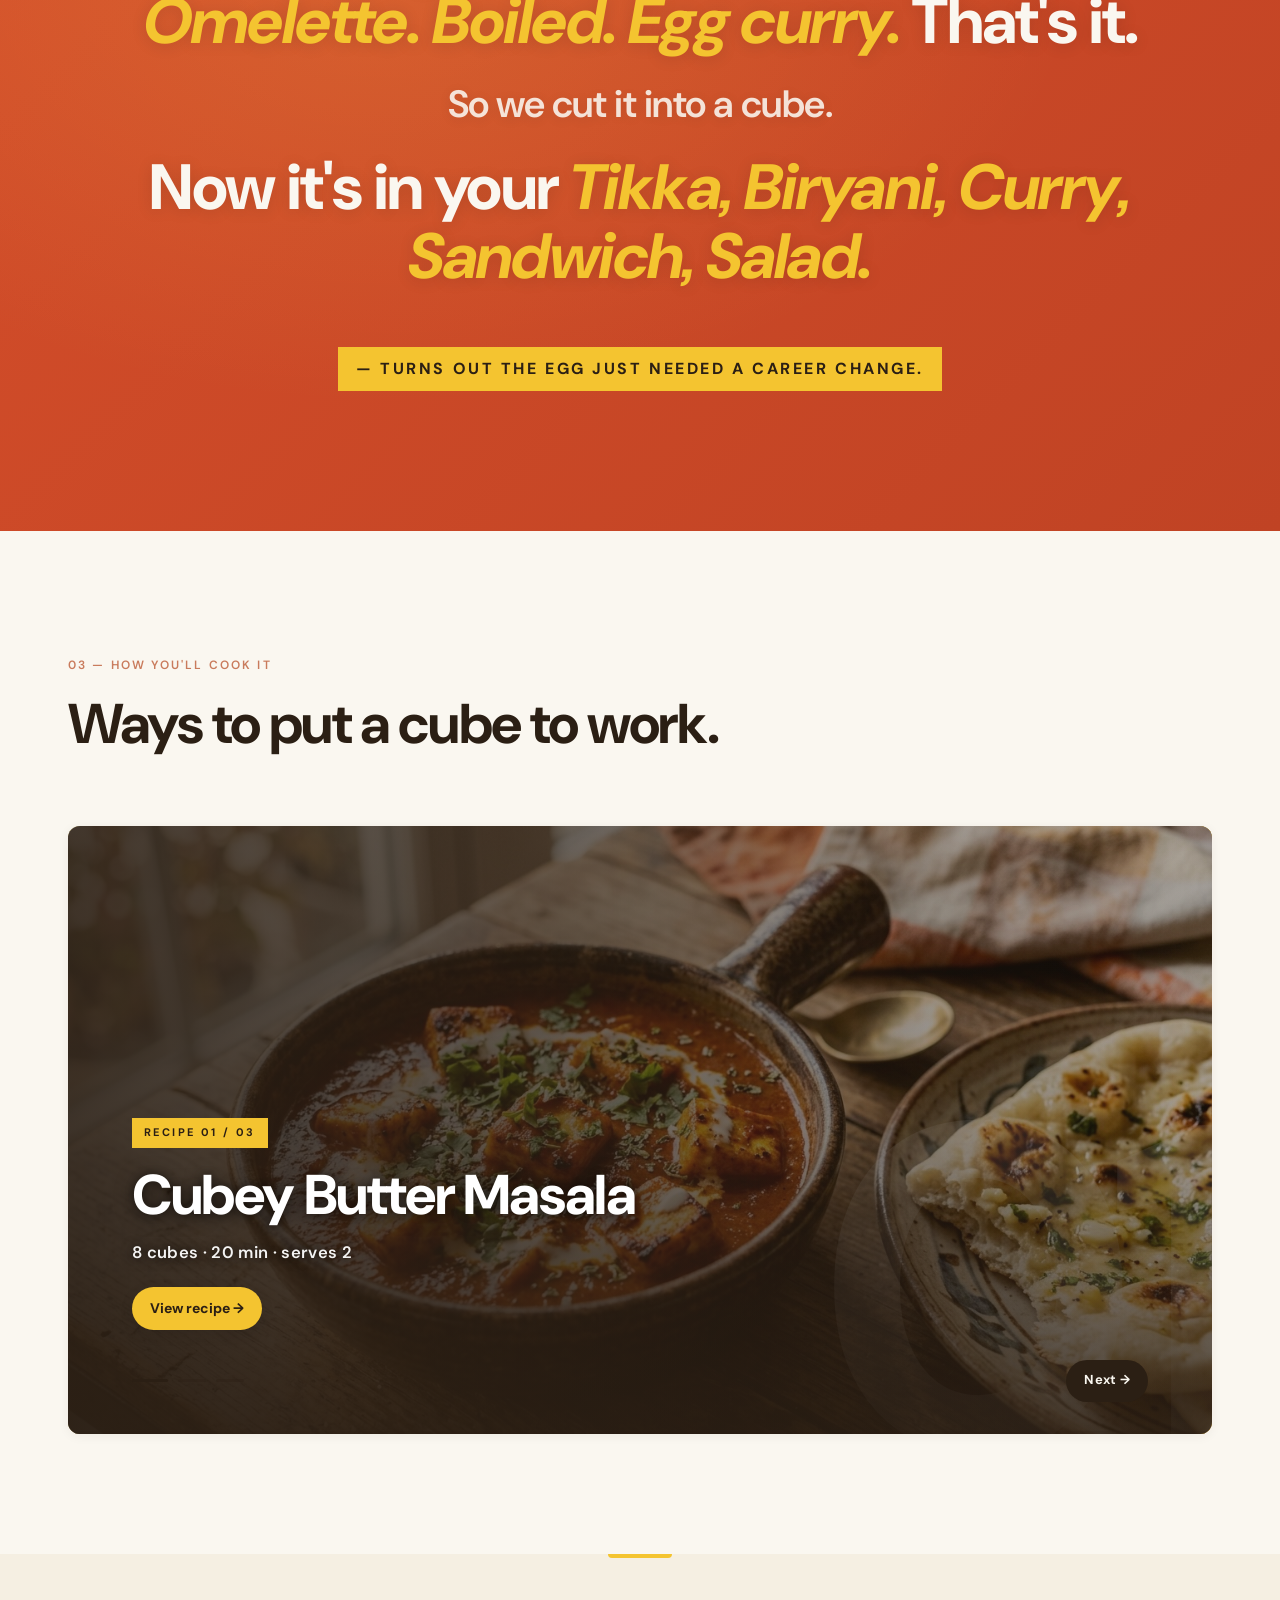
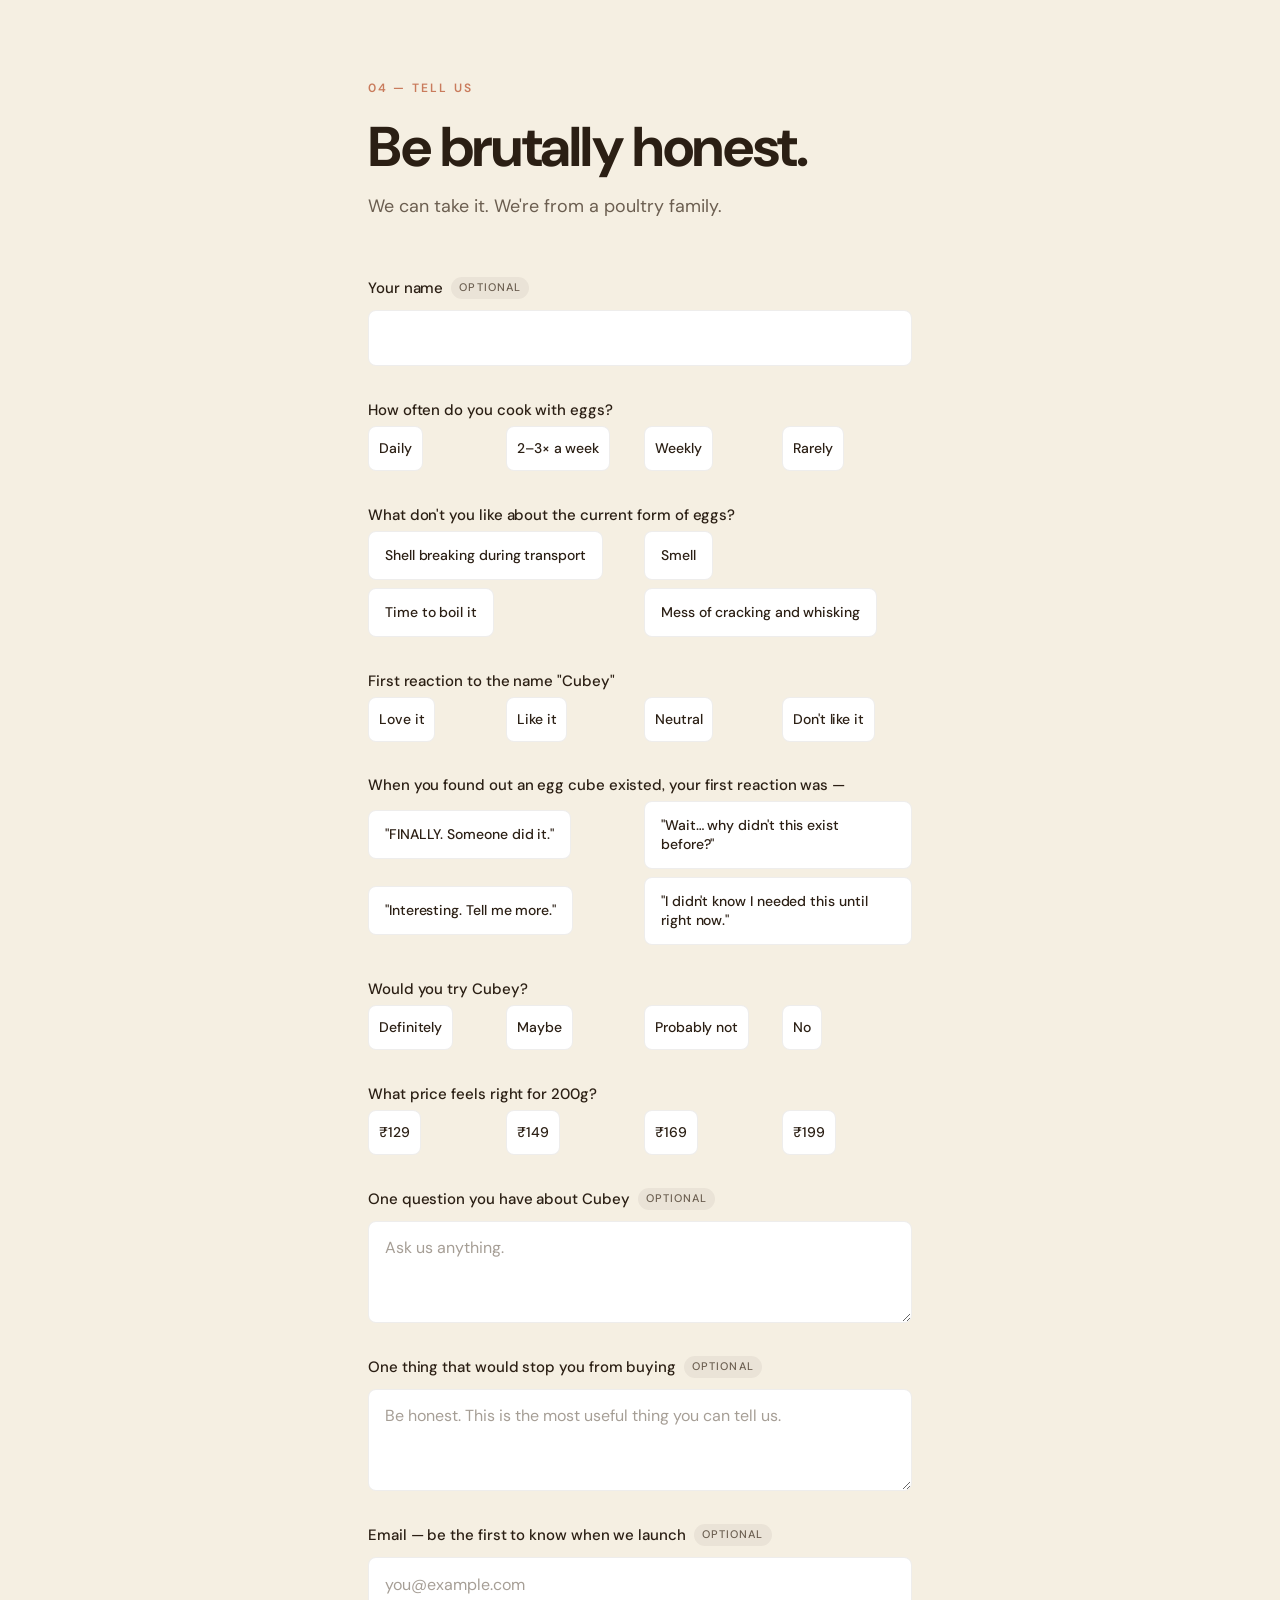
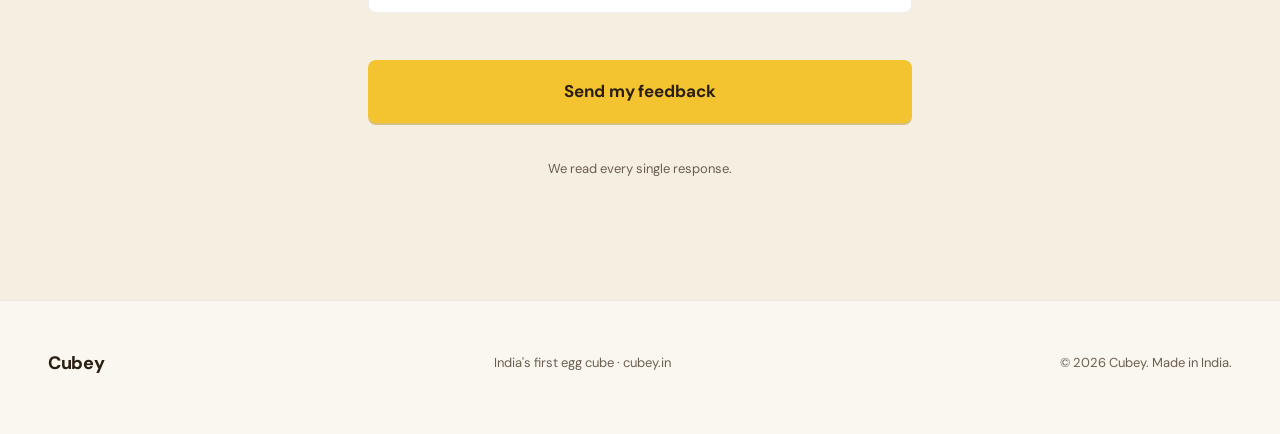
==== commit 36323c4d: "Form: drop the "PICK ANY" pill next to the egg-dislikes question The legend now reads cleanly: "What" ====
--- a/index.html
+++ b/index.html
@@ -350,7 +350,7 @@
           </fieldset>
 
           <fieldset class="field field--radio">
-            <legend>What don't you like about the current form of eggs? <span class="meta">pick any</span></legend>
+            <legend>What don't you like about the current form of eggs?</legend>
             <div class="radio-group radio-group--stacked">
               <label class="radio-option"><input type="checkbox" name="egg_dislikes" value="Shell breaking during transport"><span>Shell breaking during transport</span></label>
               <label class="radio-option"><input type="checkbox" name="egg_dislikes" value="Smell"><span>Smell</span></label>
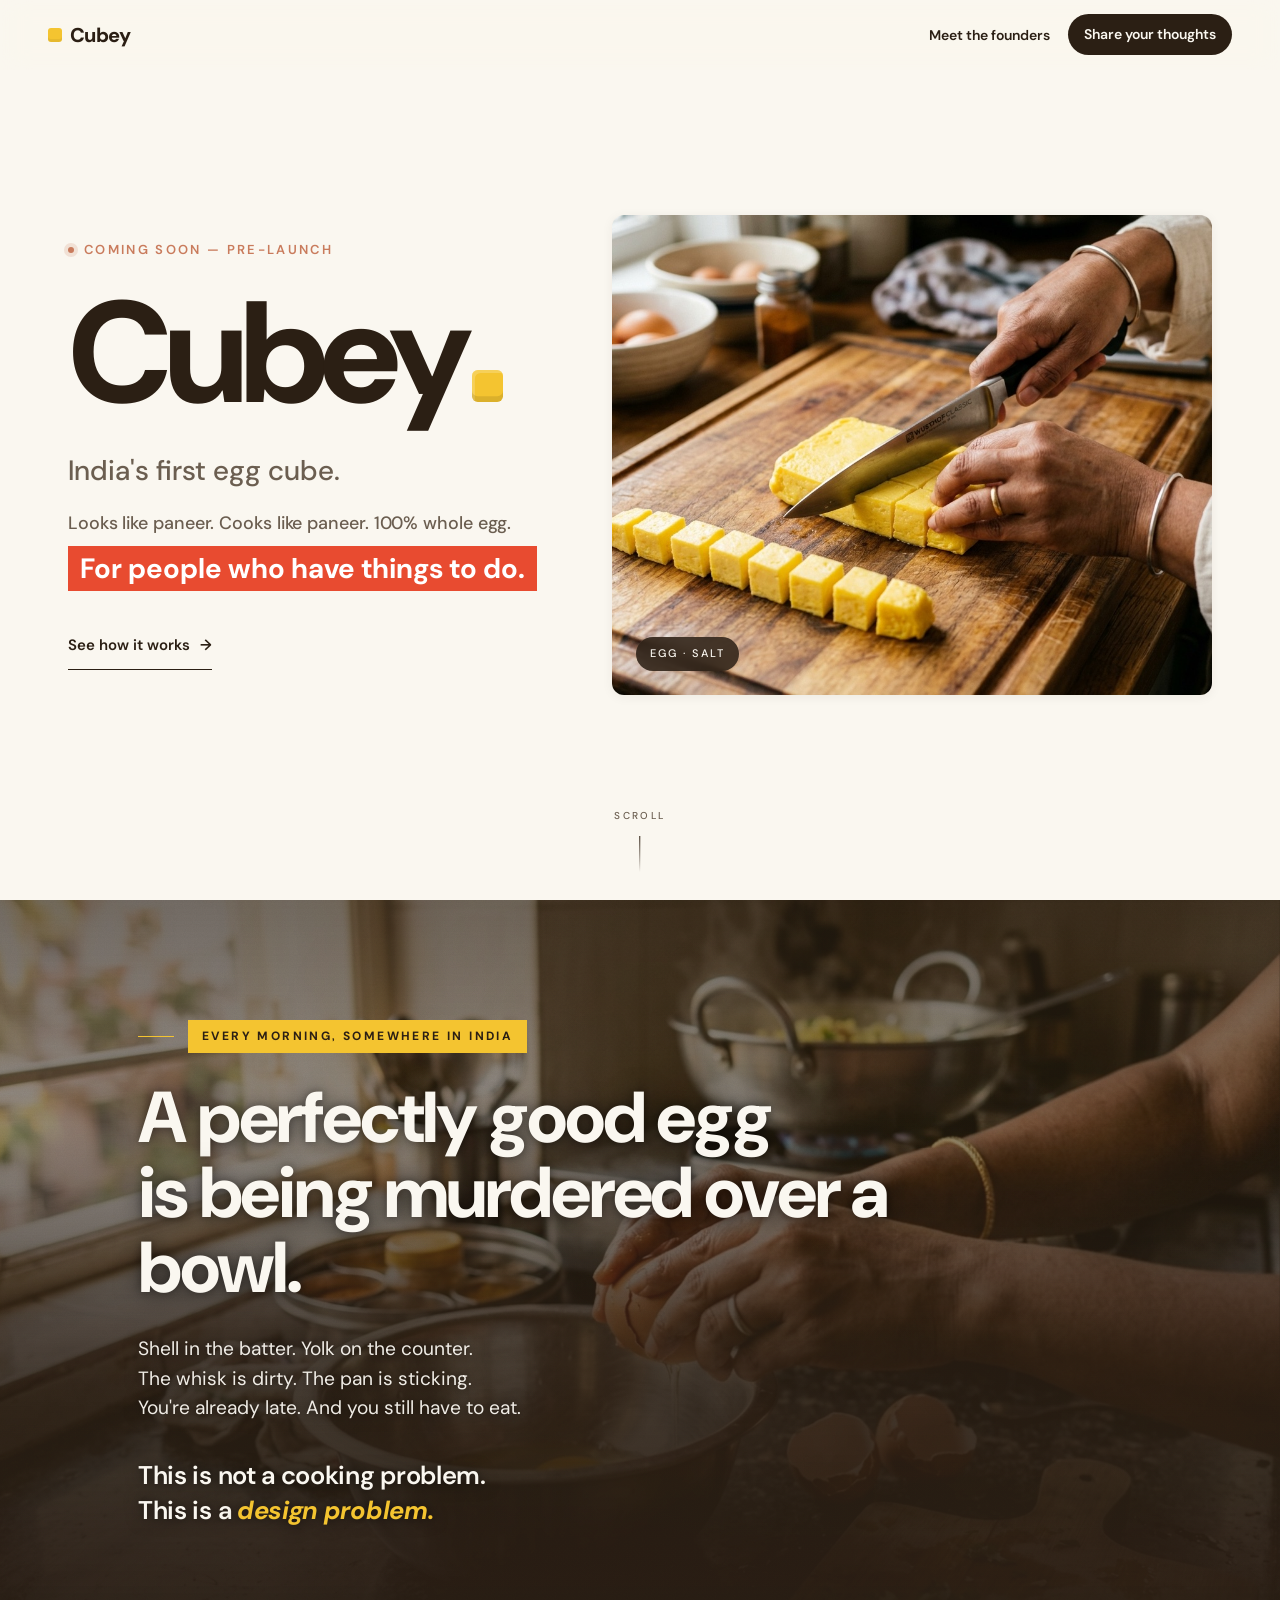
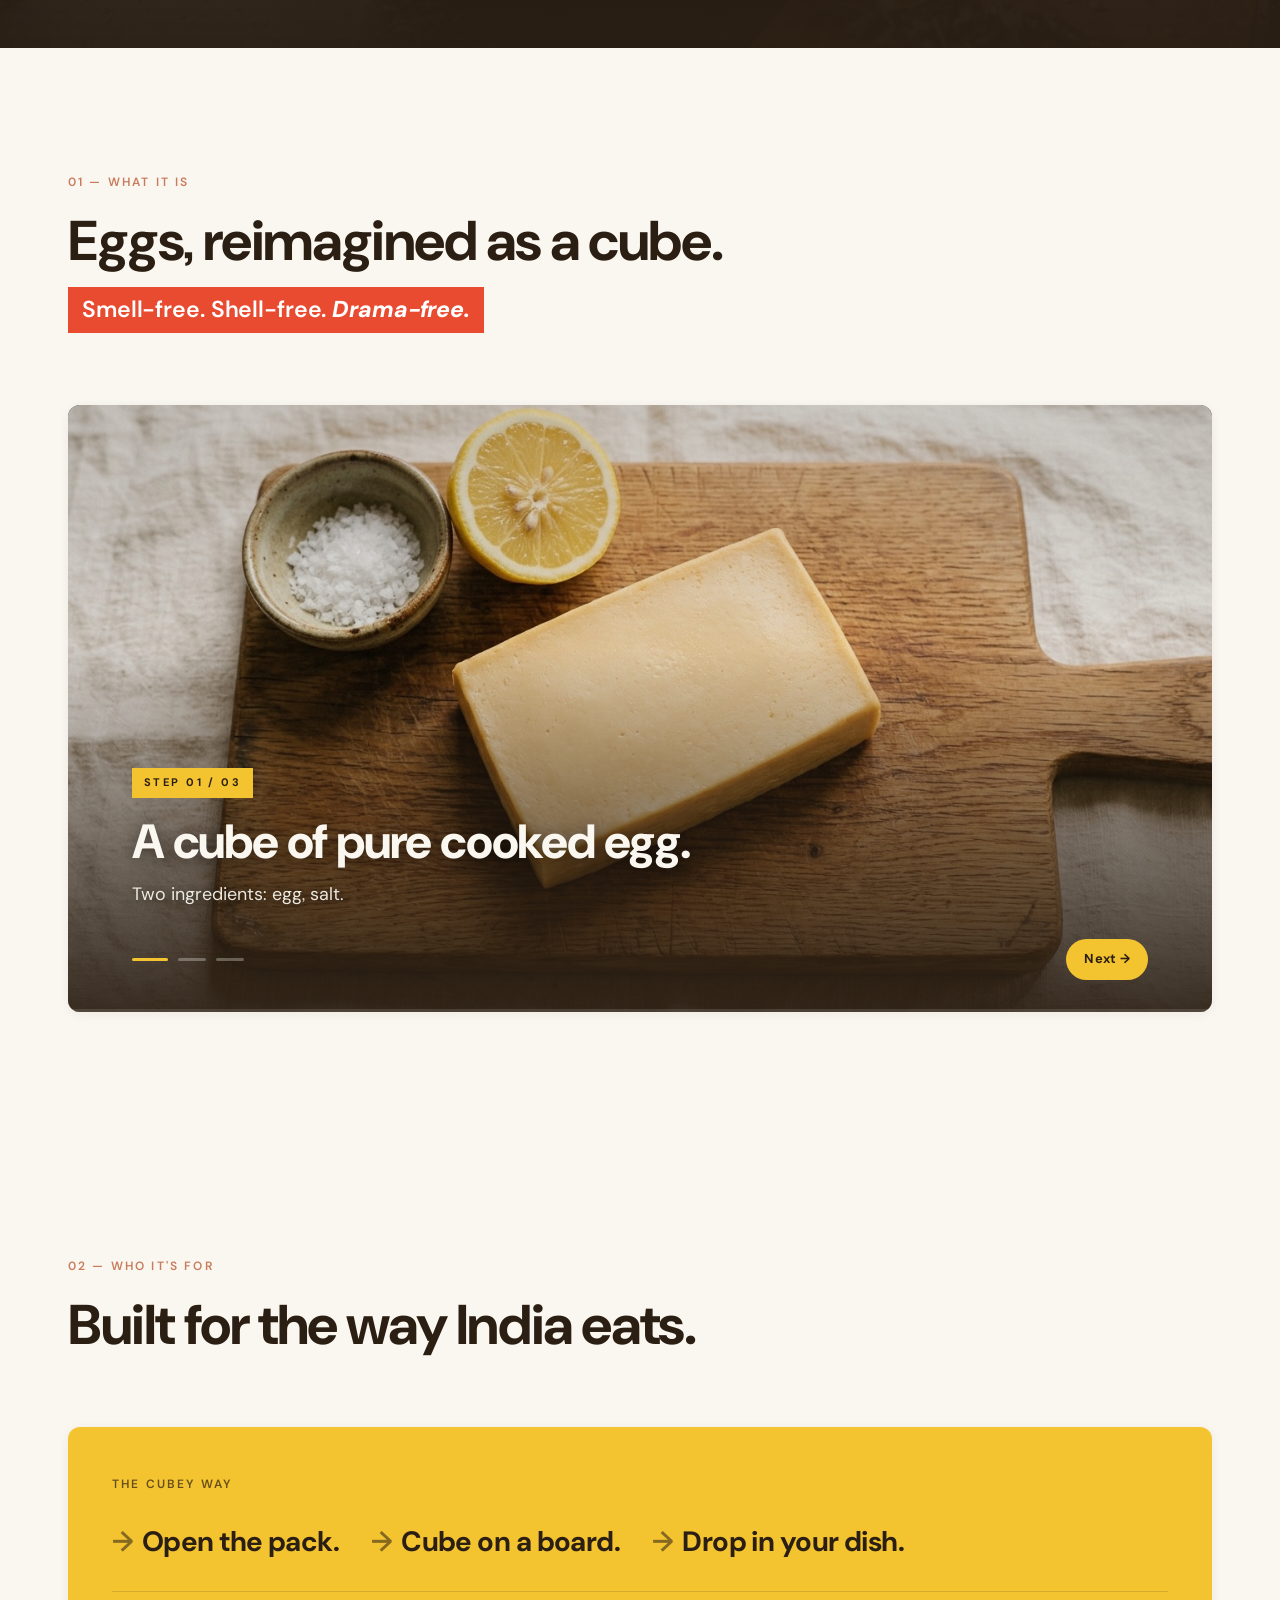
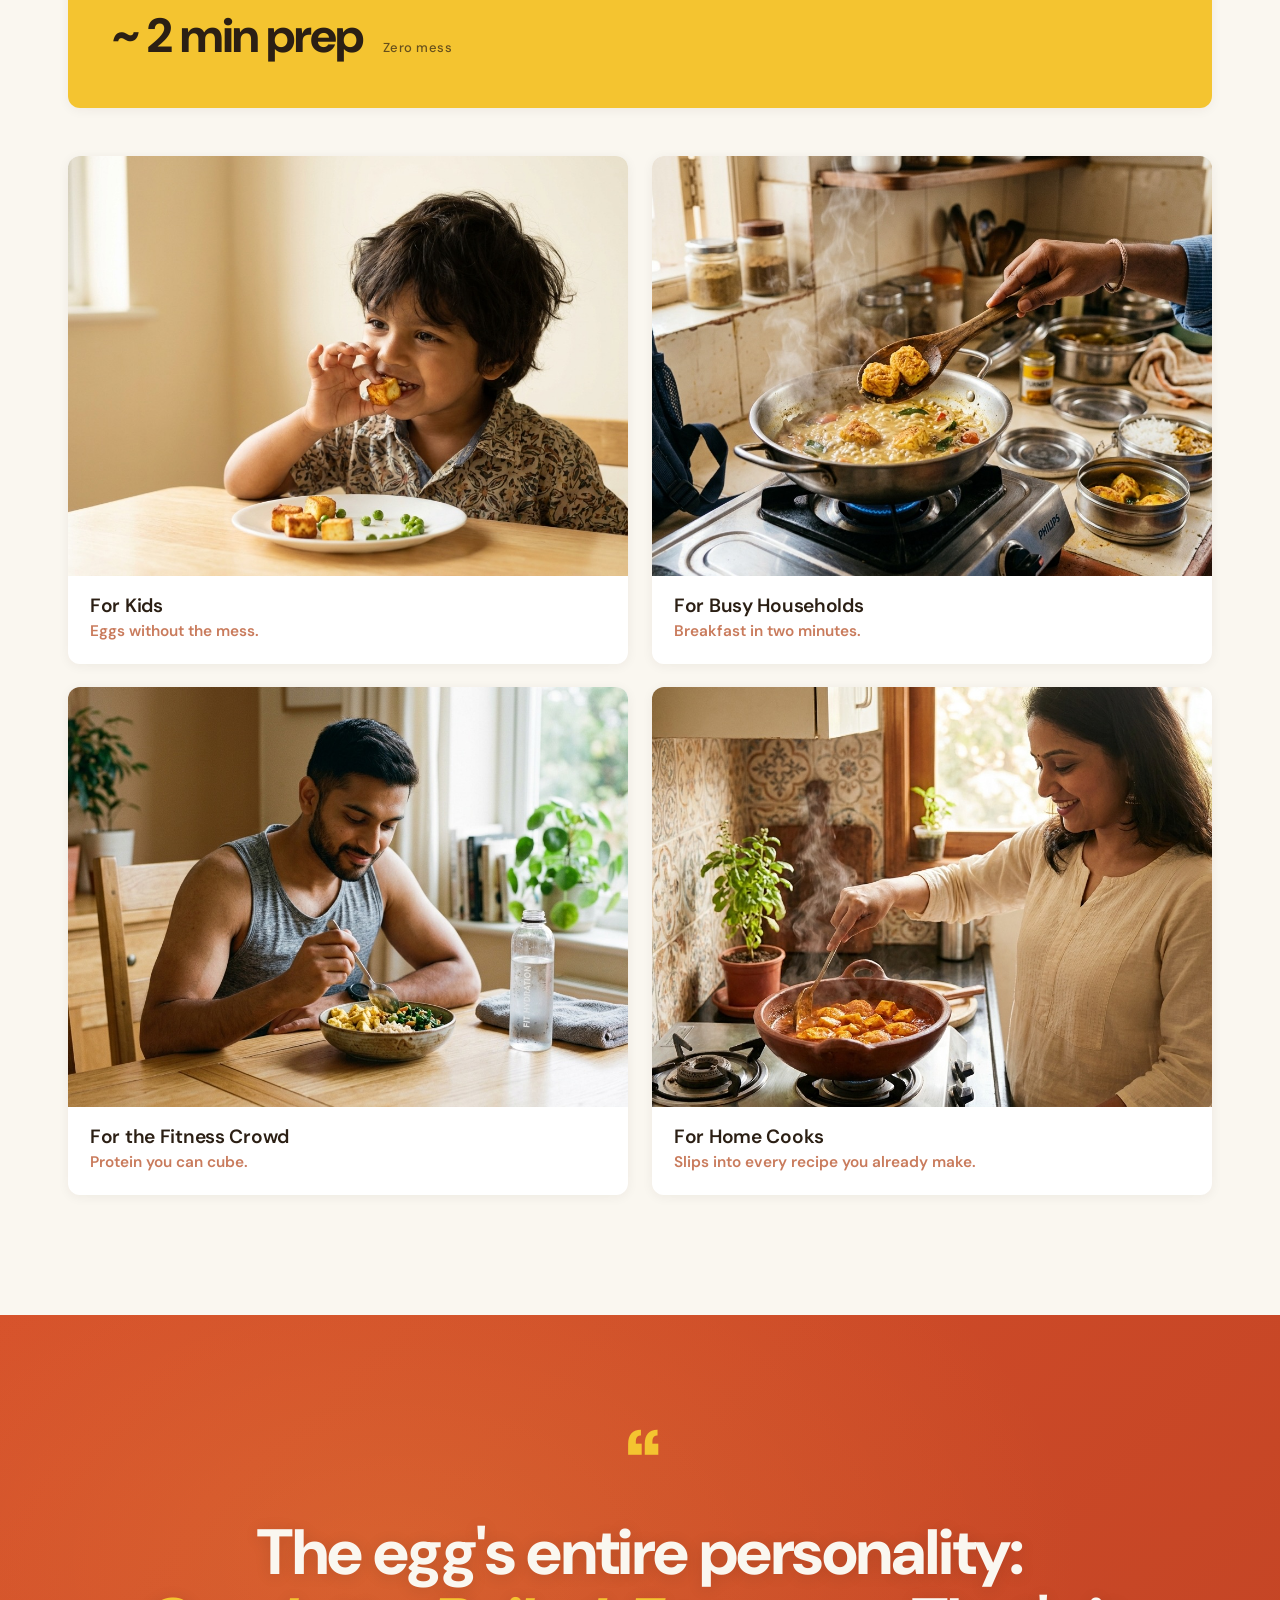
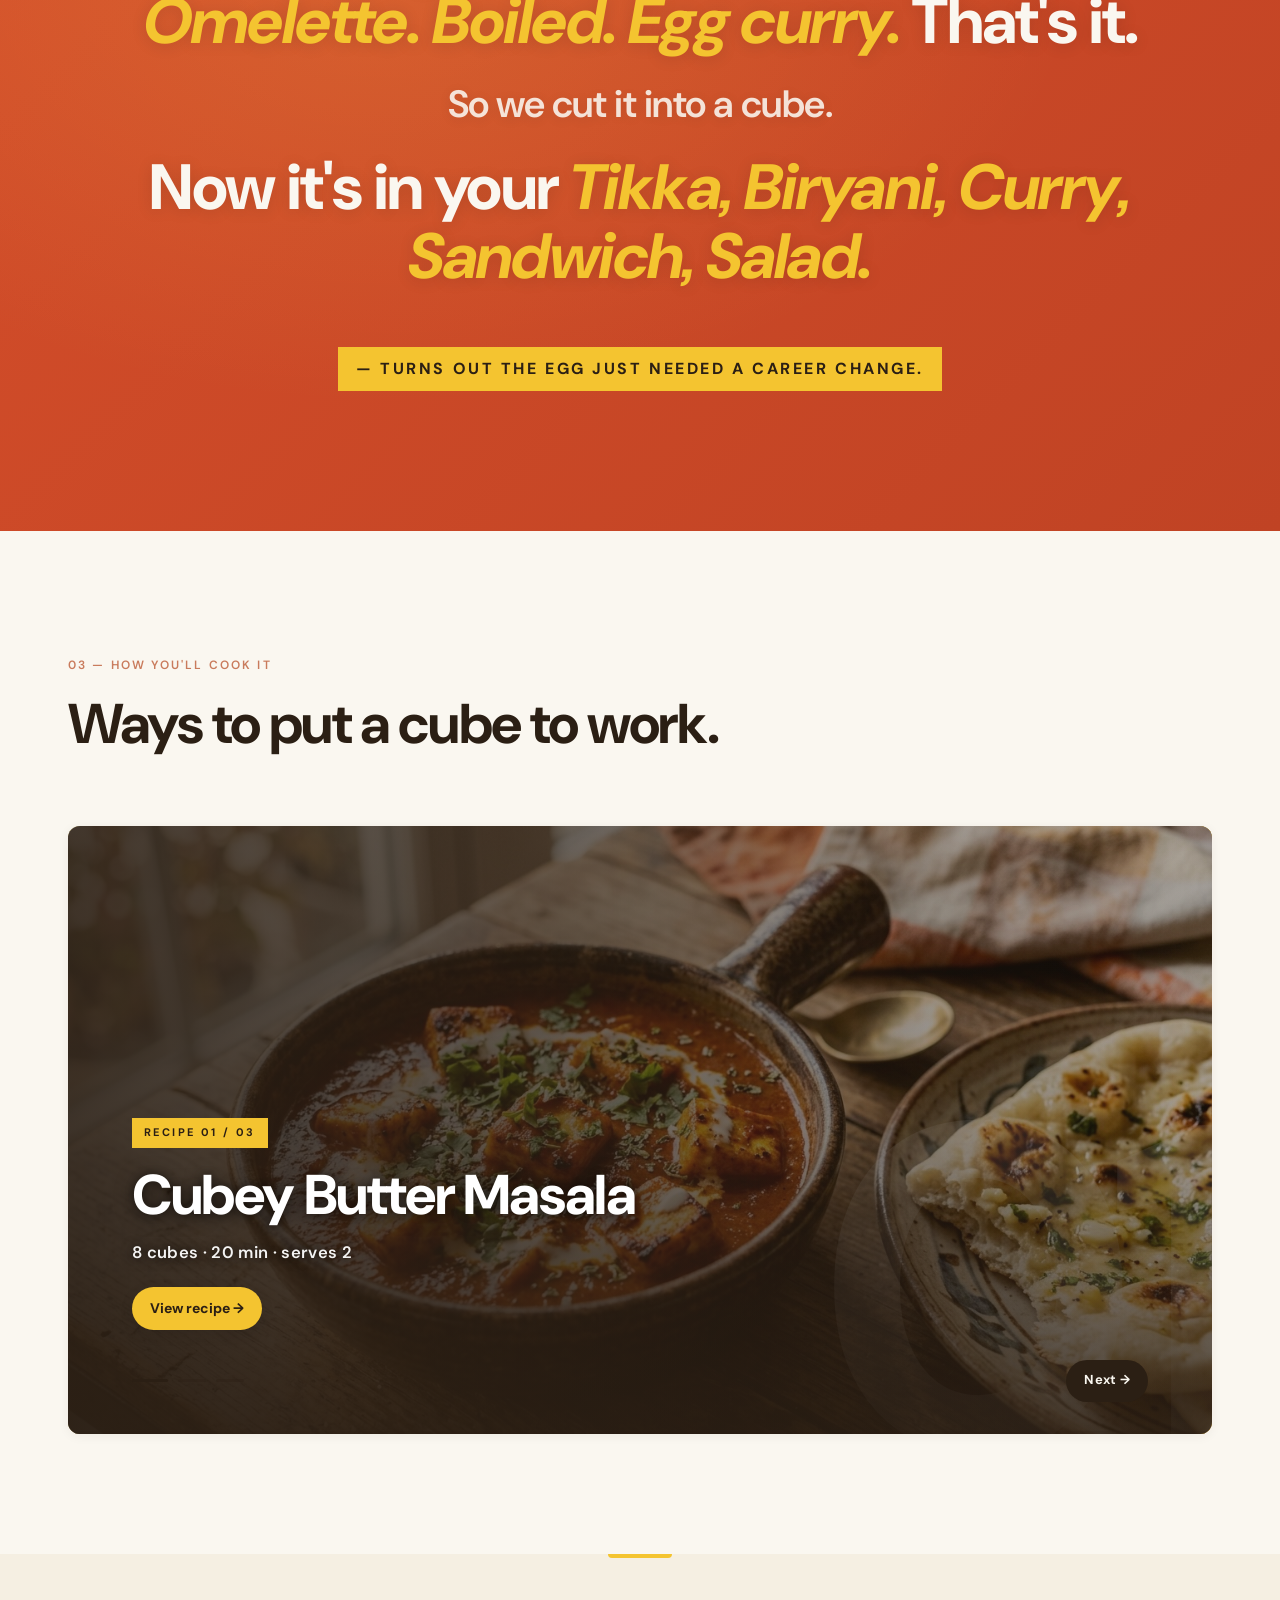
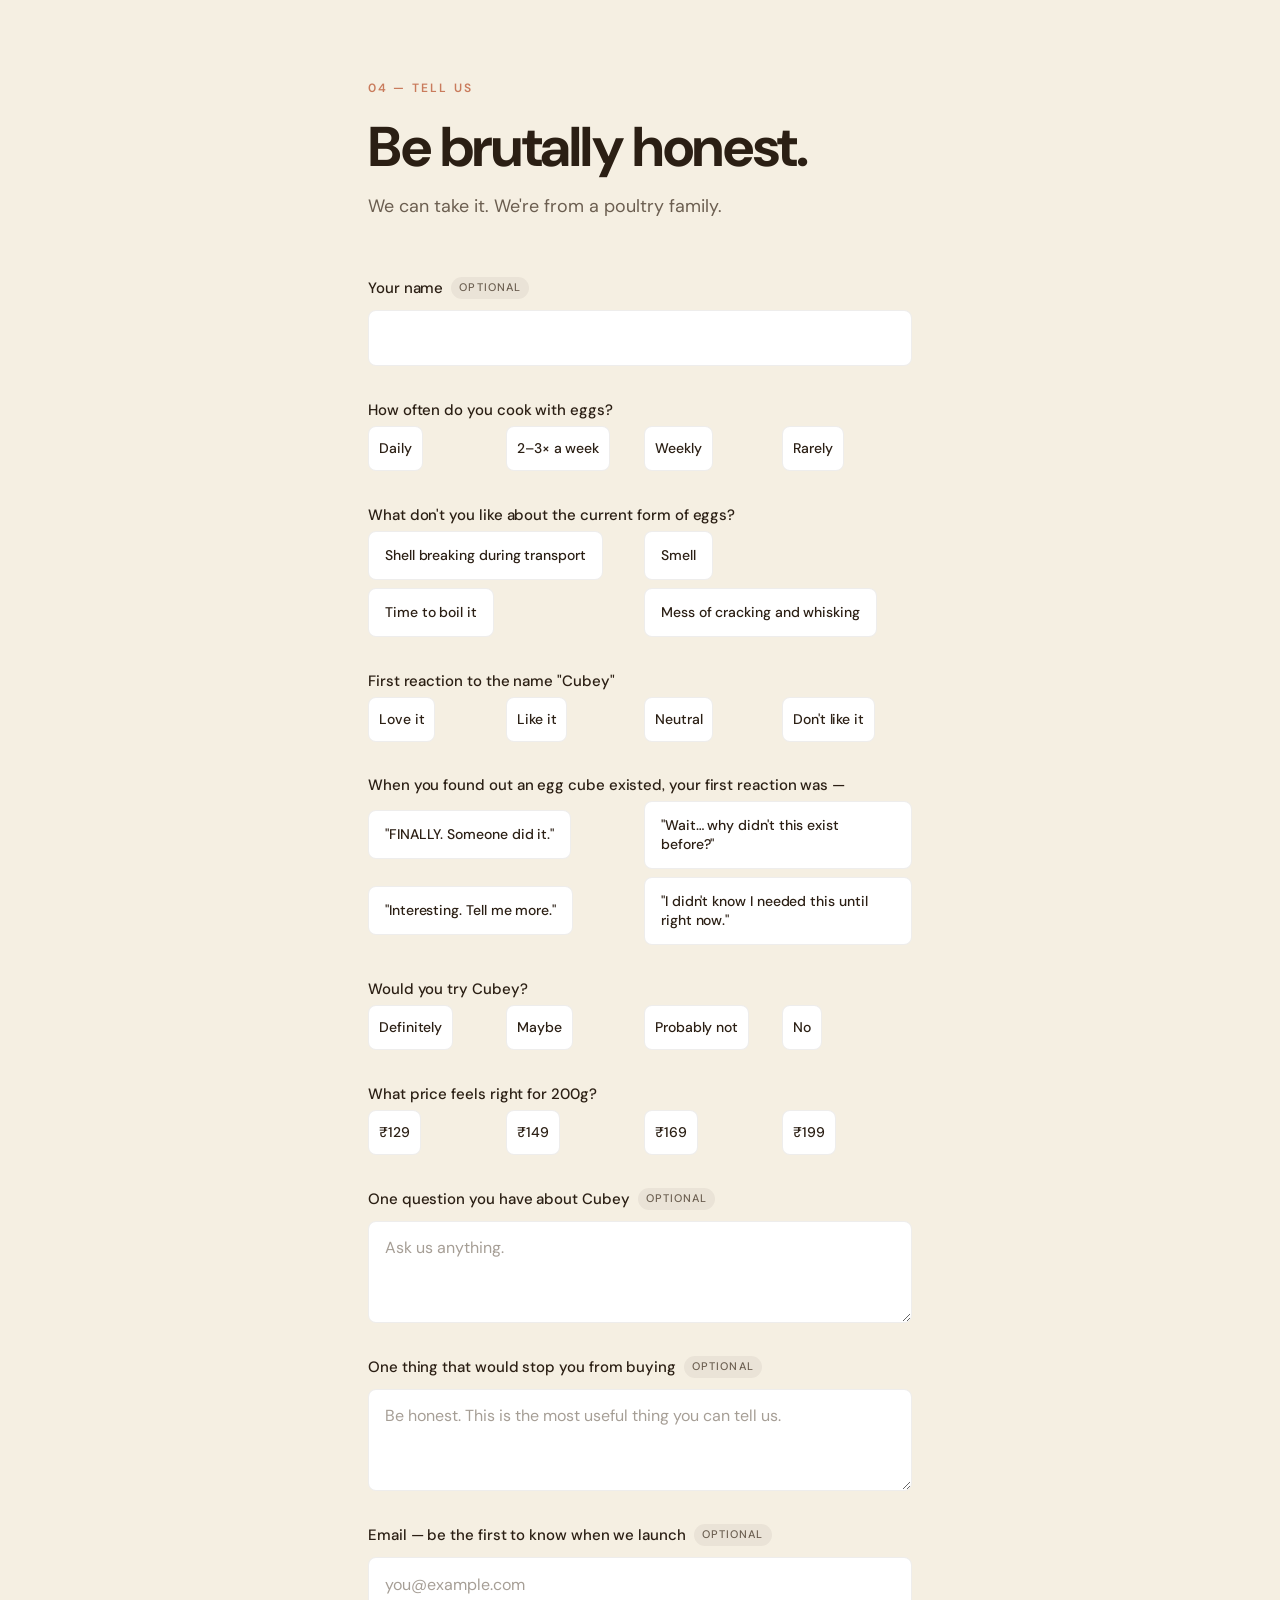
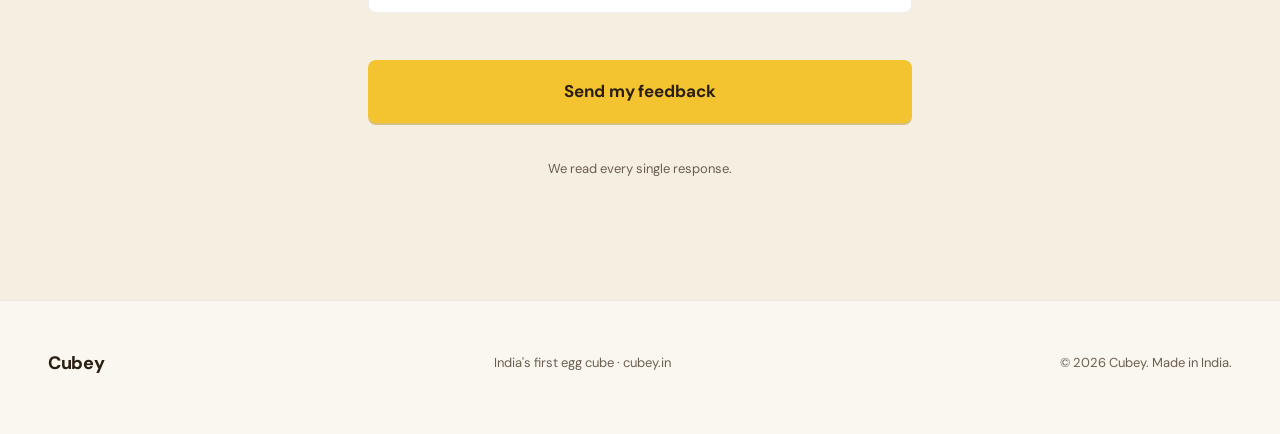
==== commit 99a847f4: "Hero tagline: insert paneer-comparison sub-line Between "India's first egg cube." and the orange-hig" ====
--- a/index.html
+++ b/index.html
@@ -62,7 +62,7 @@
         <div class="hero-content">
           <span class="eyebrow">Coming soon — pre-launch</span>
           <h1>Cubey<span class="wordmark-cube" aria-hidden="true"></span></h1>
-          <p class="tagline">India's first egg cube.<br><em>For people who have things to do.</em></p>
+          <p class="tagline">India's first egg cube.<br><span class="tagline-sub">Looks like paneer. Cooks like paneer. 100% whole egg.</span><br><em>For people who have things to do.</em></p>
           <a href="#what" class="hero-link">See how it works <span aria-hidden="true">→</span></a>
         </div>
 
--- a/styles.css
+++ b/styles.css
@@ -299,6 +299,15 @@
   border-radius: 0;
   -webkit-box-decoration-break: clone;
   box-decoration-break: clone;
+}
+.tagline-sub {
+  display: inline-block;
+  font-size: clamp(15px, 1.4vw, 18px);
+  color: var(--text-muted);
+  font-weight: 500;
+  line-height: 1.45;
+  margin: 4px 0;
+  letter-spacing: -0.005em;
 }
 
 .hero-link {
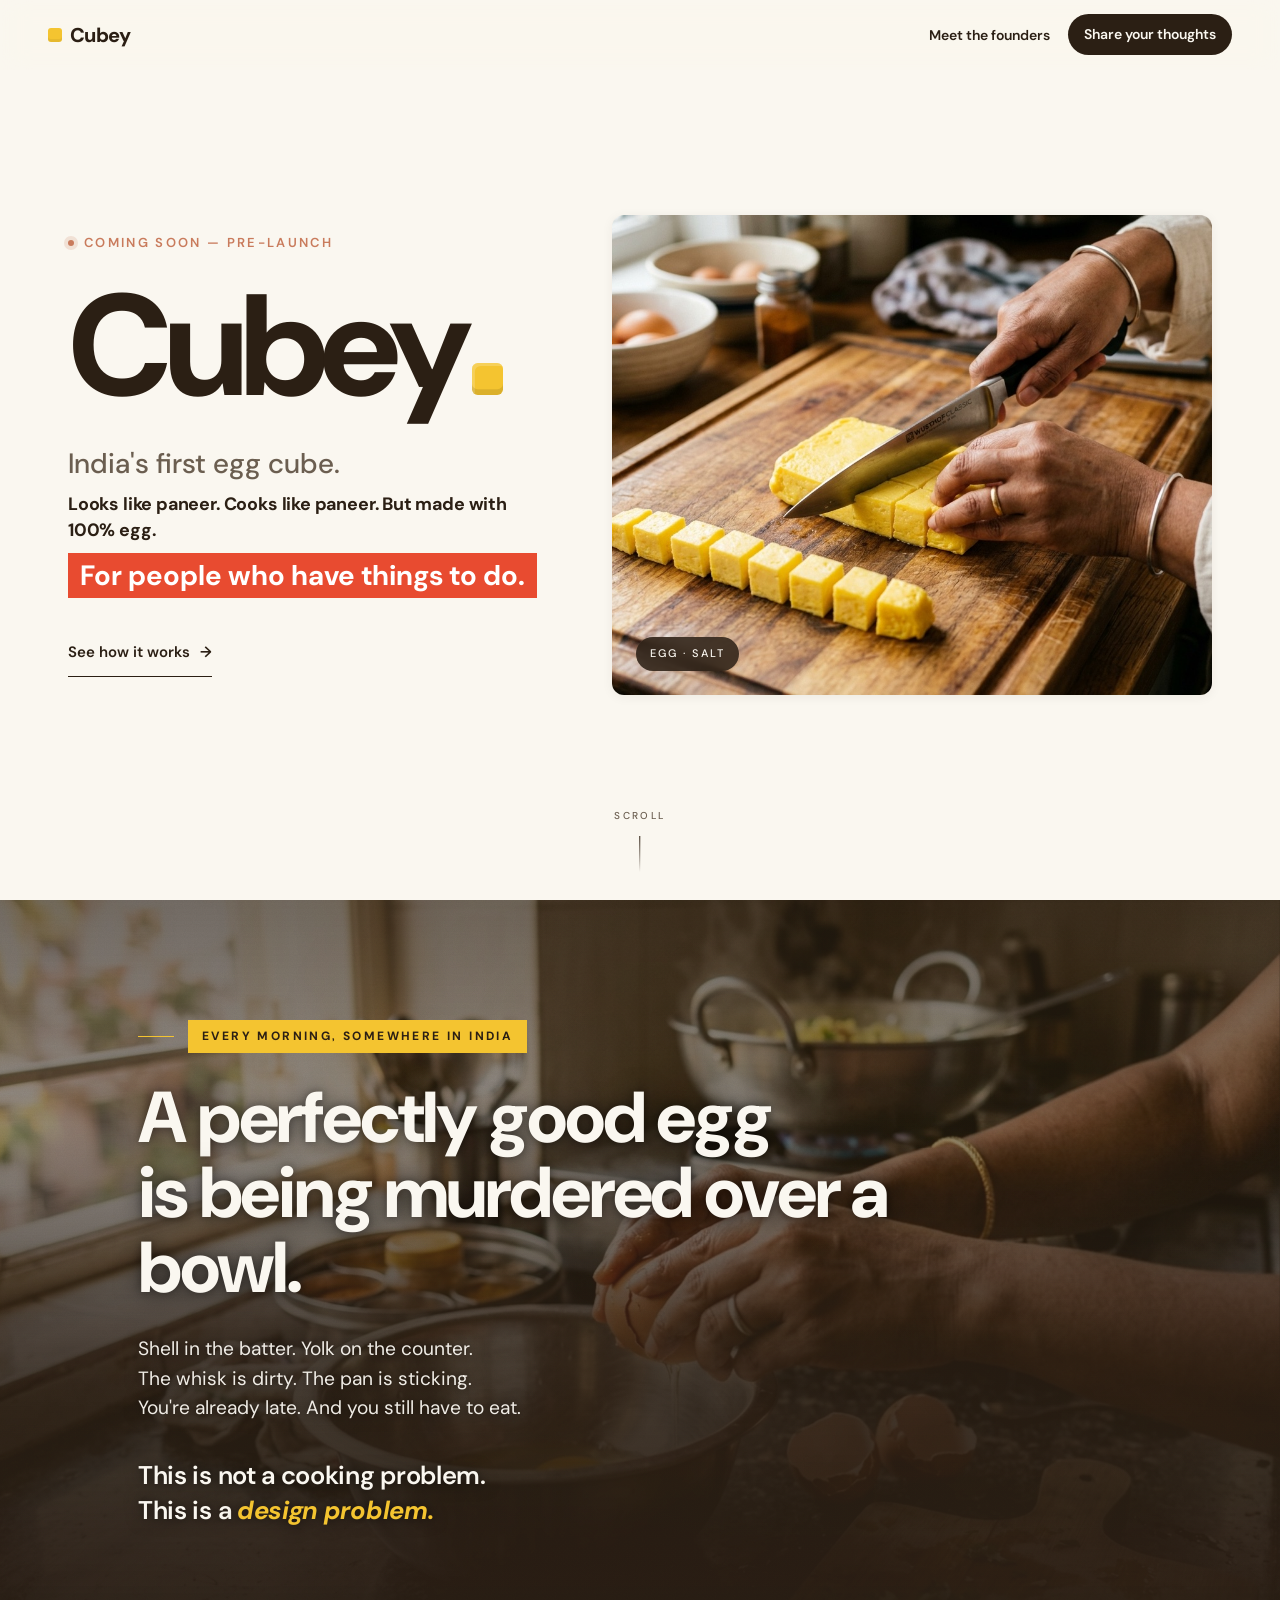
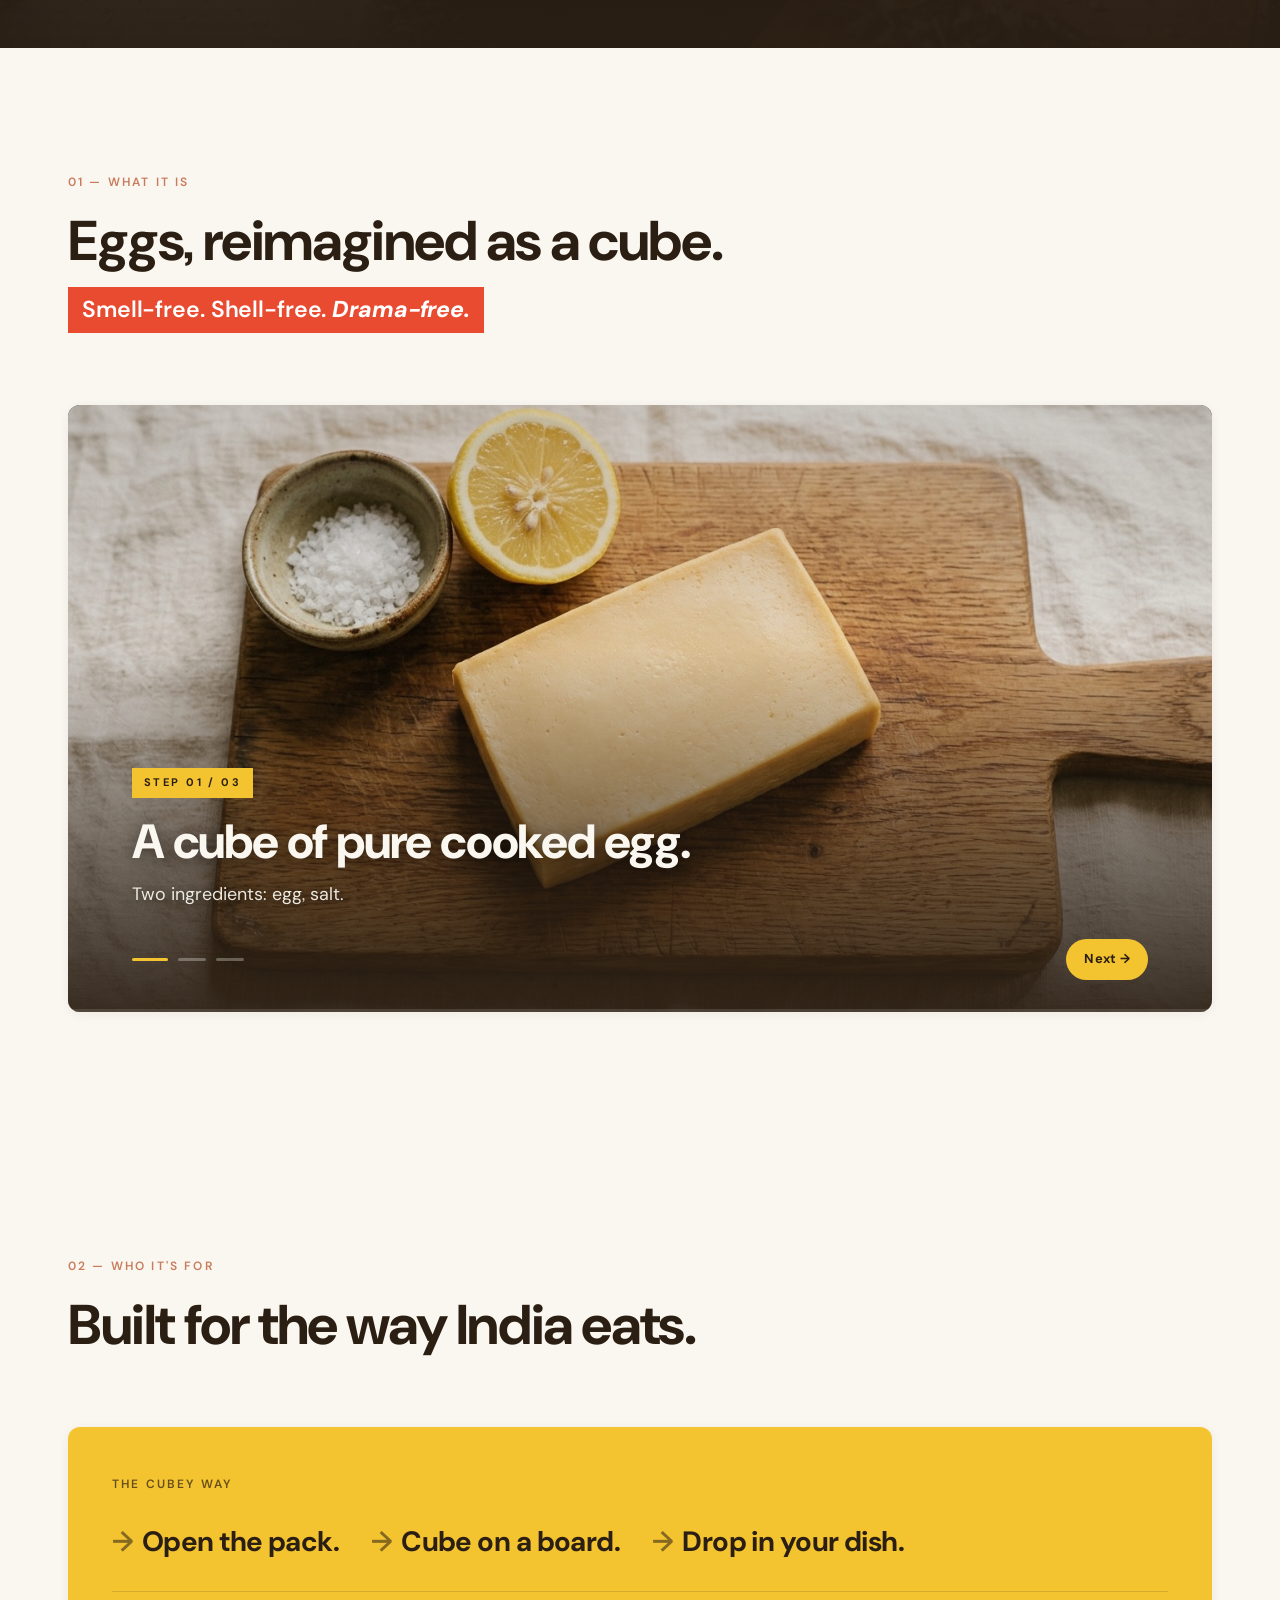
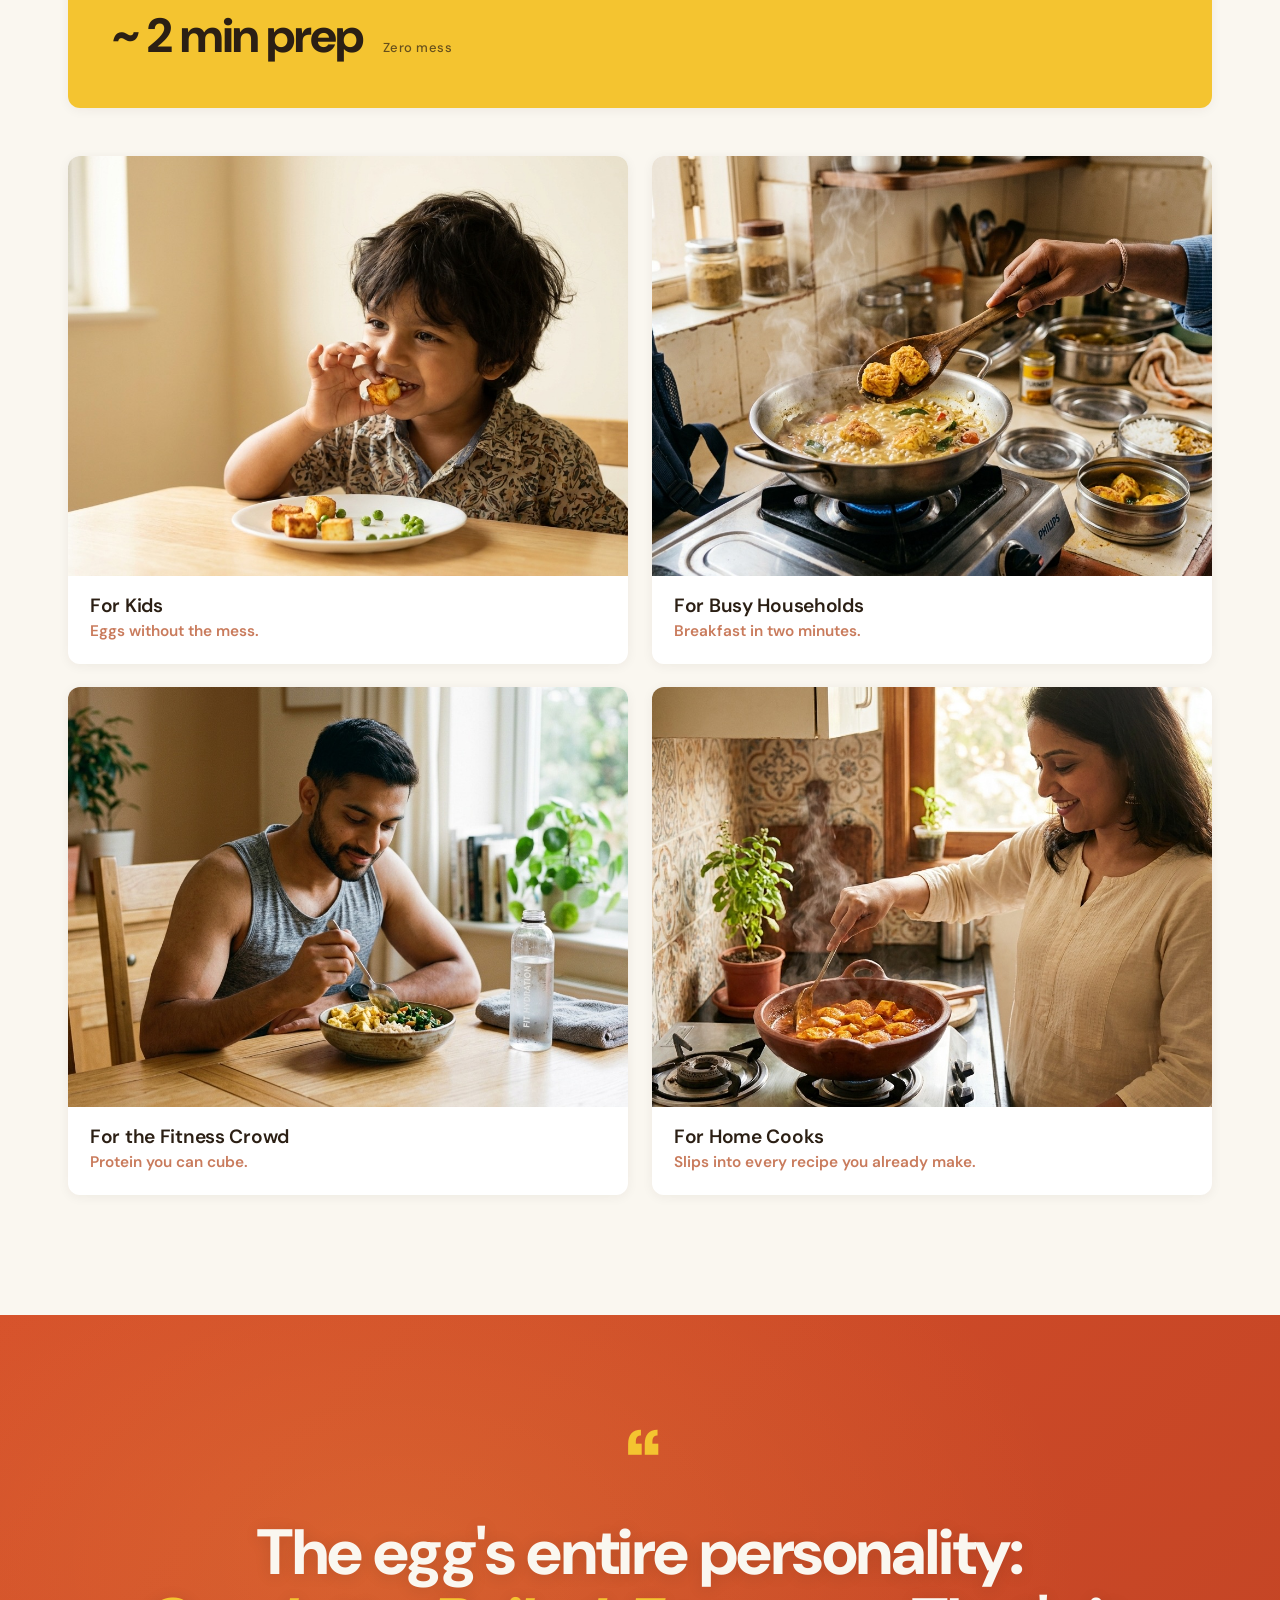
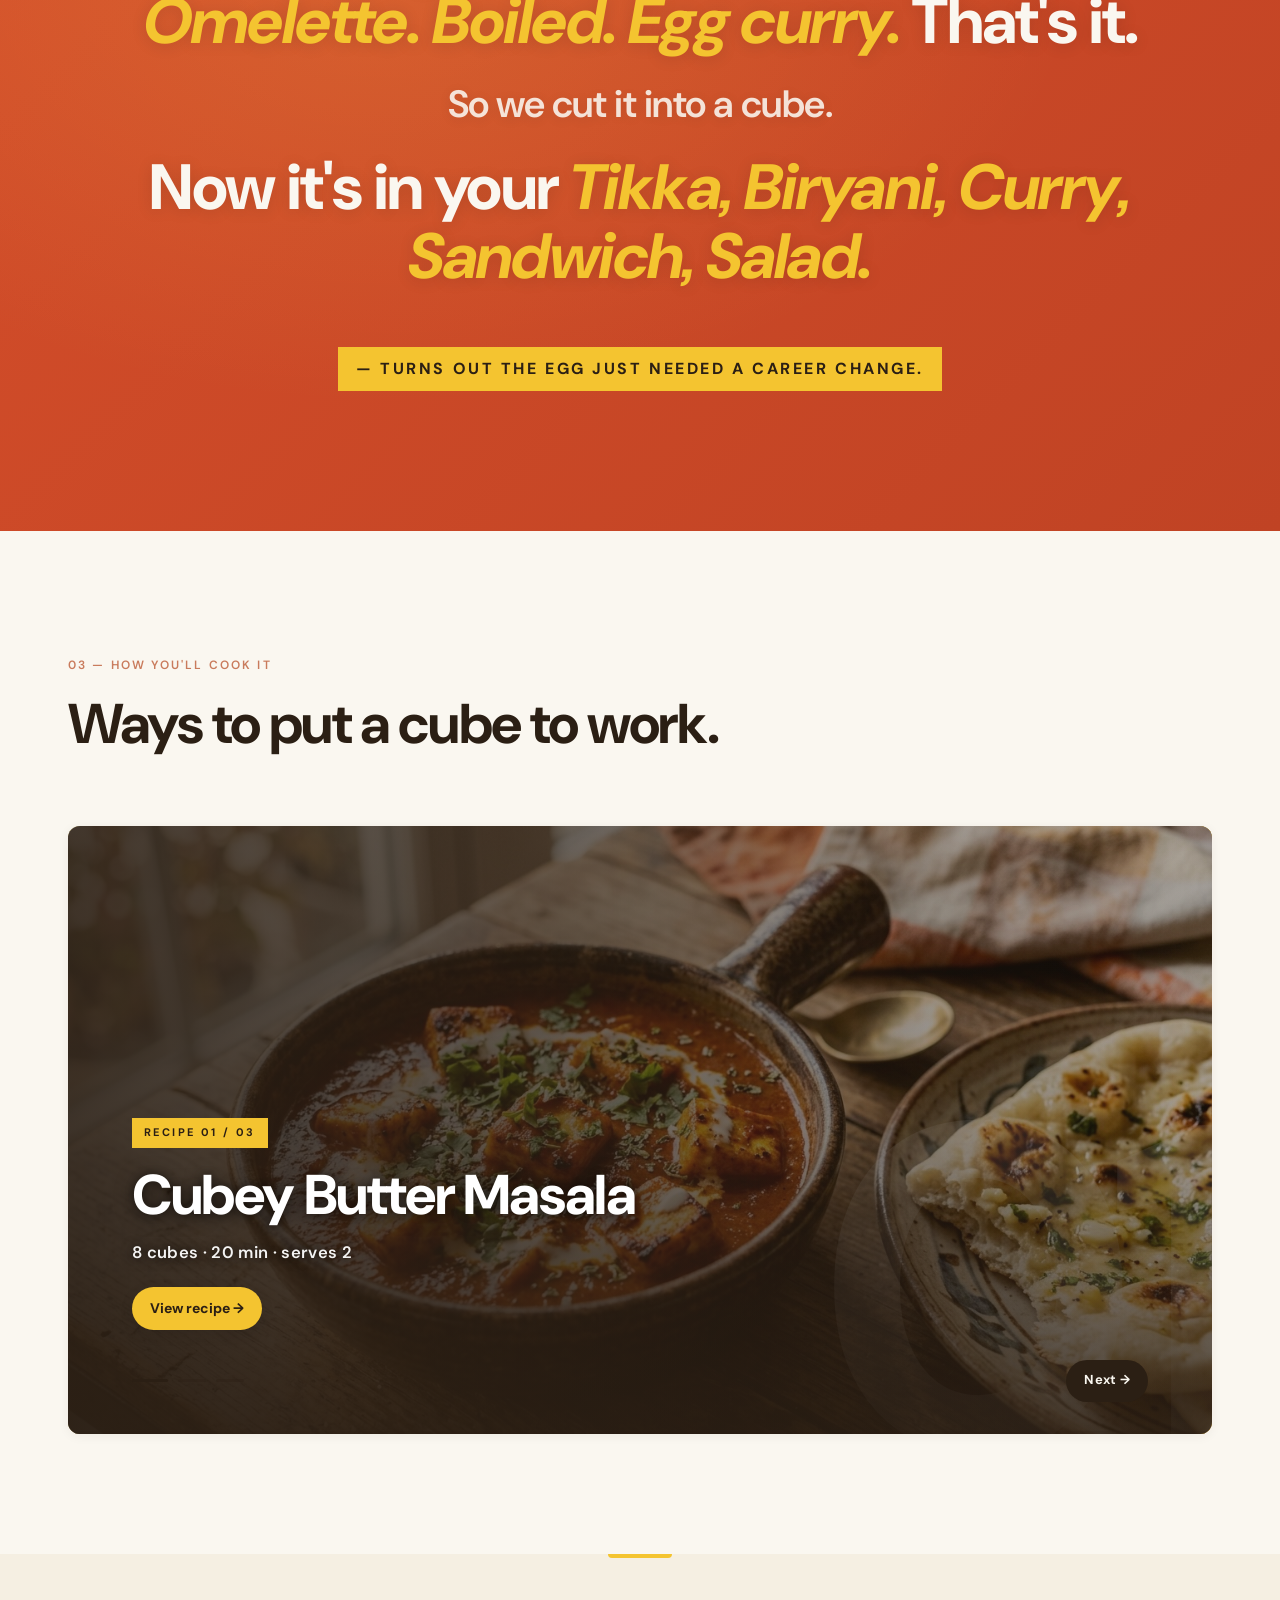
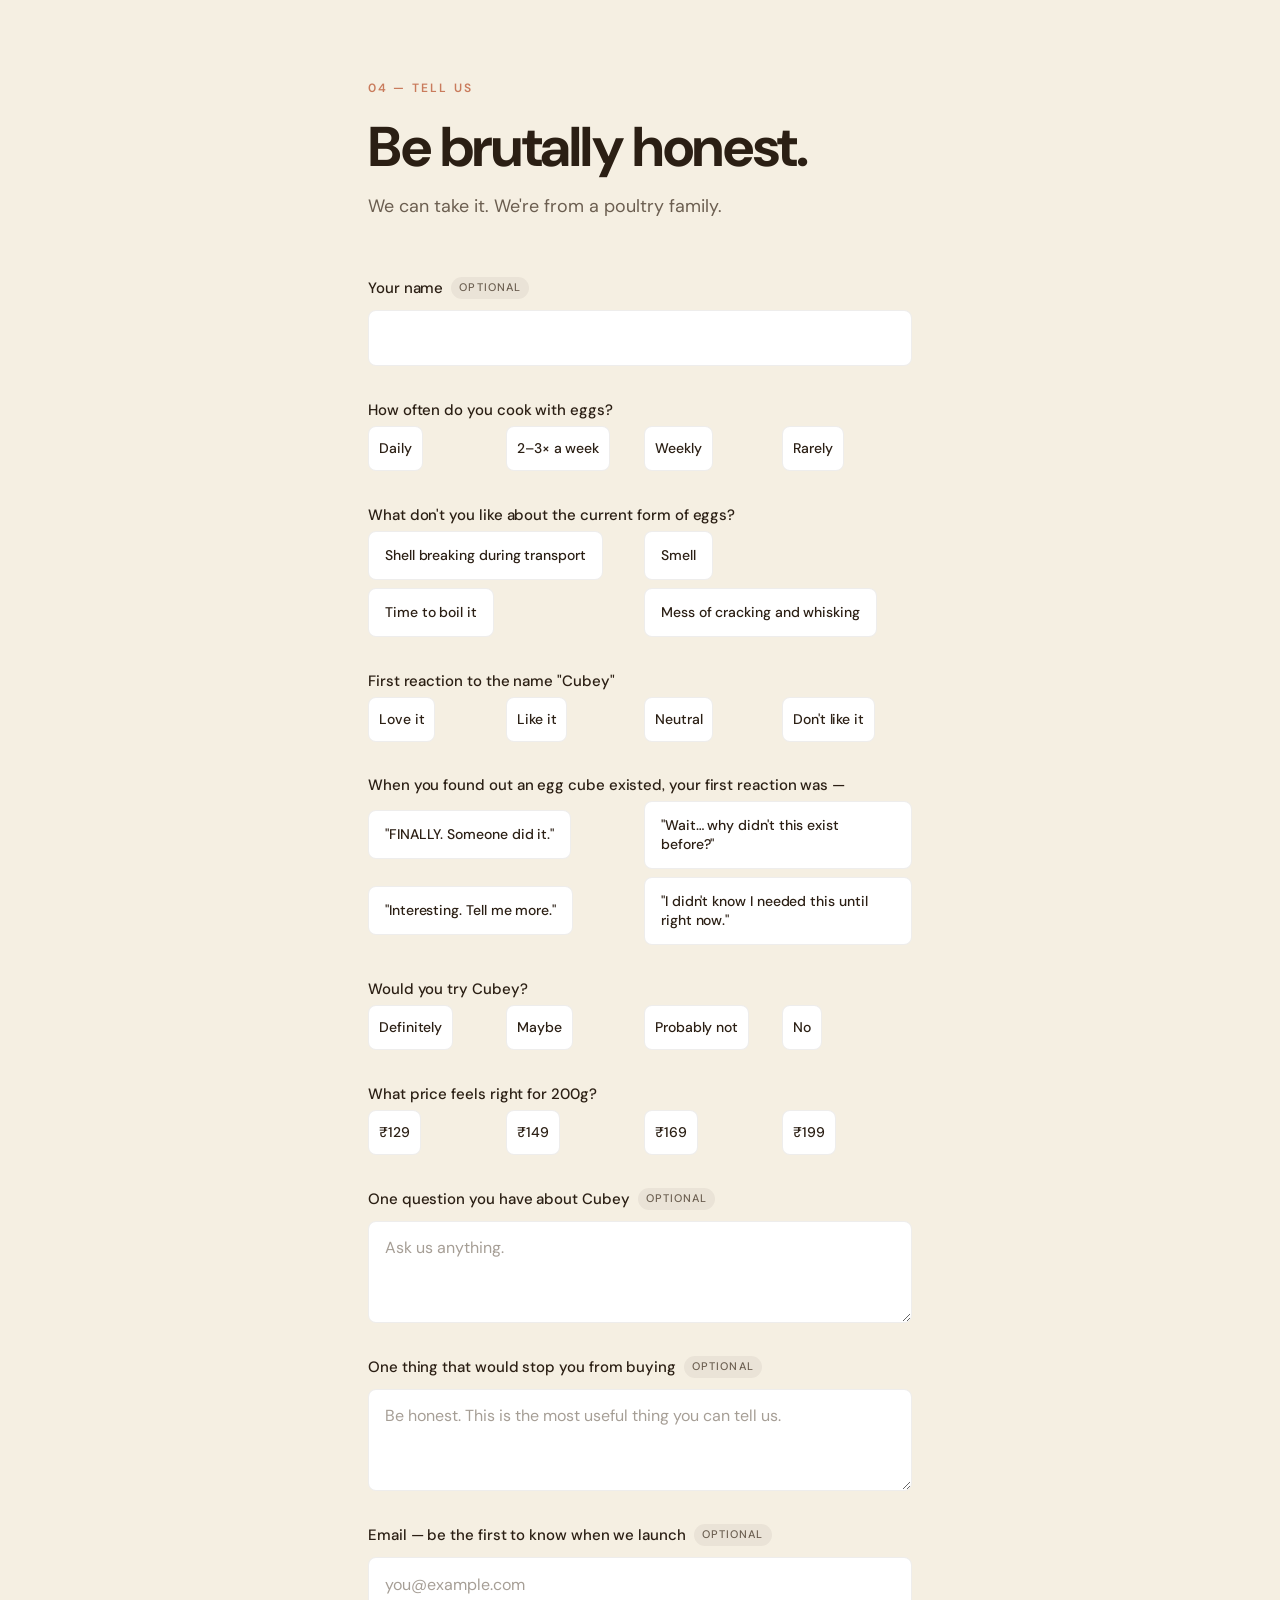
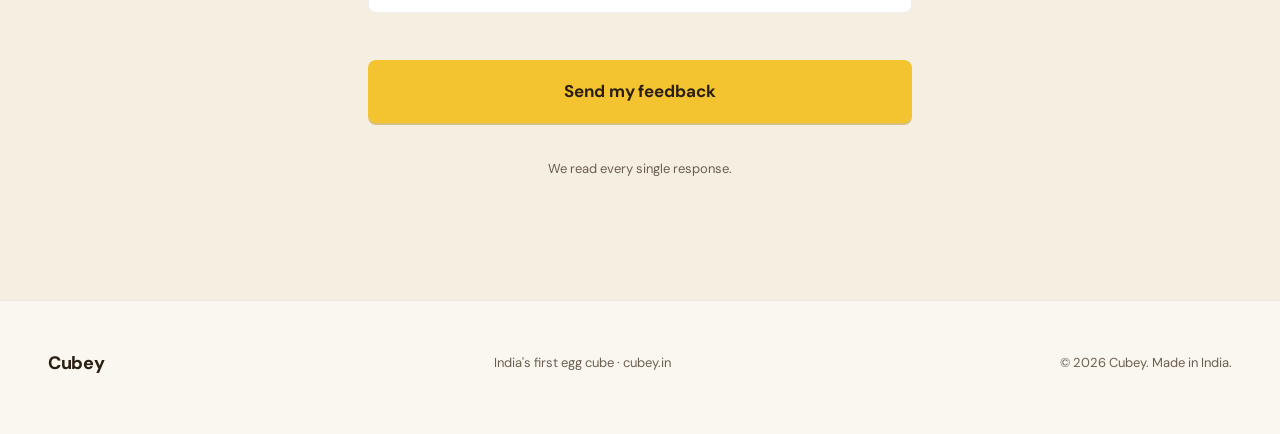
==== commit 5e9e0fb9: "Tagline sub-line: new copy + bold weight "Looks like paneer. Cooks like paneer. 100% whole egg." → "" ====
--- a/index.html
+++ b/index.html
@@ -62,7 +62,7 @@
         <div class="hero-content">
           <span class="eyebrow">Coming soon — pre-launch</span>
           <h1>Cubey<span class="wordmark-cube" aria-hidden="true"></span></h1>
-          <p class="tagline">India's first egg cube.<br><span class="tagline-sub">Looks like paneer. Cooks like paneer. 100% whole egg.</span><br><em>For people who have things to do.</em></p>
+          <p class="tagline">India's first egg cube.<br><span class="tagline-sub">Looks like paneer. Cooks like paneer. But made with 100% egg.</span><br><em>For people who have things to do.</em></p>
           <a href="#what" class="hero-link">See how it works <span aria-hidden="true">→</span></a>
         </div>
 
--- a/styles.css
+++ b/styles.css
@@ -303,11 +303,11 @@
 .tagline-sub {
   display: inline-block;
   font-size: clamp(15px, 1.4vw, 18px);
-  color: var(--text-muted);
-  font-weight: 500;
+  color: var(--text);
+  font-weight: 700;
   line-height: 1.45;
   margin: 4px 0;
-  letter-spacing: -0.005em;
+  letter-spacing: -0.01em;
 }
 
 .hero-link {
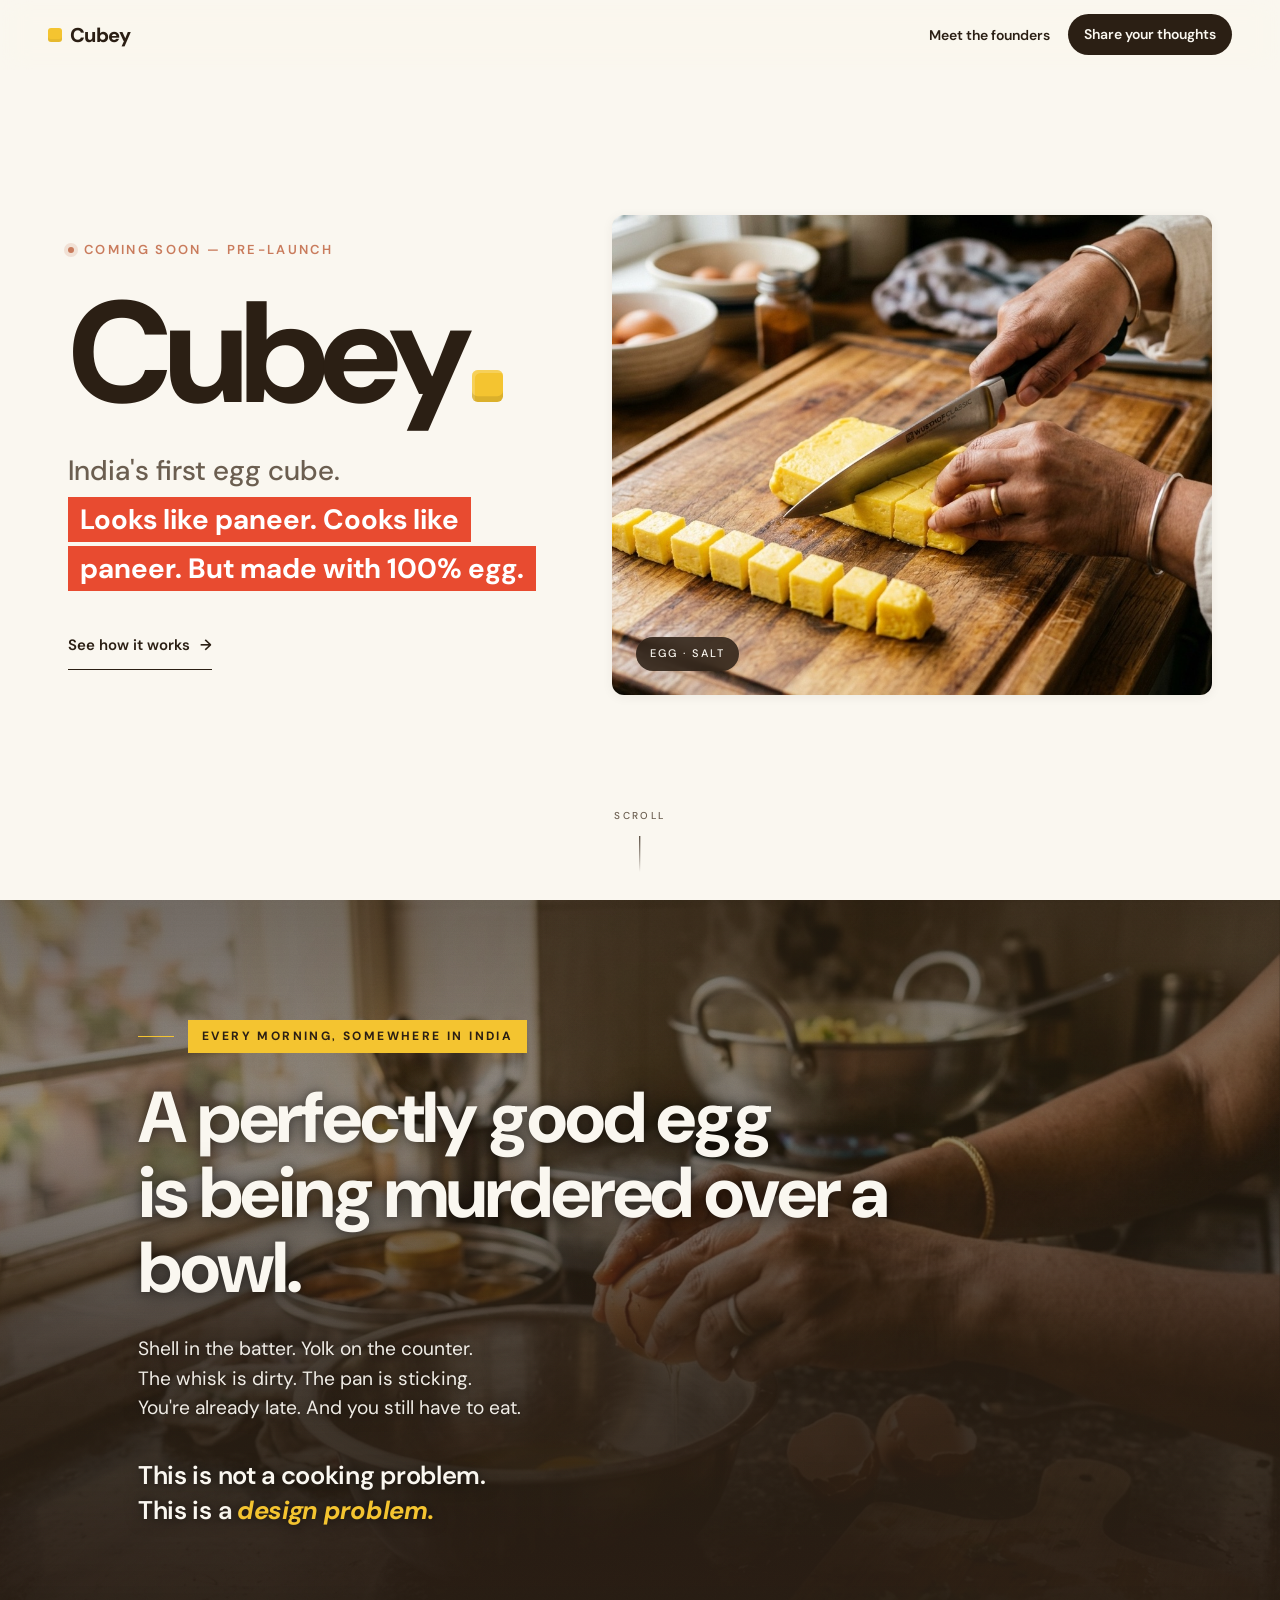
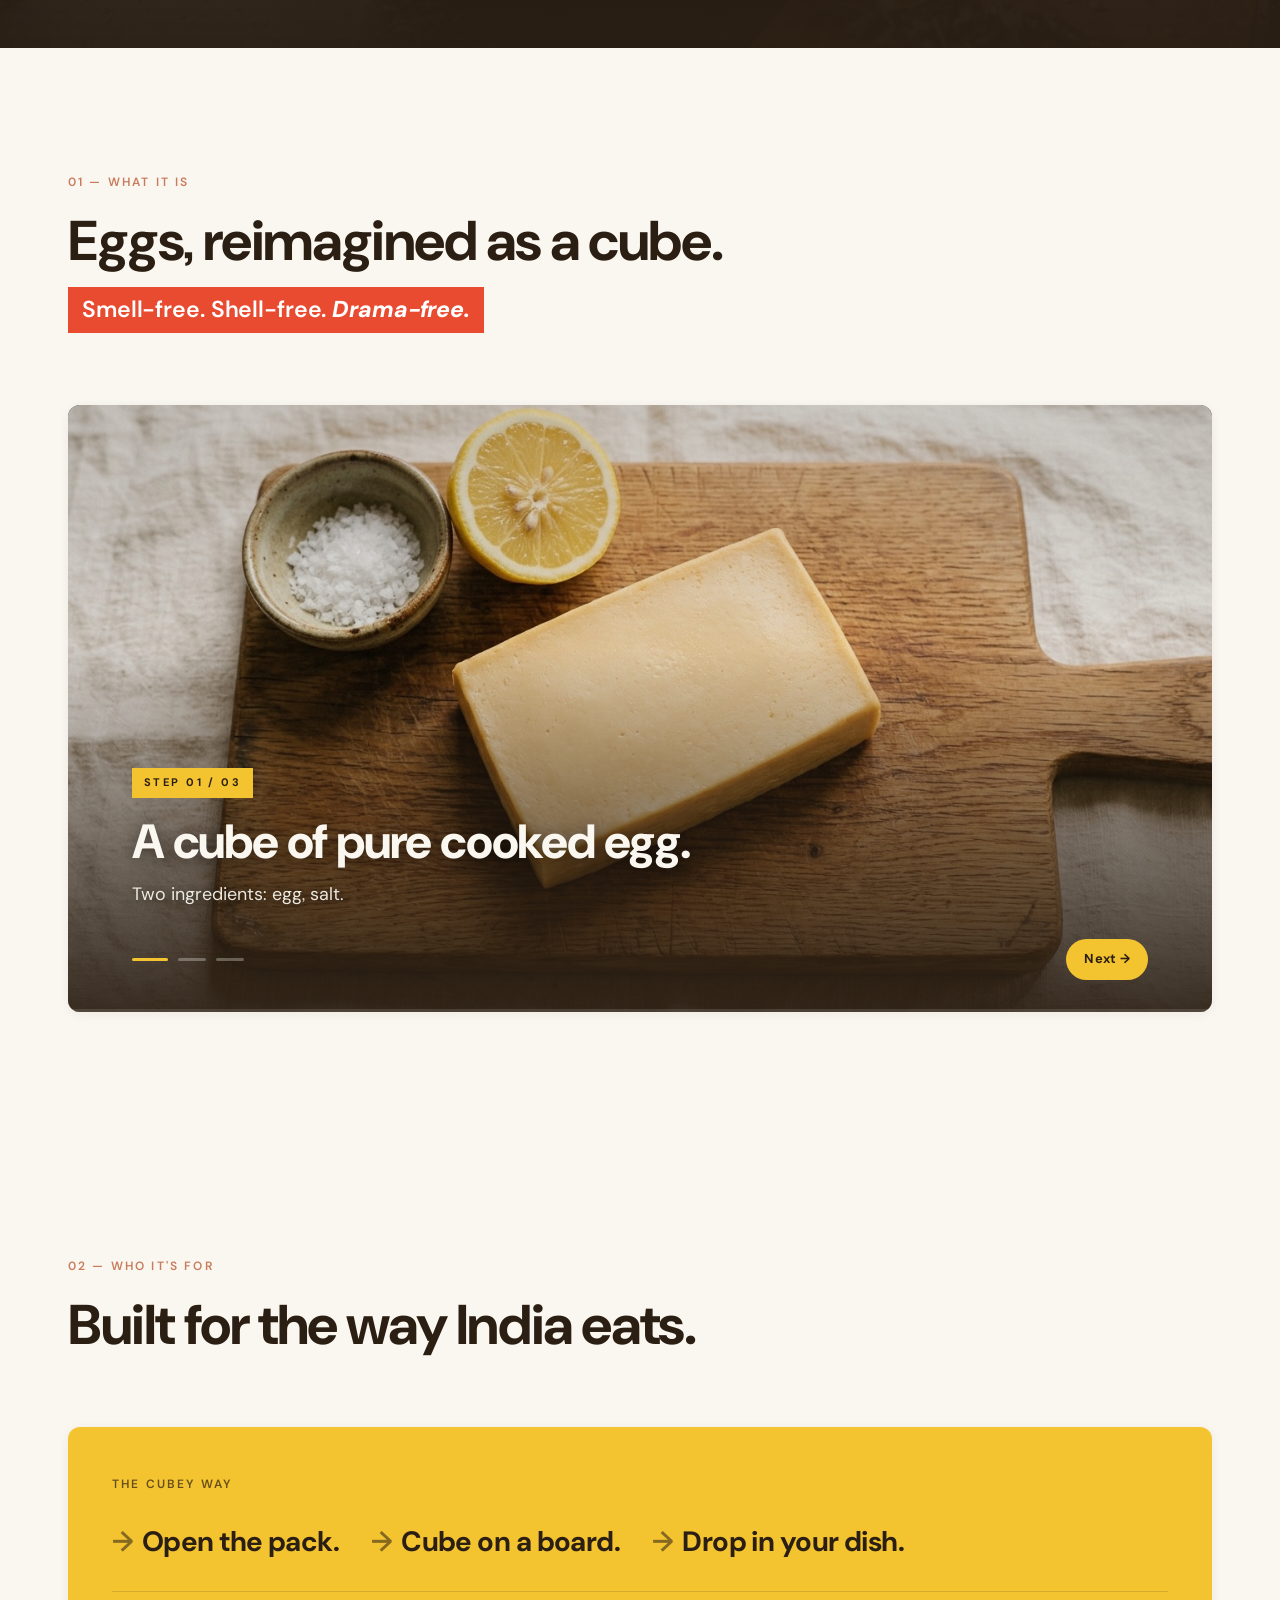
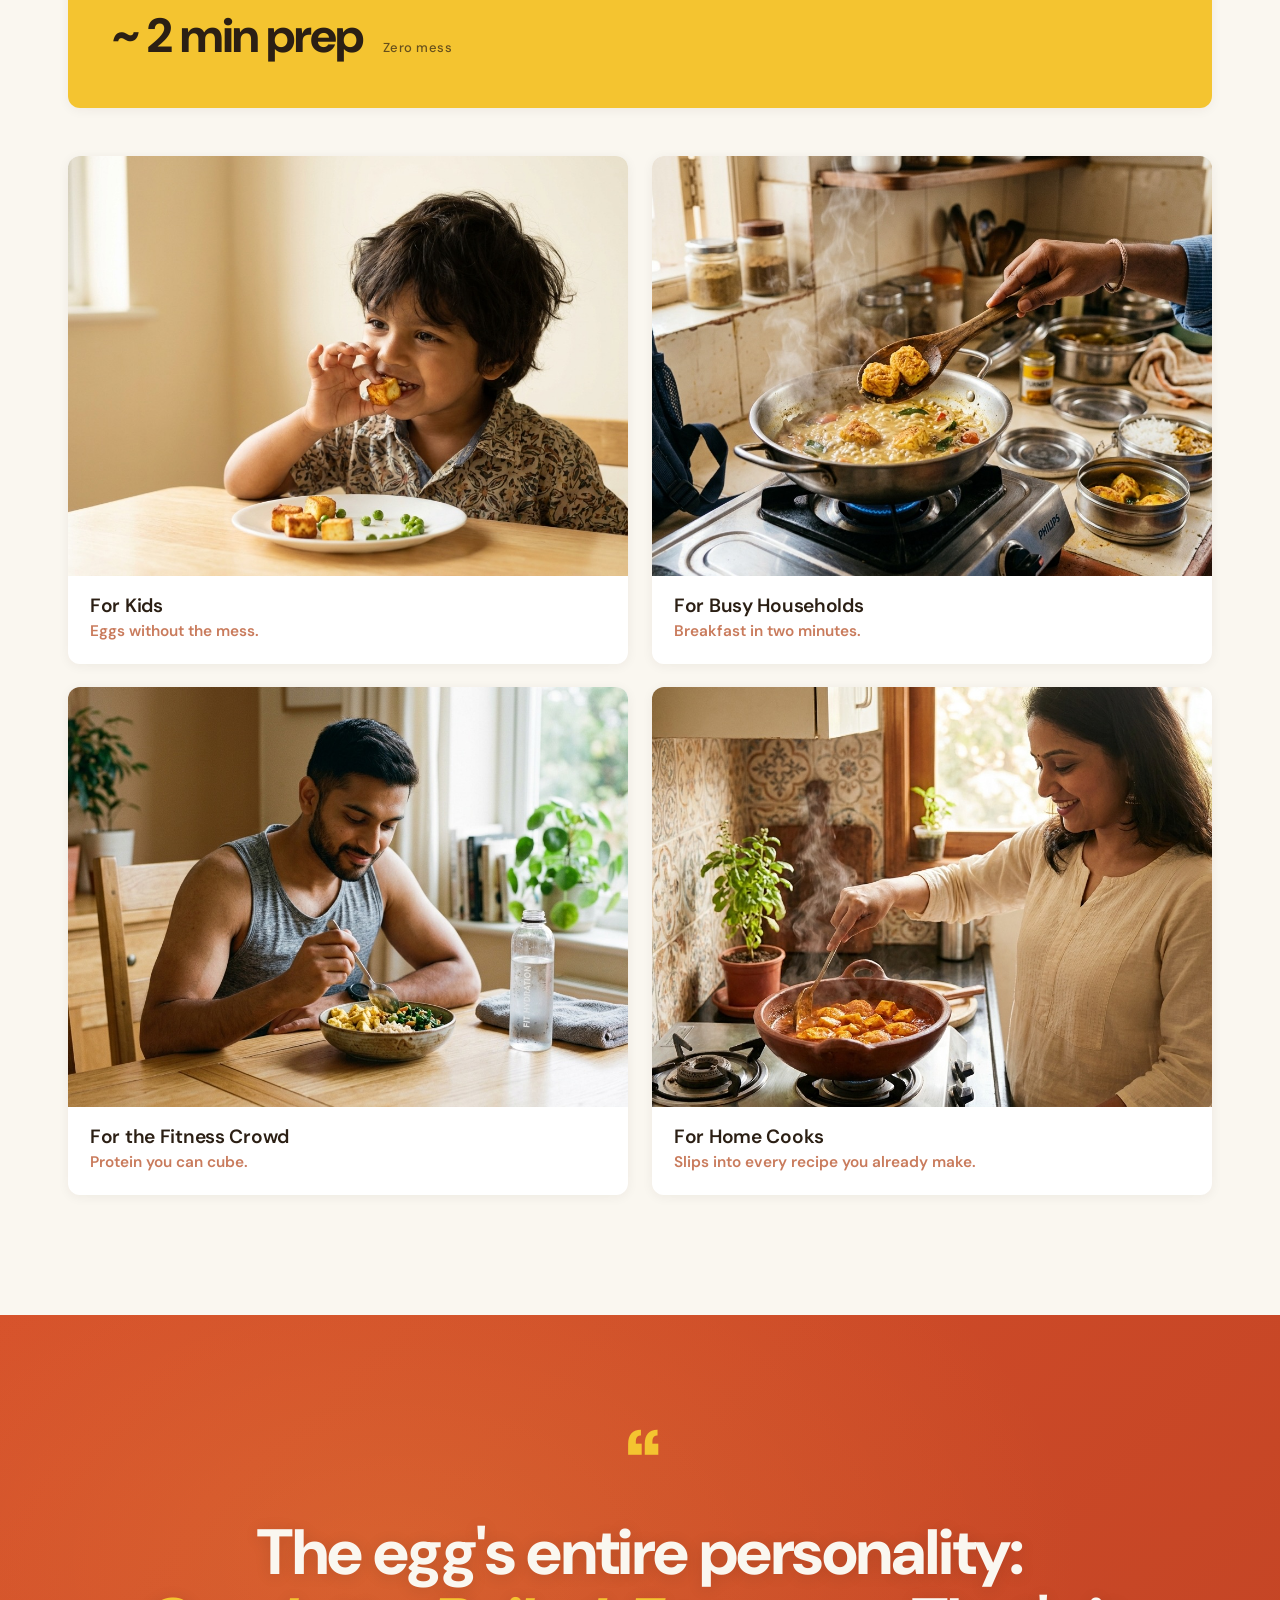
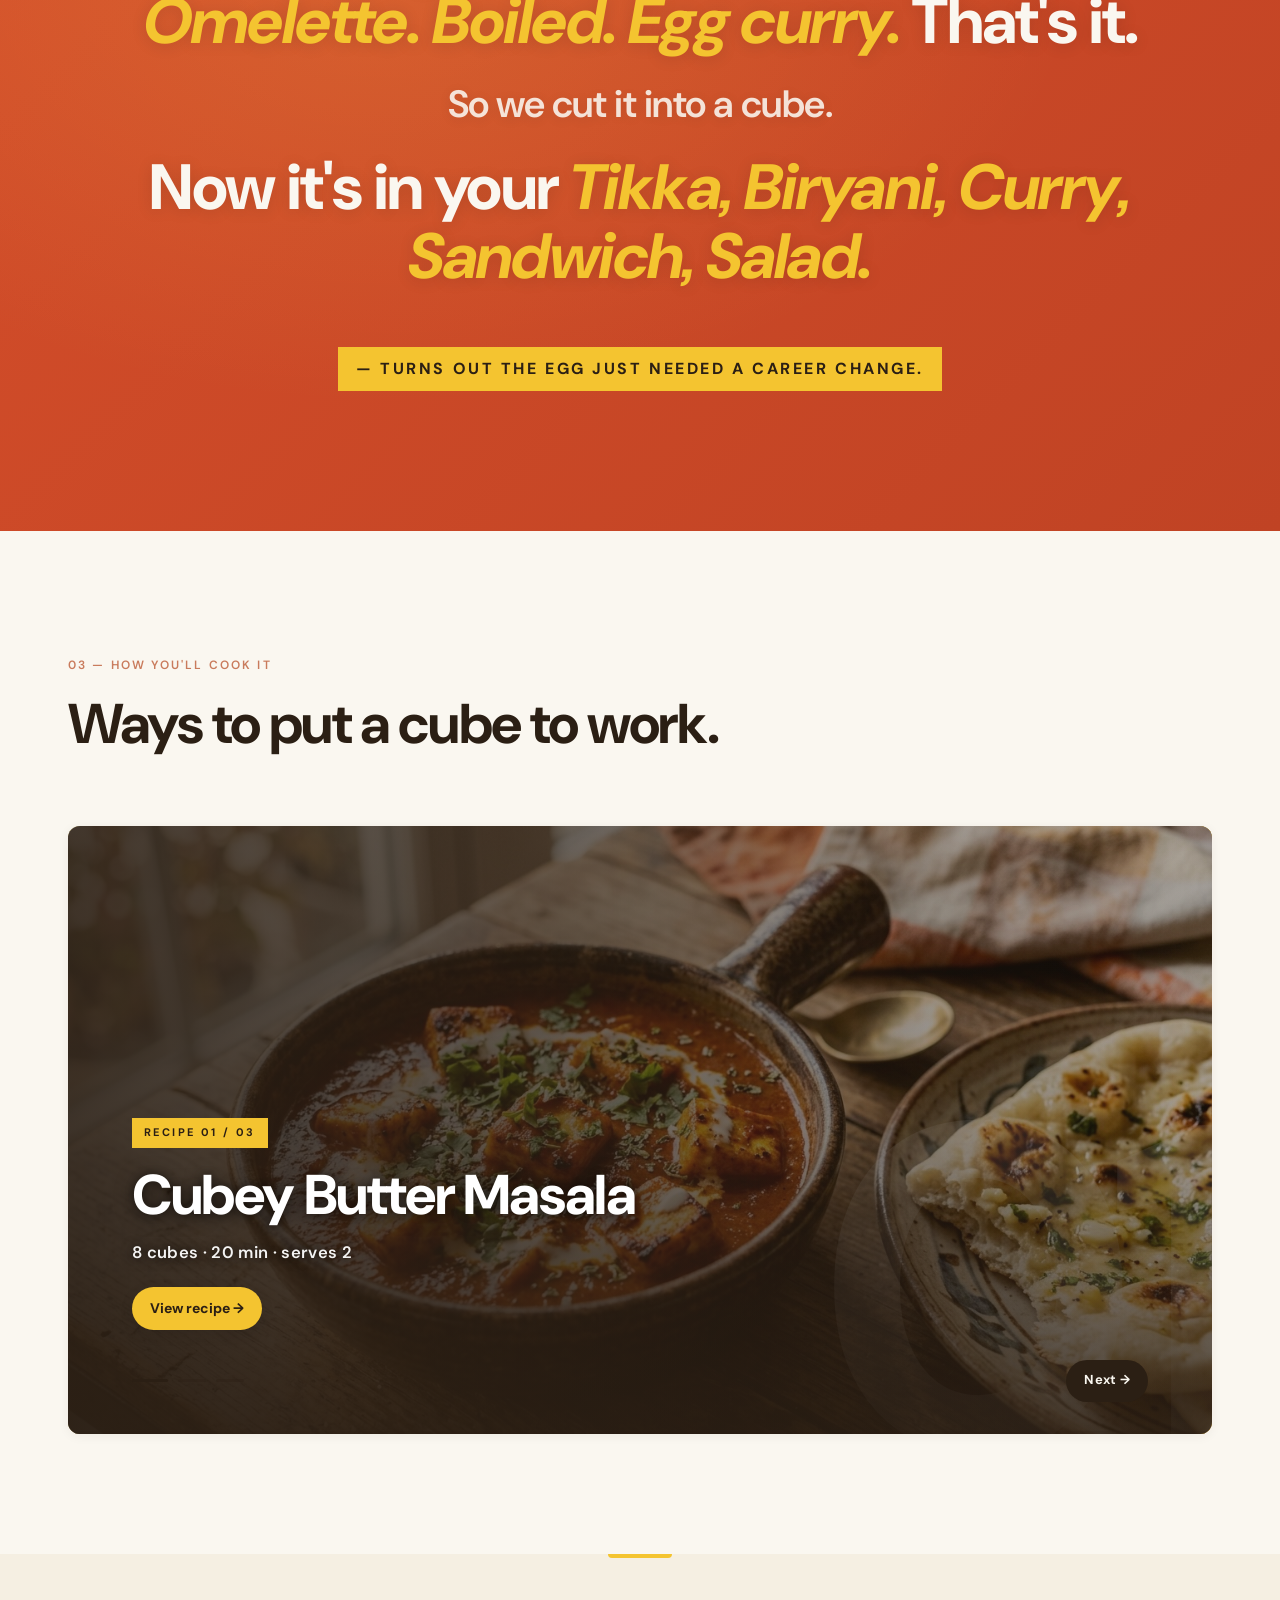
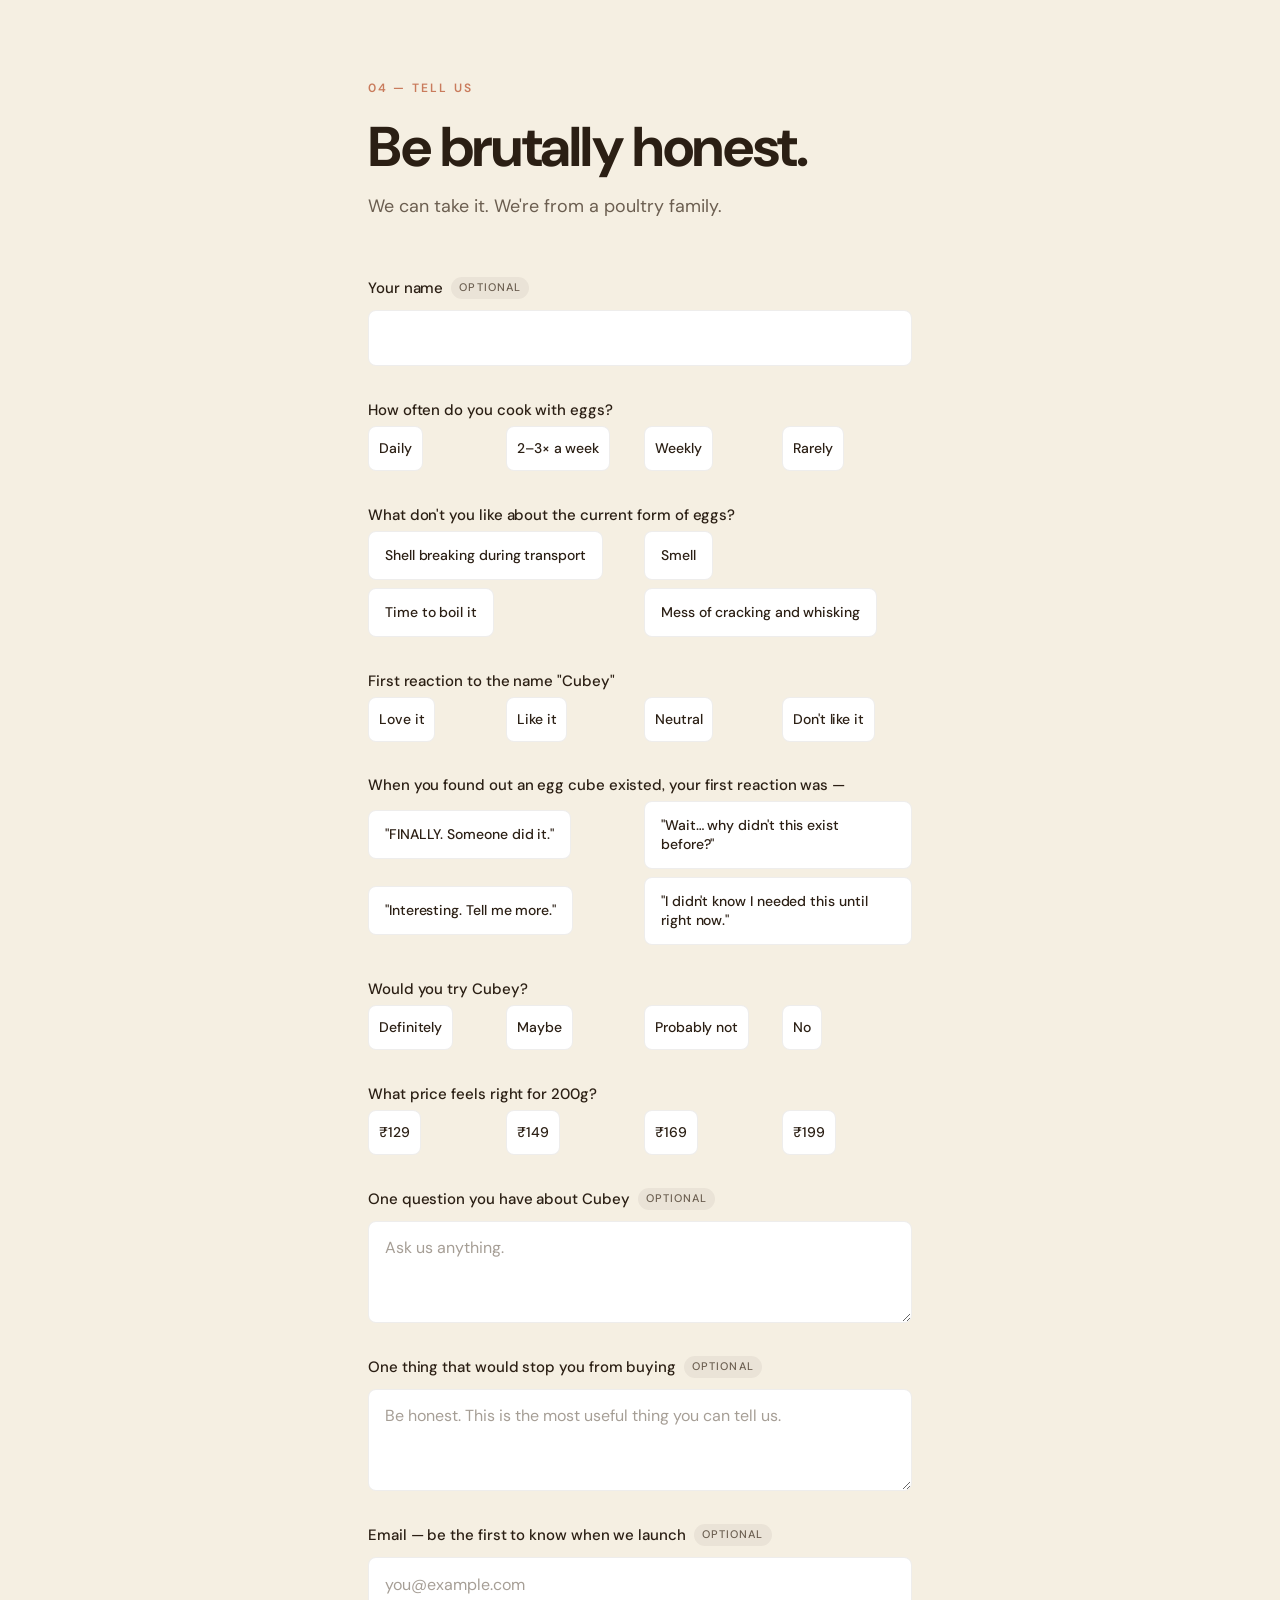
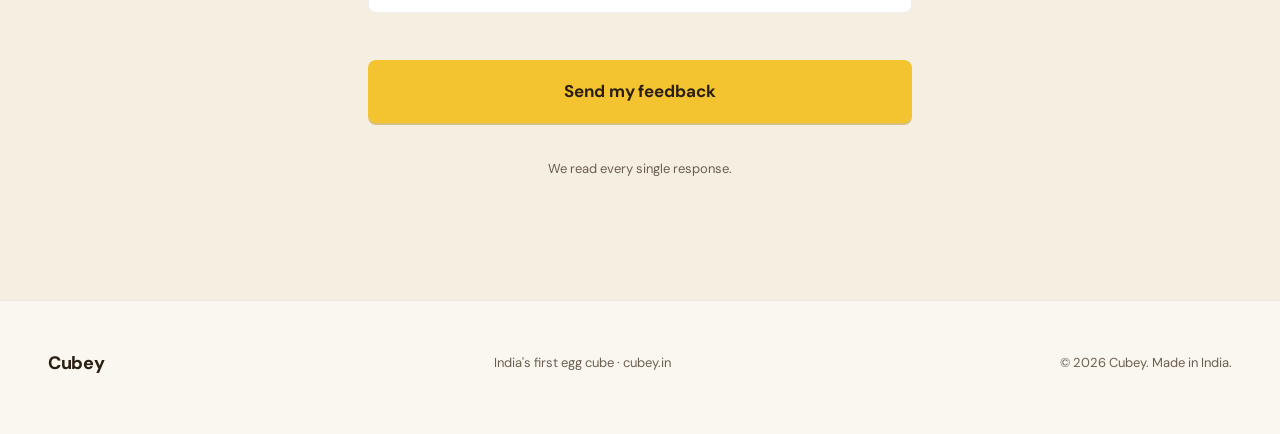
==== commit f32e3b54: "Tagline: paneer line replaces "For people who have things to do" Drop the "For people who have thing" ====
--- a/index.html
+++ b/index.html
@@ -4,14 +4,14 @@
   <meta charset="UTF-8">
   <meta name="viewport" content="width=device-width, initial-scale=1, viewport-fit=cover">
 
-  <title>Cubey — India's first egg cube. For people who have things to do.</title>
+  <title>Cubey — India's first egg cube. Looks like paneer, cooks like paneer.</title>
   <meta name="description" content="Cubey is India's first egg cube. Two ingredients — egg, salt. Cubes like paneer, absorbs curry, cooks in two minutes. No cracking, no whisking, no mess.">
   <meta name="theme-color" content="#F4C430">
   <meta name="author" content="Cubey">
   <link rel="canonical" href="https://cubey.in/">
 
   <meta property="og:title" content="Cubey — India's first egg cube">
-  <meta property="og:description" content="For people who have things to do. Same eggs you love, none of the friction.">
+  <meta property="og:description" content="Looks like paneer. Cooks like paneer. But made with 100% egg.">
   <meta property="og:url" content="https://cubey.in/">
   <meta property="og:type" content="website">
   <meta property="og:site_name" content="Cubey">
@@ -19,7 +19,7 @@
 
   <meta name="twitter:card" content="summary_large_image">
   <meta name="twitter:title" content="Cubey — India's first egg cube">
-  <meta name="twitter:description" content="For people who have things to do. Same eggs you love, none of the friction.">
+  <meta name="twitter:description" content="Looks like paneer. Cooks like paneer. But made with 100% egg.">
 
   <link rel="icon" type="image/svg+xml" href="data:image/svg+xml,%3Csvg xmlns='http://www.w3.org/2000/svg' viewBox='0 0 32 32'%3E%3Crect x='6' y='6' width='20' height='20' rx='4' fill='%23F4C430'/%3E%3C/svg%3E">
 
@@ -62,7 +62,7 @@
         <div class="hero-content">
           <span class="eyebrow">Coming soon — pre-launch</span>
           <h1>Cubey<span class="wordmark-cube" aria-hidden="true"></span></h1>
-          <p class="tagline">India's first egg cube.<br><span class="tagline-sub">Looks like paneer. Cooks like paneer. But made with 100% egg.</span><br><em>For people who have things to do.</em></p>
+          <p class="tagline">India's first egg cube.<br><em>Looks like paneer. Cooks like paneer. But made with 100% egg.</em></p>
           <a href="#what" class="hero-link">See how it works <span aria-hidden="true">→</span></a>
         </div>
 
